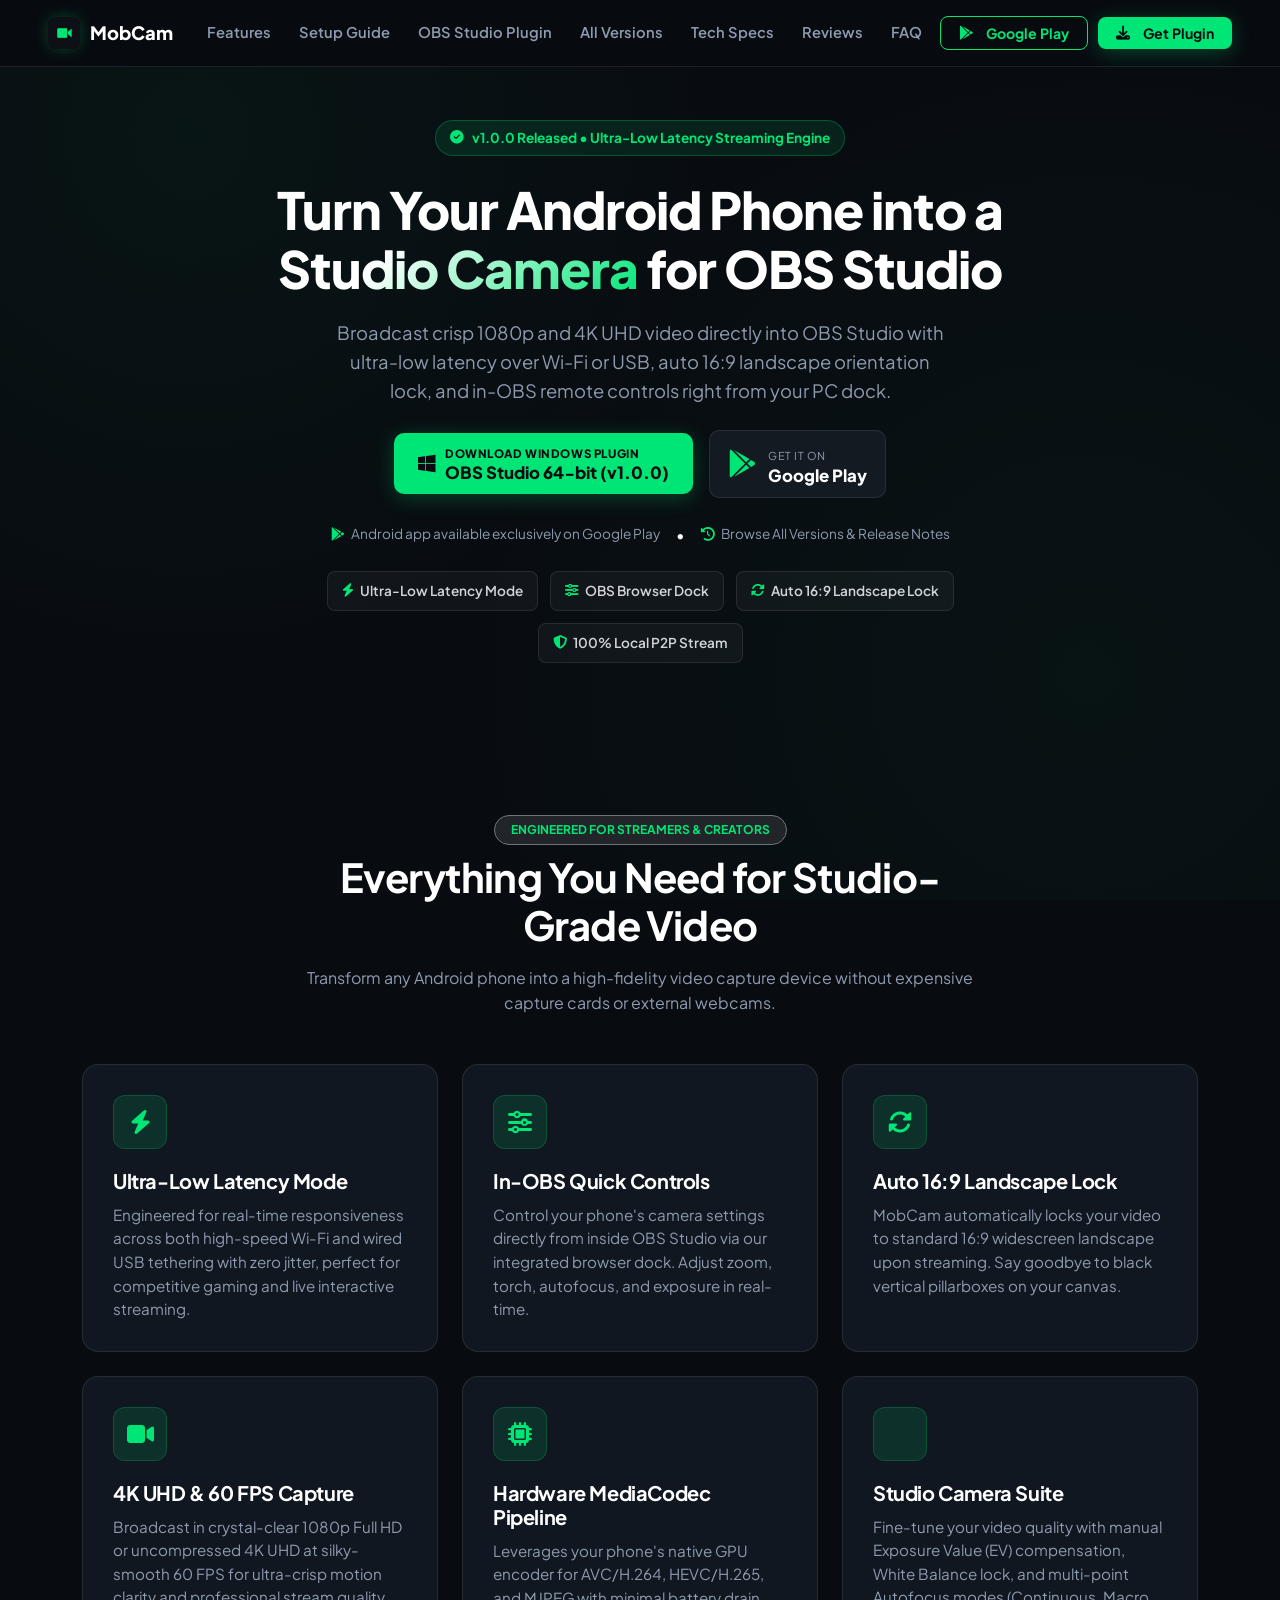
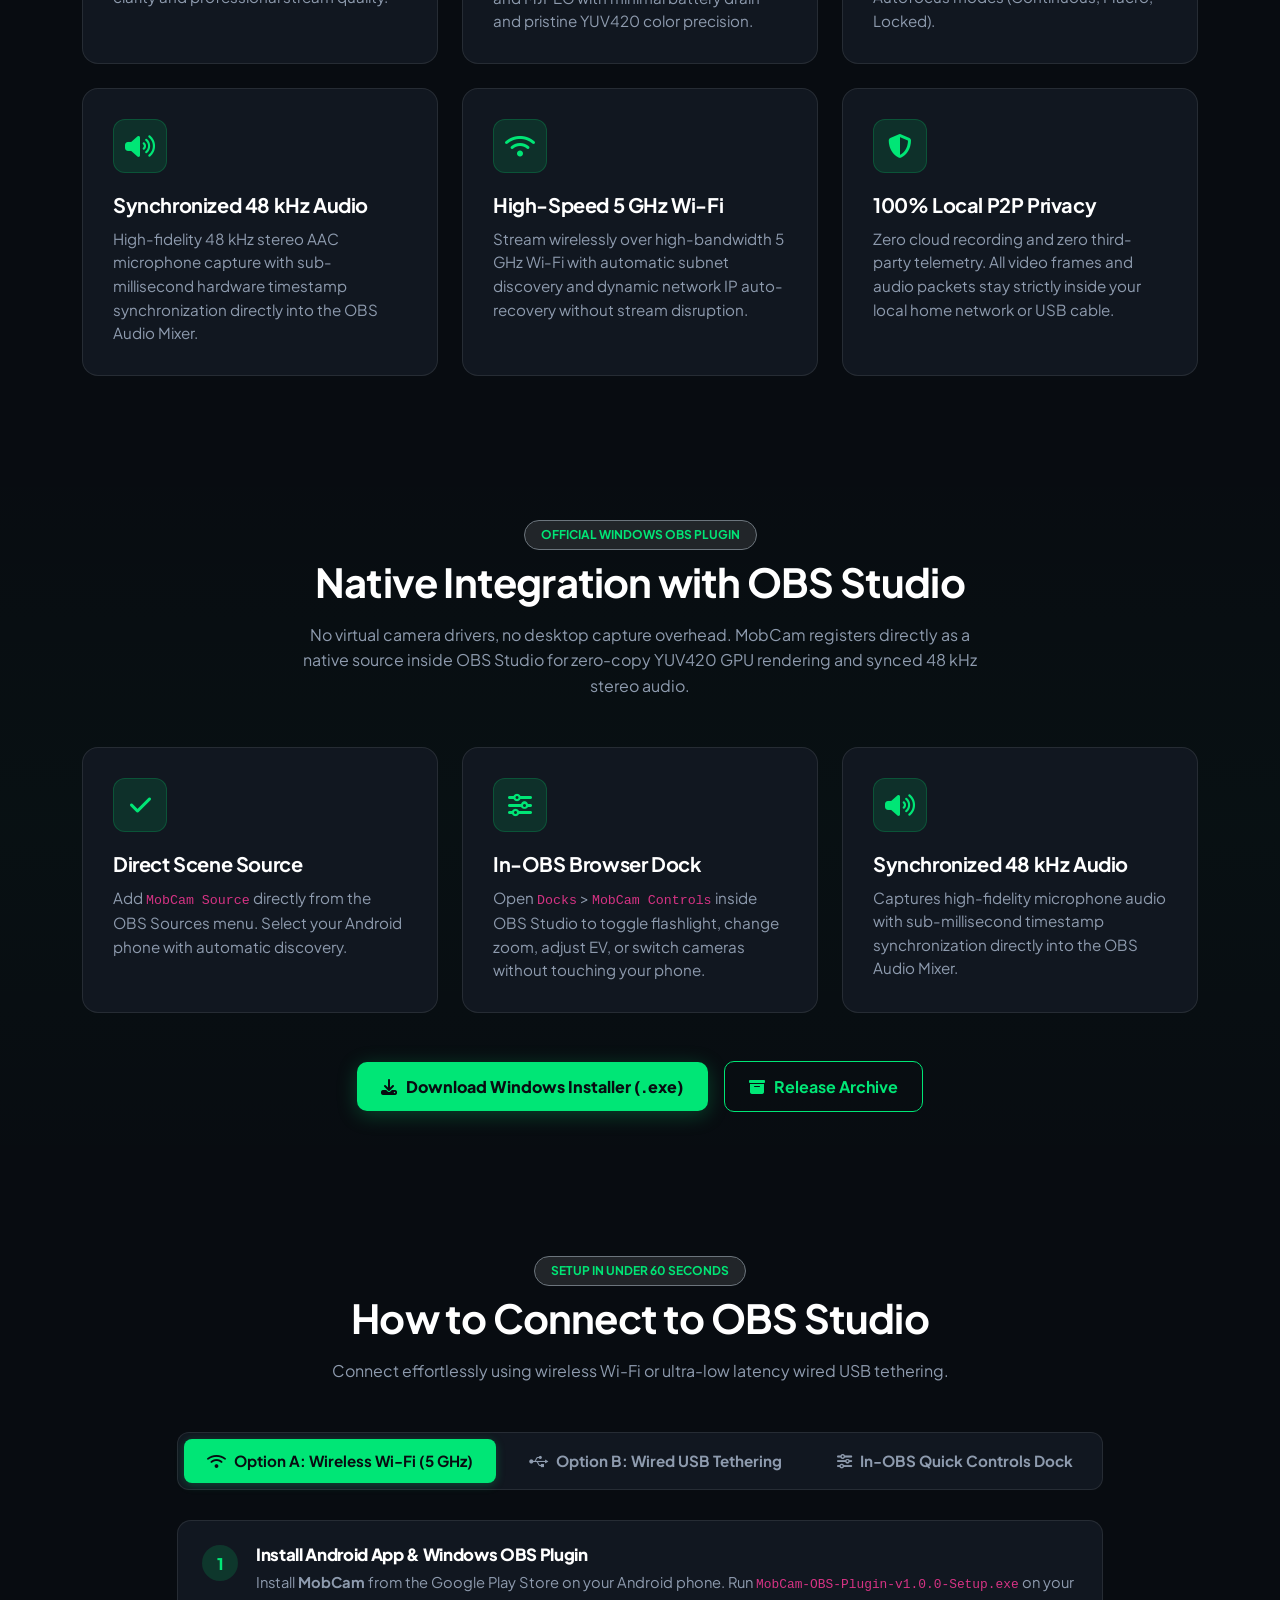
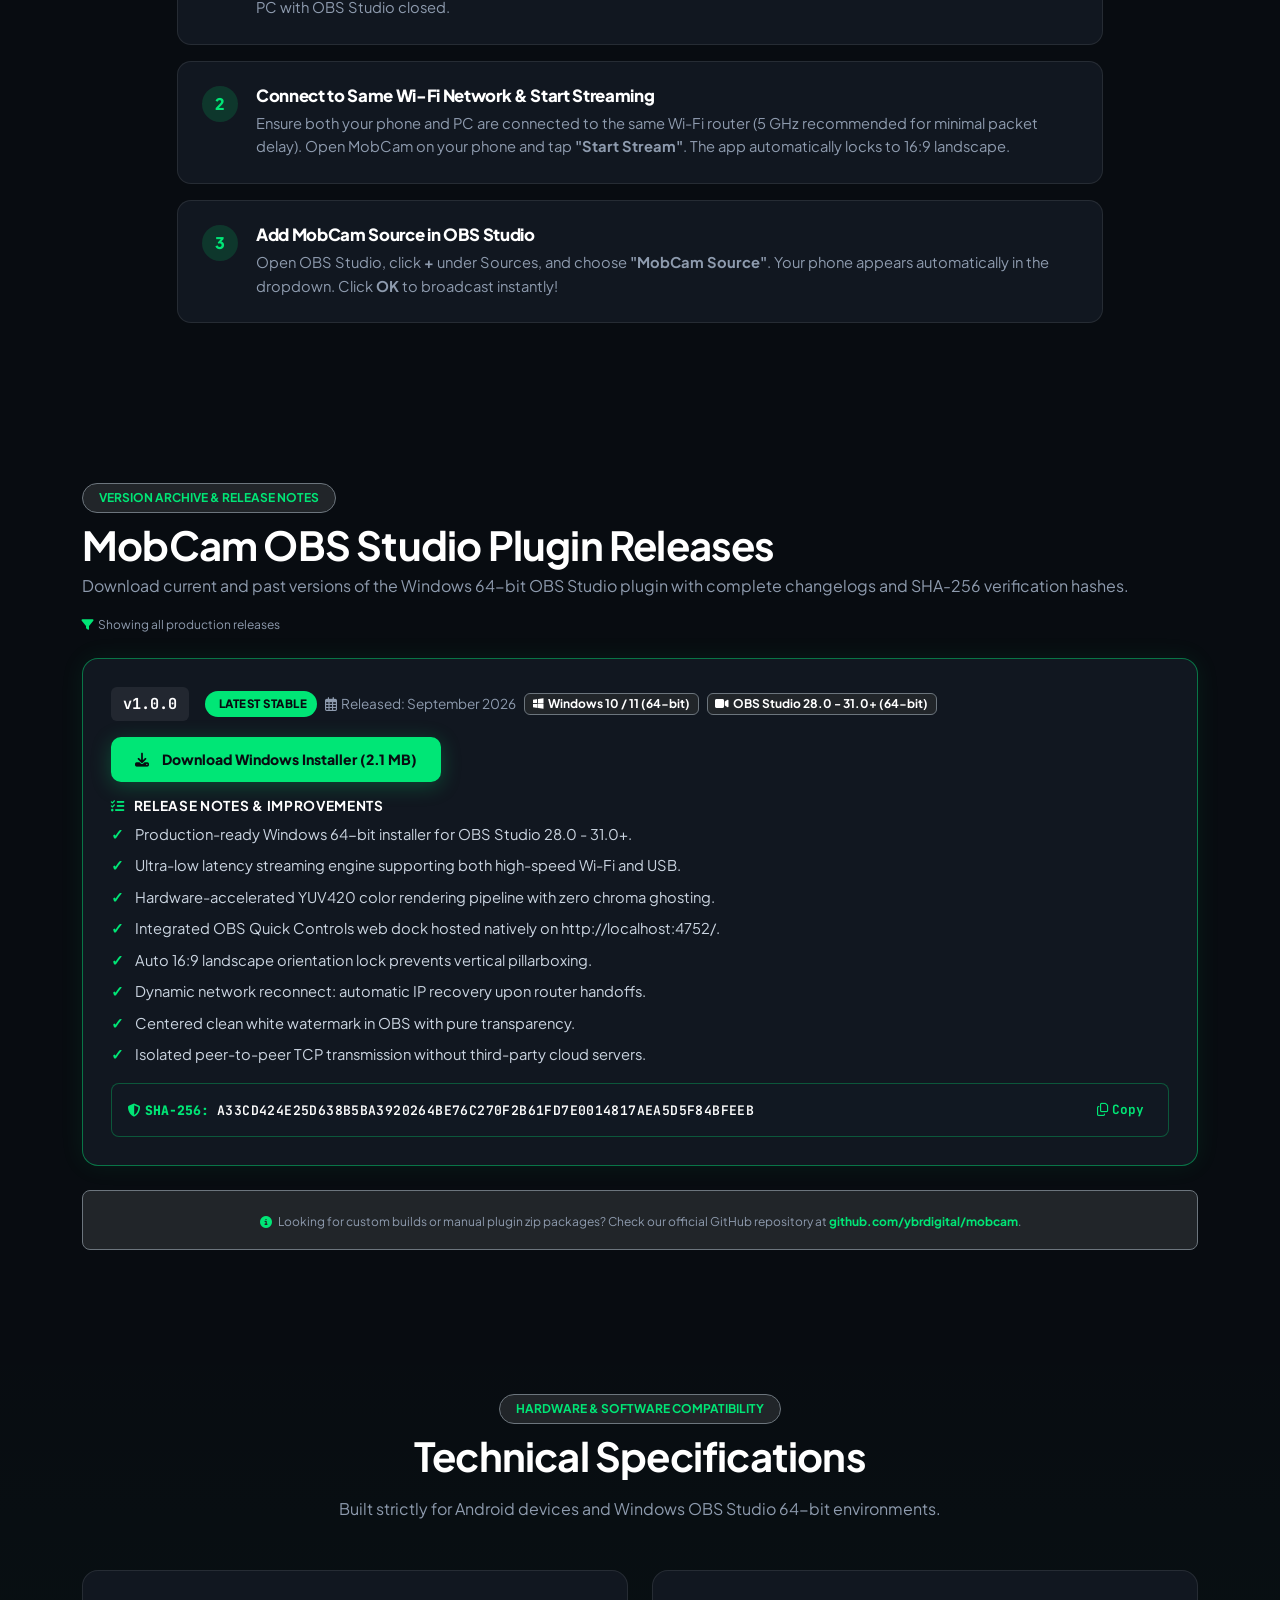
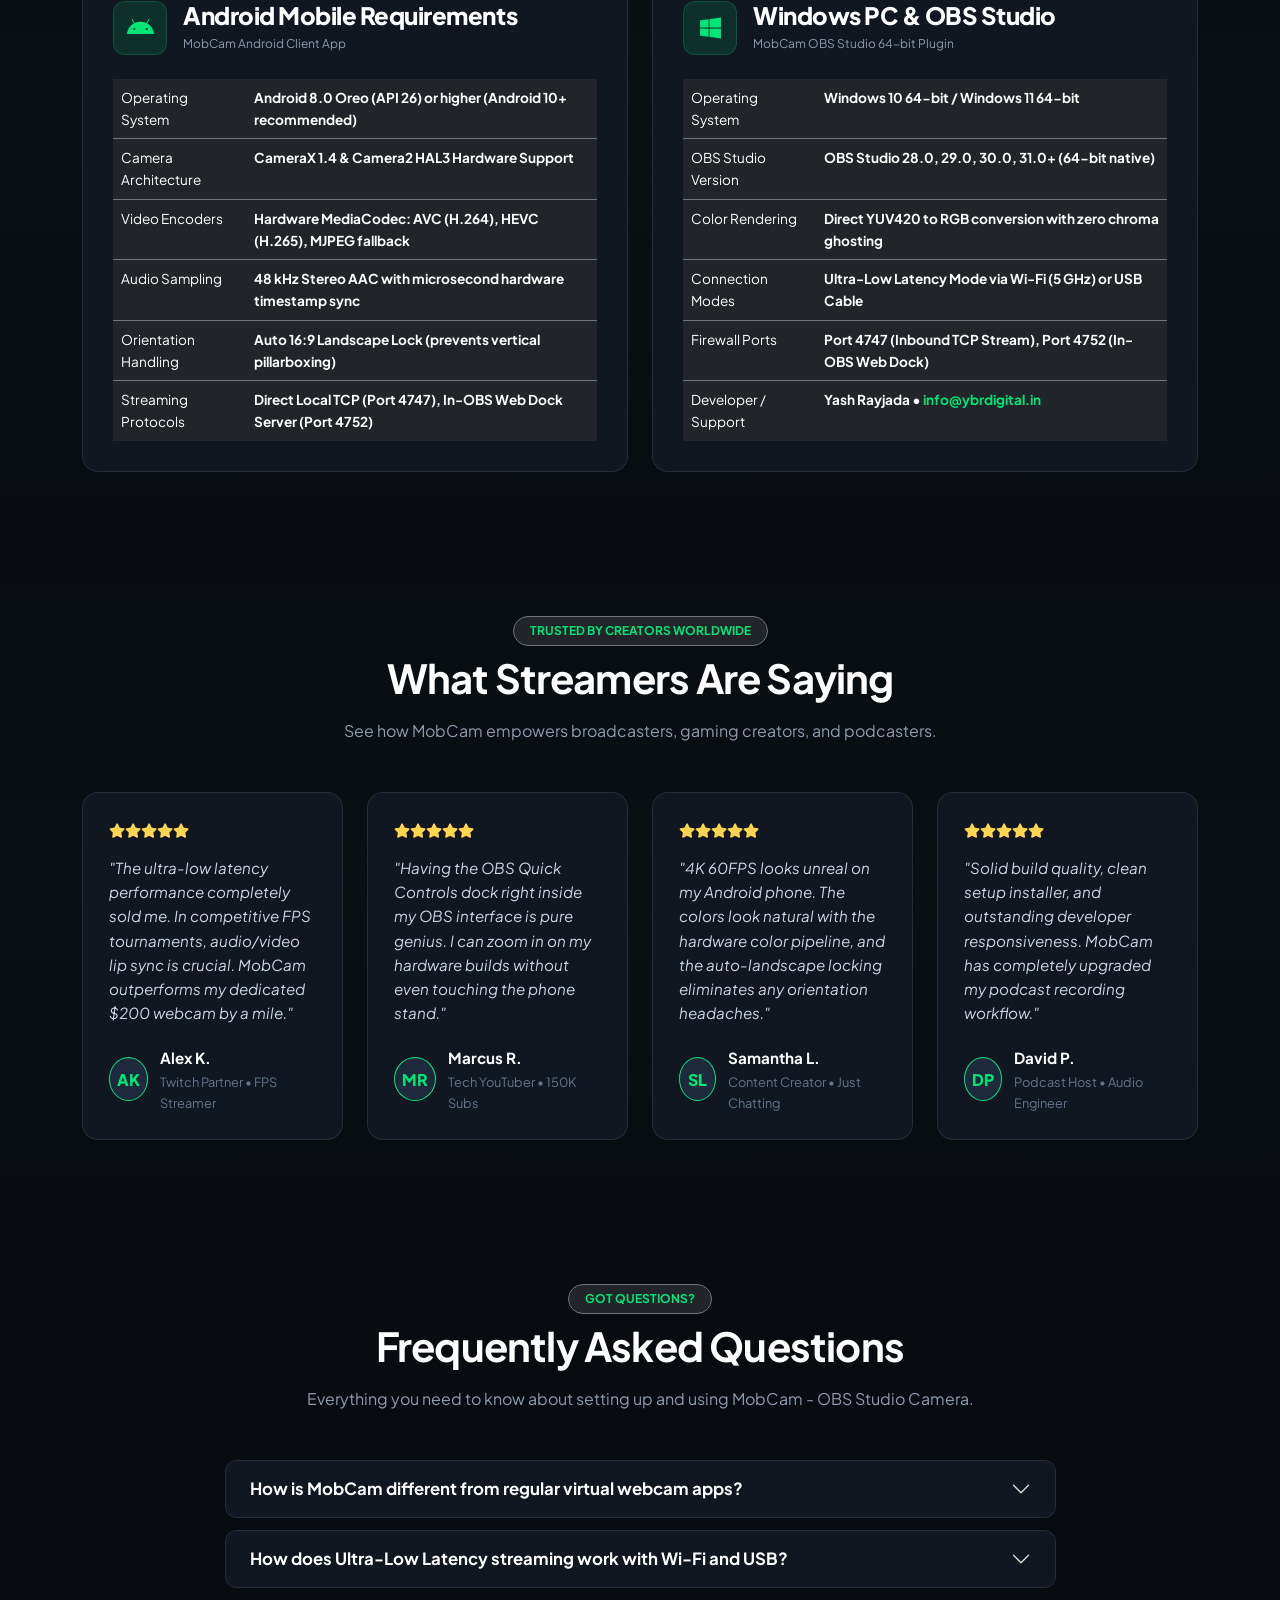
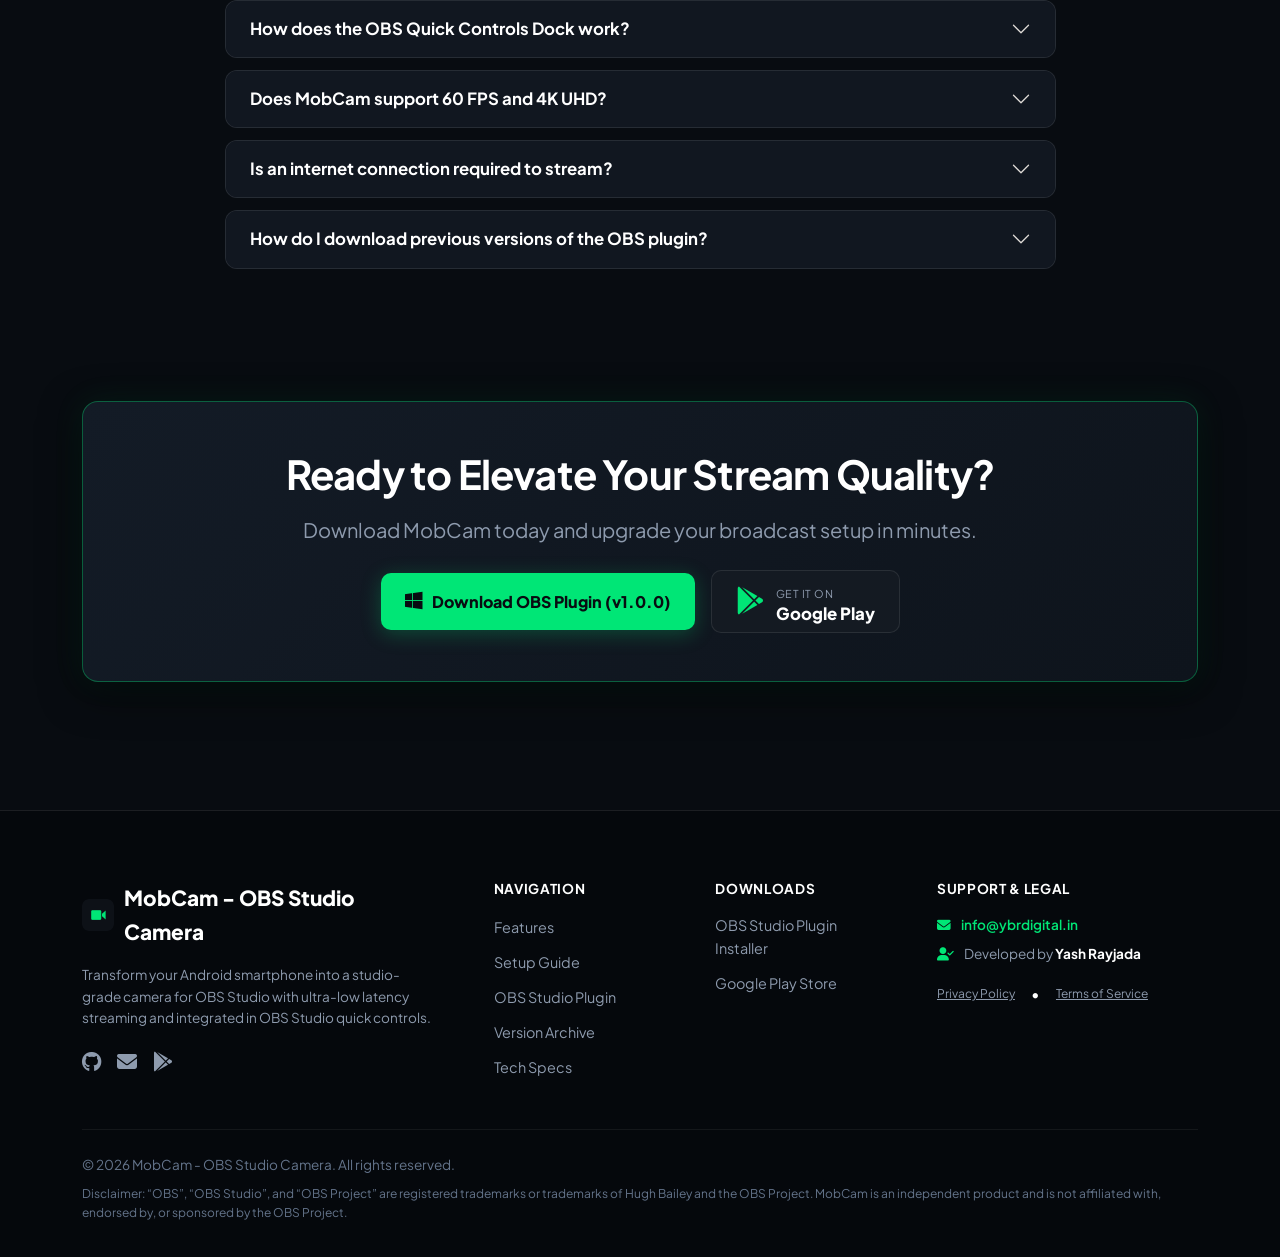
==== index.html @ 169c4b72 "Update footer: refine description, add OBS trademark disclaimer, and update downloads" ====
<!DOCTYPE html>
<html lang="en">
<head>
  <meta charset="UTF-8">
  <meta name="viewport" content="width=device-width, initial-scale=1.0">
  <title>MobCam - OBS Studio Camera | Turn Your Android Phone into a Studio Camera for OBS Studio</title>
  
  <!-- SEO & Social Meta -->
  <meta name="description" content="MobCam - OBS Studio Camera: Broadcast ultra-low latency 4K UHD and 60 FPS video directly from your Android phone into OBS Studio via USB cable or 5GHz Wi-Fi with in-OBS remote controls.">
  <meta name="keywords" content="MobCam, OBS Studio Camera, OBS Studio, Android webcam, DroidCam alternative, 4K camera for OBS, streaming camera, USB tethering camera, OBS plugin">
  <meta name="author" content="Yash Rayjada">
  <meta property="og:title" content="MobCam - OBS Studio Camera | Studio-Grade Android Camera for OBS Studio">
  <meta property="og:description" content="Turn your Android phone into a high-performance 4K 60FPS camera in OBS Studio with ultra-low latency and integrated in-OBS quick controls.">
  <meta property="og:type" content="website">
  <meta property="og:url" content="https://ybrdigital.github.io/mobcam/">
  <meta property="og:image" content="assets/img/logo.png">

  <!-- Favicon -->
  <link rel="icon" type="image/png" href="assets/img/logo.png">

  <!-- Google Fonts: Plus Jakarta Sans & JetBrains Mono -->
  <link rel="preconnect" href="https://fonts.googleapis.com">
  <link rel="preconnect" href="https://fonts.gstatic.com" crossorigin>
  <link href="https://fonts.googleapis.com/css2?family=JetBrains+Mono:wght@400;600;700;800&family=Plus+Jakarta+Sans:wght@400;500;600;700;800;900&display=swap" rel="stylesheet">

  <!-- Bootstrap 5.3.3 CSS -->
  <link href="https://cdn.jsdelivr.net/npm/bootstrap@5.3.3/dist/css/bootstrap.min.css" rel="stylesheet">
  
  <!-- FontAwesome 6 CDN -->
  <link rel="stylesheet" href="https://cdnjs.cloudflare.com/ajax/libs/font-awesome/6.5.1/css/all.min.css">

  <!-- Custom Styles -->
  <link rel="stylesheet" href="css/style.css">
</head>
<body>

  <!-- ====================================================================
       Sticky Navigation Bar
       ==================================================================== -->
  <nav class="navbar navbar-expand-lg navbar-custom fixed-top" id="mainNav">
    <div class="container-fluid px-lg-4 px-xl-5">
      <a class="navbar-brand" href="#home">
        <img src="assets/img/logo.png" alt="MobCam Logo" width="32" height="32">
        <span>MobCam</span>
      </a>
      <button class="navbar-toggler text-white border-0 shadow-none" type="button" data-bs-toggle="collapse" data-bs-target="#navMenu" aria-controls="navMenu" aria-expanded="false" aria-label="Toggle navigation">
        <i class="fas fa-bars fs-4 text-green"></i>
      </button>

      <div class="collapse navbar-collapse" id="navMenu">
        <ul class="navbar-nav mx-auto mb-2 mb-lg-0">
          <li class="nav-item"><a class="nav-link" href="#features">Features</a></li>
          <li class="nav-item"><a class="nav-link" href="#how-it-works">Setup Guide</a></li>
          <li class="nav-item"><a class="nav-link" href="#plugin">OBS Studio Plugin</a></li>
          <li class="nav-item"><a class="nav-link" href="#releases">All Versions</a></li>
          <li class="nav-item"><a class="nav-link" href="#specs">Tech Specs</a></li>
          <li class="nav-item"><a class="nav-link" href="#reviews">Reviews</a></li>
          <li class="nav-item"><a class="nav-link" href="#faq">FAQ</a></li>
        </ul>

        <div class="navbar-actions">
          <a href="https://play.google.com/store/apps/details?id=com.ybrdigital.mobcam" target="_blank" rel="noopener noreferrer" class="btn btn-outline-green btn-nav">
            <i class="fab fa-google-play me-1"></i> Google Play
          </a>
          <a href="#plugin" class="btn btn-primary-green btn-nav smooth-scroll">
            <i class="fas fa-download me-1"></i> Get Plugin
          </a>
        </div>
      </div>
    </div>
  </nav>

  <!-- ====================================================================
       Hero Section
       ==================================================================== -->
  <section class="hero-section" id="home">
    <div class="container">
      <div class="row justify-content-center text-center">
        <div class="col-lg-10 col-xl-9">
          <div class="hero-pill">
            <i class="fas fa-circle-check text-green"></i>
            <span>v1.0.0 Released &bull; Ultra-Low Latency Streaming Engine</span>
          </div>

          <h1 class="hero-title max-w-850 mx-auto">
            Turn Your Android Phone into a <span class="text-gradient">Studio Camera</span> for OBS Studio
          </h1>

          <p class="hero-desc mx-auto mb-4">
            Broadcast crisp 1080p and 4K UHD video directly into OBS Studio with ultra-low latency over Wi-Fi or USB, auto 16:9 landscape orientation lock, and in-OBS remote controls right from your PC dock.
          </p>

          <div class="d-flex flex-wrap justify-content-center align-items-center gap-3 mb-4">
            <!-- Windows Plugin Setup -->
            <a href="assets/downloads/v1.0.0/MobCam-OBS-Plugin-v1.0.0-Setup.exe" class="btn-primary-green download-btn" download data-version="1.0.0">
              <i class="fab fa-windows fs-5"></i>
              <div class="text-start">
                <span class="d-block text-uppercase" style="font-size: 0.72rem; letter-spacing: 0.05em; font-weight: 800;">Download Windows Plugin</span>
                <span class="d-block" style="font-size: 1.05rem; font-weight: 900; line-height: 1.1;">OBS Studio 64-bit (v1.0.0)</span>
              </div>
            </a>

            <!-- Google Play Store Button -->
            <a href="https://play.google.com/store/apps/details?id=com.ybrdigital.mobcam" target="_blank" rel="noopener noreferrer" class="btn-playstore">
              <i class="fab fa-google-play fs-3 text-green"></i>
              <div class="text-start">
                <span class="store-sub">GET IT ON</span>
                <span class="store-title d-block">Google Play</span>
              </div>
            </a>
          </div>

          <div class="d-flex flex-wrap justify-content-center align-items-center gap-3 mb-4">
            <span class="text-muted-custom fs-sm">
              <i class="fab fa-google-play text-green me-1"></i> Android app available exclusively on Google Play
            </span>
            <span class="text-dim">•</span>
            <a href="#releases" class="text-muted-custom fs-sm text-decoration-none hover-green smooth-scroll">
              <i class="fas fa-history text-green me-1"></i> Browse All Versions &amp; Release Notes
            </a>
          </div>

          <!-- Feature Badges Row -->
          <div class="hero-badges-row justify-content-center">
            <div class="hero-badge-item">
              <i class="fas fa-bolt text-green"></i> Ultra-Low Latency Mode
            </div>
            <div class="hero-badge-item">
              <i class="fas fa-sliders text-green"></i> OBS Browser Dock
            </div>
            <div class="hero-badge-item">
              <i class="fas fa-rotate text-green"></i> Auto 16:9 Landscape Lock
            </div>
            <div class="hero-badge-item">
              <i class="fas fa-shield-halved text-green"></i> 100% Local P2P Stream
            </div>
          </div>
        </div>
      </div>
    </div>
  </section>

  <!-- ====================================================================
       Key Features Grid
       ==================================================================== -->
  <section class="py-5" id="features">
    <div class="container py-4">
      <div class="text-center max-w-700 mx-auto mb-5">
        <span class="badge bg-dark border border-secondary text-green px-3 py-2 rounded-pill fs-xs text-uppercase fw-bold mb-2">
          Engineered for Streamers &amp; Creators
        </span>
        <h2 class="h1 fw-bold text-white mb-3">Everything You Need for Studio-Grade Video</h2>
        <p class="text-muted-custom">
          Transform any Android phone into a high-fidelity video capture device without expensive capture cards or external webcams.
        </p>
      </div>

      <div class="row g-4">
        <!-- Feature 1 -->
        <div class="col-md-6 col-lg-4">
          <div class="feature-card">
            <div class="feature-icon-box">
              <i class="fas fa-bolt"></i>
            </div>
            <h4 class="feature-title">Ultra-Low Latency Mode</h4>
            <p class="feature-desc">
              Engineered for real-time responsiveness across both high-speed Wi-Fi and wired USB tethering with zero jitter, perfect for competitive gaming and live interactive streaming.
            </p>
          </div>
        </div>

        <!-- Feature 2 -->
        <div class="col-md-6 col-lg-4">
          <div class="feature-card">
            <div class="feature-icon-box">
              <i class="fas fa-sliders"></i>
            </div>
            <h4 class="feature-title">In-OBS Quick Controls</h4>
            <p class="feature-desc">
              Control your phone's camera settings directly from inside OBS Studio via our integrated browser dock. Adjust zoom, torch, autofocus, and exposure in real-time.
            </p>
          </div>
        </div>

        <!-- Feature 3 -->
        <div class="col-md-6 col-lg-4">
          <div class="feature-card">
            <div class="feature-icon-box">
              <i class="fas fa-rotate"></i>
            </div>
            <h4 class="feature-title">Auto 16:9 Landscape Lock</h4>
            <p class="feature-desc">
              MobCam automatically locks your video to standard 16:9 widescreen landscape upon streaming. Say goodbye to black vertical pillarboxes on your canvas.
            </p>
          </div>
        </div>

        <!-- Feature 4 -->
        <div class="col-md-6 col-lg-4">
          <div class="feature-card">
            <div class="feature-icon-box">
              <i class="fas fa-video"></i>
            </div>
            <h4 class="feature-title">4K UHD &amp; 60 FPS Capture</h4>
            <p class="feature-desc">
              Broadcast in crystal-clear 1080p Full HD or uncompressed 4K UHD at silky-smooth 60 FPS for ultra-crisp motion clarity and professional stream quality.
            </p>
          </div>
        </div>

        <!-- Feature 5 -->
        <div class="col-md-6 col-lg-4">
          <div class="feature-card">
            <div class="feature-icon-box">
              <i class="fas fa-microchip"></i>
            </div>
            <h4 class="feature-title">Hardware MediaCodec Pipeline</h4>
            <p class="feature-desc">
              Leverages your phone's native GPU encoder for AVC/H.264, HEVC/H.265, and MJPEG with minimal battery drain and pristine YUV420 color precision.
            </p>
          </div>
        </div>

        <!-- Feature 6 -->
        <div class="col-md-6 col-lg-4">
          <div class="feature-card">
            <div class="feature-icon-box">
              <i class="fas fa-sliders-simple"></i>
            </div>
            <h4 class="feature-title">Studio Camera Suite</h4>
            <p class="feature-desc">
              Fine-tune your video quality with manual Exposure Value (EV) compensation, White Balance lock, and multi-point Autofocus modes (Continuous, Macro, Locked).
            </p>
          </div>
        </div>

        <!-- Feature 7 -->
        <div class="col-md-6 col-lg-4">
          <div class="feature-card">
            <div class="feature-icon-box">
              <i class="fas fa-volume-high"></i>
            </div>
            <h4 class="feature-title">Synchronized 48 kHz Audio</h4>
            <p class="feature-desc">
              High-fidelity 48 kHz stereo AAC microphone capture with sub-millisecond hardware timestamp synchronization directly into the OBS Audio Mixer.
            </p>
          </div>
        </div>

        <!-- Feature 8 -->
        <div class="col-md-6 col-lg-4">
          <div class="feature-card">
            <div class="feature-icon-box">
              <i class="fas fa-wifi"></i>
            </div>
            <h4 class="feature-title">High-Speed 5 GHz Wi-Fi</h4>
            <p class="feature-desc">
              Stream wirelessly over high-bandwidth 5 GHz Wi-Fi with automatic subnet discovery and dynamic network IP auto-recovery without stream disruption.
            </p>
          </div>
        </div>

        <!-- Feature 9 -->
        <div class="col-md-6 col-lg-4">
          <div class="feature-card">
            <div class="feature-icon-box">
              <i class="fas fa-shield-halved"></i>
            </div>
            <h4 class="feature-title">100% Local P2P Privacy</h4>
            <p class="feature-desc">
              Zero cloud recording and zero third-party telemetry. All video frames and audio packets stay strictly inside your local home network or USB cable.
            </p>
          </div>
        </div>
      </div>
    </div>
  </section>

  <!-- ====================================================================
       OBS Plugin Highlights
       ==================================================================== -->
  <section class="py-5" id="plugin" style="background: linear-gradient(180deg, transparent 0%, rgba(0, 230, 118, 0.02) 50%, transparent 100%);">
    <div class="container py-4">
      <div class="text-center max-w-700 mx-auto mb-5">
        <span class="badge bg-dark border border-secondary text-green px-3 py-2 rounded-pill fs-xs text-uppercase fw-bold mb-2">
          Official Windows OBS Plugin
        </span>
        <h2 class="h1 fw-bold text-white mb-3">Native Integration with OBS Studio</h2>
        <p class="text-muted-custom">
          No virtual camera drivers, no desktop capture overhead. MobCam registers directly as a native source inside OBS Studio for zero-copy YUV420 GPU rendering and synced 48 kHz stereo audio.
        </p>
      </div>

      <div class="row g-4 justify-content-center mb-5">
        <div class="col-md-6 col-lg-4">
          <div class="feature-card">
            <div class="feature-icon-box">
              <i class="fas fa-check"></i>
            </div>
            <h4 class="feature-title">Direct Scene Source</h4>
            <p class="feature-desc">
              Add <code>MobCam Source</code> directly from the OBS Sources menu. Select your Android phone with automatic discovery.
            </p>
          </div>
        </div>

        <div class="col-md-6 col-lg-4">
          <div class="feature-card">
            <div class="feature-icon-box">
              <i class="fas fa-sliders"></i>
            </div>
            <h4 class="feature-title">In-OBS Browser Dock</h4>
            <p class="feature-desc">
              Open <code>Docks</code> &gt; <code>MobCam Controls</code> inside OBS Studio to toggle flashlight, change zoom, adjust EV, or switch cameras without touching your phone.
            </p>
          </div>
        </div>

        <div class="col-md-6 col-lg-4">
          <div class="feature-card">
            <div class="feature-icon-box">
              <i class="fas fa-volume-high"></i>
            </div>
            <h4 class="feature-title">Synchronized 48 kHz Audio</h4>
            <p class="feature-desc">
              Captures high-fidelity microphone audio with sub-millisecond timestamp synchronization directly into the OBS Audio Mixer.
            </p>
          </div>
        </div>
      </div>

      <div class="d-flex flex-wrap justify-content-center align-items-center gap-3">
        <a href="assets/downloads/v1.0.0/MobCam-OBS-Plugin-v1.0.0-Setup.exe" class="btn-primary-green download-btn" download data-version="1.0.0">
          <i class="fas fa-download"></i> Download Windows Installer (.exe)
        </a>
        <a href="#releases" class="btn-outline-green smooth-scroll">
          <i class="fas fa-archive"></i> Release Archive
        </a>
      </div>
    </div>
  </section>

  <!-- ====================================================================
       Step-by-Step Connection Guide (Interactive Tabs)
       ==================================================================== -->
  <section class="py-5" id="how-it-works">
    <div class="container py-4">
      <div class="text-center max-w-700 mx-auto mb-5">
        <span class="badge bg-dark border border-secondary text-green px-3 py-2 rounded-pill fs-xs text-uppercase fw-bold mb-2">
          Setup in Under 60 Seconds
        </span>
        <h2 class="h1 fw-bold text-white mb-3">How to Connect to OBS Studio</h2>
        <p class="text-muted-custom">
          Connect effortlessly using wireless Wi-Fi or ultra-low latency wired USB tethering.
        </p>
      </div>

      <div class="row justify-content-center">
        <div class="col-lg-10">
          <ul class="nav setup-nav-pills" id="setupTabs" role="tablist">
            <li class="nav-item flex-fill" role="presentation">
              <button class="nav-link active w-100" id="wifi-tab" data-bs-toggle="pill" data-bs-target="#wifi-pane" type="button" role="tab" aria-selected="true">
                <i class="fas fa-wifi me-2"></i>Option A: Wireless Wi-Fi (5 GHz)
              </button>
            </li>
            <li class="nav-item flex-fill" role="presentation">
              <button class="nav-link w-100" id="usb-tab" data-bs-toggle="pill" data-bs-target="#usb-pane" type="button" role="tab" aria-selected="false">
                <i class="fab fa-usb me-2"></i>Option B: Wired USB Tethering
              </button>
            </li>
            <li class="nav-item flex-fill" role="presentation">
              <button class="nav-link w-100" id="dock-tab" data-bs-toggle="pill" data-bs-target="#dock-pane" type="button" role="tab" aria-selected="false">
                <i class="fas fa-sliders me-2"></i>In-OBS Quick Controls Dock
              </button>
            </li>
          </ul>

          <div class="tab-content" id="setupTabsContent">
            <!-- Tab 1: Wi-Fi -->
            <div class="tab-pane fade show active" id="wifi-pane" role="tabpanel" aria-labelledby="wifi-tab">
              <div class="setup-step-box">
                <div class="step-num">1</div>
                <div class="step-content">
                  <h5>Install Android App &amp; Windows OBS Plugin</h5>
                  <p>Install <strong>MobCam</strong> from the Google Play Store on your Android phone. Run <code>MobCam-OBS-Plugin-v1.0.0-Setup.exe</code> on your PC with OBS Studio closed.</p>
                </div>
              </div>
              <div class="setup-step-box">
                <div class="step-num">2</div>
                <div class="step-content">
                  <h5>Connect to Same Wi-Fi Network &amp; Start Streaming</h5>
                  <p>Ensure both your phone and PC are connected to the same Wi-Fi router (5 GHz recommended for minimal packet delay). Open MobCam on your phone and tap <strong>"Start Stream"</strong>. The app automatically locks to 16:9 landscape.</p>
                </div>
              </div>
              <div class="setup-step-box">
                <div class="step-num">3</div>
                <div class="step-content">
                  <h5>Add MobCam Source in OBS Studio</h5>
                  <p>Open OBS Studio, click <strong>+</strong> under Sources, and choose <strong>"MobCam Source"</strong>. Your phone appears automatically in the dropdown. Click <strong>OK</strong> to broadcast instantly!</p>
                </div>
              </div>
            </div>

            <!-- Tab 2: USB Cable -->
            <div class="tab-pane fade" id="usb-pane" role="tabpanel" aria-labelledby="usb-tab">
              <div class="setup-step-box">
                <div class="step-num">1</div>
                <div class="step-content">
                  <h5>Connect Phone to PC via USB Cable</h5>
                  <p>Use a reliable USB 2.0 / USB 3.0 Type-C sync cable. Connect your Android phone directly to a high-speed USB port on your PC or streaming rig.</p>
                </div>
              </div>
              <div class="setup-step-box">
                <div class="step-num">2</div>
                <div class="step-content">
                  <h5>Enable "USB Tethering" in Android Settings</h5>
                  <p>Open Android <strong>Settings &gt; Network &amp; Internet &gt; Hotspot &amp; Tethering</strong>, and toggle <strong>"USB Tethering"</strong> ON. MobCam automatically detects the wired link.</p>
                </div>
              </div>
              <div class="setup-step-box">
                <div class="step-num">3</div>
                <div class="step-content">
                  <h5>Experience Ultra-Low Latency Studio Feed</h5>
                  <p>Launch OBS Studio and add the <strong>MobCam Source</strong>. Enjoy zero latency, immunity to Wi-Fi drops, and continuous phone battery charging while you stream.</p>
                </div>
              </div>
            </div>

            <!-- Tab 3: OBS Dock -->
            <div class="tab-pane fade" id="dock-pane" role="tabpanel" aria-labelledby="dock-tab">
              <div class="setup-step-box">
                <div class="step-num">1</div>
                <div class="step-content">
                  <h5>Open the In-OBS Browser Dock</h5>
                  <p>In OBS Studio, navigate to the top menu: <strong>Docks &gt; MobCam Controls</strong>. The dock will dock seamlessly next to your Audio Mixer or Scenes palette.</p>
                </div>
              </div>
              <div class="setup-step-box">
                <div class="step-num">2</div>
                <div class="step-content">
                  <h5>Or Access via Local Web Browser</h5>
                  <p>You can also open <code>http://localhost:4752/</code> in any browser (Chrome, Edge, Firefox) on your streaming PC or a secondary monitor or Stream Deck browser widget.</p>
                </div>
              </div>
              <div class="setup-step-box">
                <div class="step-num">3</div>
                <div class="step-content">
                  <h5>Take Total Control During Live Streams</h5>
                  <p>Toggle your flashlight torch, click zoom buttons (1.0x, 1.5x, 2.0x), adjust exposure, or lock autofocus without touching your phone or causing camera shake.</p>
                </div>
              </div>
            </div>
          </div>
        </div>
      </div>
    </div>
  </section>

  <!-- ====================================================================
       Multi-Version OBS Plugin Release Archive & Changelog
       ==================================================================== -->
  <section class="py-5" id="releases">
    <div class="container py-4">
      <div class="d-flex flex-wrap align-items-end justify-content-between mb-4 gap-3">
        <div>
          <span class="badge bg-dark border border-secondary text-green px-3 py-2 rounded-pill fs-xs text-uppercase fw-bold mb-2">
            Version Archive &amp; Release Notes
          </span>
          <h2 class="h1 fw-bold text-white mb-1">MobCam OBS Studio Plugin Releases</h2>
          <p class="text-muted-custom mb-0">
            Download current and past versions of the Windows 64-bit OBS Studio plugin with complete changelogs and SHA-256 verification hashes.
          </p>
        </div>

        <div class="d-flex align-items-center gap-2">
          <span class="text-muted-custom fs-xs"><i class="fas fa-filter text-green me-1"></i>Showing all production releases</span>
        </div>
      </div>

      <!-- Dynamic Releases List Container (populated by main.js) -->
      <div id="releasesArchiveList">
        <!-- Rendered dynamically via js/main.js -->
      </div>

      <div class="p-3 rounded-3 bg-dark border border-secondary text-center mt-4">
        <span class="text-muted-custom fs-xs">
          <i class="fas fa-info-circle text-green me-1"></i>
          Looking for custom builds or manual plugin zip packages? Check our official GitHub repository at 
          <a href="https://github.com/ybrdigital/mobcam" target="_blank" rel="noopener noreferrer" class="text-green fw-bold text-decoration-none">github.com/ybrdigital/mobcam</a>.
        </span>
      </div>
    </div>
  </section>

  <!-- ====================================================================
       Technical Specifications & System Requirements
       ==================================================================== -->
  <section class="py-5" id="specs" style="background: linear-gradient(180deg, transparent 0%, rgba(0, 230, 118, 0.02) 50%, transparent 100%);">
    <div class="container py-4">
      <div class="text-center max-w-700 mx-auto mb-5">
        <span class="badge bg-dark border border-secondary text-green px-3 py-2 rounded-pill fs-xs text-uppercase fw-bold mb-2">
          Hardware &amp; Software Compatibility
        </span>
        <h2 class="h1 fw-bold text-white mb-3">Technical Specifications</h2>
        <p class="text-muted-custom">
          Built strictly for Android devices and Windows OBS Studio 64-bit environments.
        </p>
      </div>

      <div class="row g-4">
        <!-- Mobile Specs -->
        <div class="col-lg-6">
          <div class="feature-card">
            <div class="d-flex align-items-center gap-3 mb-4">
              <div class="feature-icon-box mb-0">
                <i class="fab fa-android"></i>
              </div>
              <div>
                <h4 class="text-white mb-0">Android Mobile Requirements</h4>
                <span class="text-muted-custom fs-xs">MobCam Android Client App</span>
              </div>
            </div>

            <table class="table table-dark table-borderless fs-sm mb-0">
              <tbody>
                <tr class="border-bottom border-secondary">
                  <td class="text-muted-custom py-2">Operating System</td>
                  <td class="text-white fw-bold py-2">Android 8.0 Oreo (API 26) or higher (Android 10+ recommended)</td>
                </tr>
                <tr class="border-bottom border-secondary">
                  <td class="text-muted-custom py-2">Camera Architecture</td>
                  <td class="text-white fw-bold py-2">CameraX 1.4 &amp; Camera2 HAL3 Hardware Support</td>
                </tr>
                <tr class="border-bottom border-secondary">
                  <td class="text-muted-custom py-2">Video Encoders</td>
                  <td class="text-white fw-bold py-2">Hardware MediaCodec: AVC (H.264), HEVC (H.265), MJPEG fallback</td>
                </tr>
                <tr class="border-bottom border-secondary">
                  <td class="text-muted-custom py-2">Audio Sampling</td>
                  <td class="text-white fw-bold py-2">48 kHz Stereo AAC with microsecond hardware timestamp sync</td>
                </tr>
                <tr class="border-bottom border-secondary">
                  <td class="text-muted-custom py-2">Orientation Handling</td>
                  <td class="text-white fw-bold py-2">Auto 16:9 Landscape Lock (prevents vertical pillarboxing)</td>
                </tr>
                <tr>
                  <td class="text-muted-custom py-2">Streaming Protocols</td>
                  <td class="text-white fw-bold py-2">Direct Local TCP (Port 4747), In-OBS Web Dock Server (Port 4752)</td>
                </tr>
              </tbody>
            </table>
          </div>
        </div>

        <!-- PC / OBS Specs -->
        <div class="col-lg-6">
          <div class="feature-card">
            <div class="d-flex align-items-center gap-3 mb-4">
              <div class="feature-icon-box mb-0">
                <i class="fab fa-windows"></i>
              </div>
              <div>
                <h4 class="text-white mb-0">Windows PC &amp; OBS Studio</h4>
                <span class="text-muted-custom fs-xs">MobCam OBS Studio 64-bit Plugin</span>
              </div>
            </div>

            <table class="table table-dark table-borderless fs-sm mb-0">
              <tbody>
                <tr class="border-bottom border-secondary">
                  <td class="text-muted-custom py-2">Operating System</td>
                  <td class="text-white fw-bold py-2">Windows 10 64-bit / Windows 11 64-bit</td>
                </tr>
                <tr class="border-bottom border-secondary">
                  <td class="text-muted-custom py-2">OBS Studio Version</td>
                  <td class="text-white fw-bold py-2">OBS Studio 28.0, 29.0, 30.0, 31.0+ (64-bit native)</td>
                </tr>
                <tr class="border-bottom border-secondary">
                  <td class="text-muted-custom py-2">Color Rendering</td>
                  <td class="text-white fw-bold py-2">Direct YUV420 to RGB conversion with zero chroma ghosting</td>
                </tr>
                <tr class="border-bottom border-secondary">
                  <td class="text-muted-custom py-2">Connection Modes</td>
                  <td class="text-white fw-bold py-2">Ultra-Low Latency Mode via Wi-Fi (5 GHz) or USB Cable</td>
                </tr>
                <tr class="border-bottom border-secondary">
                  <td class="text-muted-custom py-2">Firewall Ports</td>
                  <td class="text-white fw-bold py-2">Port 4747 (Inbound TCP Stream), Port 4752 (In-OBS Web Dock)</td>
                </tr>
                <tr>
                  <td class="text-muted-custom py-2">Developer / Support</td>
                  <td class="text-white fw-bold py-2">Yash Rayjada &bull; <a href="mailto:info@ybrdigital.in" class="text-green text-decoration-none">info@ybrdigital.in</a></td>
                </tr>
              </tbody>
            </table>
          </div>
        </div>
      </div>
    </div>
  </section>


  <!-- ====================================================================
       Community Reviews & Creator Testimonials
       ==================================================================== -->
  <section class="py-5" id="reviews" style="background: linear-gradient(180deg, transparent 0%, rgba(0, 230, 118, 0.02) 50%, transparent 100%);">
    <div class="container py-4">
      <div class="text-center max-w-700 mx-auto mb-5">
        <span class="badge bg-dark border border-secondary text-green px-3 py-2 rounded-pill fs-xs text-uppercase fw-bold mb-2">
          Trusted by Creators Worldwide
        </span>
        <h2 class="h1 fw-bold text-white mb-3">What Streamers Are Saying</h2>
        <p class="text-muted-custom">
          See how MobCam empowers broadcasters, gaming creators, and podcasters.
        </p>
      </div>

      <div class="row g-4">
        <!-- Review 1 -->
        <div class="col-md-6 col-lg-3">
          <div class="review-card">
            <div>
              <div class="review-stars">
                <i class="fas fa-star"></i><i class="fas fa-star"></i><i class="fas fa-star"></i><i class="fas fa-star"></i><i class="fas fa-star"></i>
              </div>
              <p class="review-text">
                "The ultra-low latency performance completely sold me. In competitive FPS tournaments, audio/video lip sync is crucial. MobCam outperforms my dedicated $200 webcam by a mile."
              </p>
            </div>
            <div class="review-author">
              <div class="author-avatar">AK</div>
              <div>
                <div class="author-name">Alex K.</div>
                <div class="author-role">Twitch Partner &bull; FPS Streamer</div>
              </div>
            </div>
          </div>
        </div>

        <!-- Review 2 -->
        <div class="col-md-6 col-lg-3">
          <div class="review-card">
            <div>
              <div class="review-stars">
                <i class="fas fa-star"></i><i class="fas fa-star"></i><i class="fas fa-star"></i><i class="fas fa-star"></i><i class="fas fa-star"></i>
              </div>
              <p class="review-text">
                "Having the OBS Quick Controls dock right inside my OBS interface is pure genius. I can zoom in on my hardware builds without even touching the phone stand."
              </p>
            </div>
            <div class="review-author">
              <div class="author-avatar">MR</div>
              <div>
                <div class="author-name">Marcus R.</div>
                <div class="author-role">Tech YouTuber &bull; 150K Subs</div>
              </div>
            </div>
          </div>
        </div>

        <!-- Review 3 -->
        <div class="col-md-6 col-lg-3">
          <div class="review-card">
            <div>
              <div class="review-stars">
                <i class="fas fa-star"></i><i class="fas fa-star"></i><i class="fas fa-star"></i><i class="fas fa-star"></i><i class="fas fa-star"></i>
              </div>
              <p class="review-text">
                "4K 60FPS looks unreal on my Android phone. The colors look natural with the hardware color pipeline, and the auto-landscape locking eliminates any orientation headaches."
              </p>
            </div>
            <div class="review-author">
              <div class="author-avatar">SL</div>
              <div>
                <div class="author-name">Samantha L.</div>
                <div class="author-role">Content Creator &bull; Just Chatting</div>
              </div>
            </div>
          </div>
        </div>

        <!-- Review 4 -->
        <div class="col-md-6 col-lg-3">
          <div class="review-card">
            <div>
              <div class="review-stars">
                <i class="fas fa-star"></i><i class="fas fa-star"></i><i class="fas fa-star"></i><i class="fas fa-star"></i><i class="fas fa-star"></i>
              </div>
              <p class="review-text">
                "Solid build quality, clean setup installer, and outstanding developer responsiveness. MobCam has completely upgraded my podcast recording workflow."
              </p>
            </div>
            <div class="review-author">
              <div class="author-avatar">DP</div>
              <div>
                <div class="author-name">David P.</div>
                <div class="author-role">Podcast Host &bull; Audio Engineer</div>
              </div>
            </div>
          </div>
        </div>
      </div>
    </div>
  </section>

  <!-- ====================================================================
       Frequently Asked Questions (FAQ) Accordion
       ==================================================================== -->
  <section class="py-5" id="faq">
    <div class="container py-4">
      <div class="text-center max-w-700 mx-auto mb-5">
        <span class="badge bg-dark border border-secondary text-green px-3 py-2 rounded-pill fs-xs text-uppercase fw-bold mb-2">
          Got Questions?
        </span>
        <h2 class="h1 fw-bold text-white mb-3">Frequently Asked Questions</h2>
        <p class="text-muted-custom">
          Everything you need to know about setting up and using MobCam - OBS Studio Camera.
        </p>
      </div>

      <div class="row justify-content-center">
        <div class="col-lg-9">
          <div class="accordion accordion-custom" id="faqAccordion">
            <!-- Question 1 -->
            <div class="accordion-item">
              <h2 class="accordion-header" id="headingOne">
                <button class="accordion-button collapsed" type="button" data-bs-toggle="collapse" data-bs-target="#faqOne" aria-expanded="false" aria-controls="faqOne">
                  How is MobCam different from regular virtual webcam apps?
                </button>
              </h2>
              <div id="faqOne" class="accordion-collapse collapse" aria-labelledby="headingOne" data-bs-parent="#faqAccordion">
                <div class="accordion-body">
                  Unlike traditional tools that emulate a virtual web camera driver, MobCam provides a <strong>direct OBS Studio source plugin</strong>. This eliminates double-encoding and virtual driver latency, providing direct GPU-accelerated YUV420 color rendering and native in-OBS remote controls via our browser dock.
                </div>
              </div>
            </div>

            <!-- Question 2 -->
            <div class="accordion-item">
              <h2 class="accordion-header" id="headingTwo">
                <button class="accordion-button collapsed" type="button" data-bs-toggle="collapse" data-bs-target="#faqTwo" aria-expanded="false" aria-controls="faqTwo">
                  How does Ultra-Low Latency streaming work with Wi-Fi and USB?
                </button>
              </h2>
              <div id="faqTwo" class="accordion-collapse collapse" aria-labelledby="headingTwo" data-bs-parent="#faqAccordion">
                <div class="accordion-body">
                  MobCam is built from the ground up with a custom real-time streaming engine. Ultra-Low Latency Mode is active across both <strong>5 GHz Wi-Fi</strong> and <strong>wired USB tethering</strong>. For the absolute cleanest wired connection and simultaneous phone charging, plug in via USB tethering; for wire-free convenience, connect over high-speed Wi-Fi with instant lip-sync.
                </div>
              </div>
            </div>

            <!-- Question 3 -->
            <div class="accordion-item">
              <h2 class="accordion-header" id="headingThree">
                <button class="accordion-button collapsed" type="button" data-bs-toggle="collapse" data-bs-target="#faqThree" aria-expanded="false" aria-controls="faqThree">
                  How does the OBS Quick Controls Dock work?
                </button>
              </h2>
              <div id="faqThree" class="accordion-collapse collapse" aria-labelledby="headingThree" data-bs-parent="#faqAccordion">
                <div class="accordion-body">
                  When you install the plugin, a local control server runs on your PC at <code>http://localhost:4752/</code>. In OBS Studio, open <strong>Docks &gt; MobCam Controls</strong>. You can remotely toggle the phone flashlight/torch, switch zoom magnification (1.0x, 1.5x, 2.0x), set autofocus modes, and adjust exposure without touching the phone stand during live broadcasts.
                </div>
              </div>
            </div>

            <!-- Question 4 -->
            <div class="accordion-item">
              <h2 class="accordion-header" id="headingFour">
                <button class="accordion-button collapsed" type="button" data-bs-toggle="collapse" data-bs-target="#faqFour" aria-expanded="false" aria-controls="faqFour">
                  Does MobCam support 60 FPS and 4K UHD?
                </button>
              </h2>
              <div id="faqFour" class="accordion-collapse collapse" aria-labelledby="headingFour" data-bs-parent="#faqAccordion">
                <div class="accordion-body">
                  Yes! MobCam supports resolutions from standard 720p and 1080p Full HD up to <strong>4K UHD (2160p)</strong>, along with ultra-smooth <strong>60 FPS</strong> streaming when supported by your phone camera hardware.
                </div>
              </div>
            </div>

            <!-- Question 5 -->
            <div class="accordion-item">
              <h2 class="accordion-header" id="headingFive">
                <button class="accordion-button collapsed" type="button" data-bs-toggle="collapse" data-bs-target="#faqFive" aria-expanded="false" aria-controls="faqFive">
                  Is an internet connection required to stream?
                </button>
              </h2>
              <div id="faqFive" class="accordion-collapse collapse" aria-labelledby="headingFive" data-bs-parent="#faqAccordion">
                <div class="accordion-body">
                  No. MobCam streams directly peer-to-peer over your local Wi-Fi router or USB tethered cable. None of your video or audio frames are ever sent over external cloud servers or public internet routes.
                </div>
              </div>
            </div>

            <!-- Question 6 -->
            <div class="accordion-item">
              <h2 class="accordion-header" id="headingSix">
                <button class="accordion-button collapsed" type="button" data-bs-toggle="collapse" data-bs-target="#faqSix" aria-expanded="false" aria-controls="faqSix">
                  How do I download previous versions of the OBS plugin?
                </button>
              </h2>
              <div id="faqSix" class="accordion-collapse collapse" aria-labelledby="headingSix" data-bs-parent="#faqAccordion">
                <div class="accordion-body">
                  Navigate to the <a href="#releases" class="text-green text-decoration-none smooth-scroll">All Versions &amp; Release Notes</a> section on this page. All past releases are permanently archived with installer links, manual checksums, and changelogs.
                </div>
              </div>
            </div>
          </div>
        </div>
      </div>
    </div>
  </section>

  <!-- ====================================================================
       Call-to-Action Banner
       ==================================================================== -->
  <section class="py-5">
    <div class="container">
      <div class="p-5 rounded-4 text-center position-relative overflow-hidden" style="background: linear-gradient(135deg, #131B26 0%, #0E141C 100%); border: 1.5px solid rgba(0, 230, 118, 0.35); box-shadow: 0 10px 40px rgba(0, 0, 0, 0.6), 0 0 30px rgba(0, 230, 118, 0.1);">
        <h2 class="display-6 fw-bold text-white mb-3">Ready to Elevate Your Stream Quality?</h2>
        <p class="text-muted-custom fs-5 max-w-700 mx-auto mb-4">
          Download MobCam today and upgrade your broadcast setup in minutes.
        </p>

        <div class="d-flex flex-wrap justify-content-center align-items-center gap-3">
          <a href="assets/downloads/v1.0.0/MobCam-OBS-Plugin-v1.0.0-Setup.exe" class="btn-primary-green download-btn px-4 py-3" download data-version="1.0.0">
            <i class="fab fa-windows fs-5"></i> Download OBS Plugin (v1.0.0)
          </a>
          <a href="https://play.google.com/store/apps/details?id=com.ybrdigital.mobcam" target="_blank" rel="noopener noreferrer" class="btn-playstore px-4 py-2">
            <i class="fab fa-google-play fs-3 text-green"></i>
            <div class="text-start">
              <span class="store-sub">GET IT ON</span>
              <span class="store-title d-block">Google Play</span>
            </div>
          </a>
        </div>
      </div>
    </div>
  </section>

  <!-- ====================================================================
       Footer
       ==================================================================== -->
  <footer class="footer-custom">
    <div class="container">
      <div class="row g-4 justify-content-between">
        <div class="col-lg-4">
          <div class="footer-brand">
            <img src="assets/img/logo.png" alt="MobCam Logo">
            <span>MobCam - OBS Studio Camera</span>
          </div>
          <p class="text-muted-custom fs-sm mb-3">
            Transform your Android smartphone into a studio-grade camera for OBS Studio with ultra-low latency streaming and integrated in OBS Studio quick controls.
          </p>
          <div class="d-flex align-items-center gap-3">
            <a href="https://github.com/ybrdigital/mobcam" target="_blank" rel="noopener noreferrer" class="text-muted-custom hover-green fs-5" title="GitHub Repository">
              <i class="fab fa-github"></i>
            </a>
            <a href="mailto:info@ybrdigital.in" class="text-muted-custom hover-green fs-5" title="Email Support">
              <i class="fas fa-envelope"></i>
            </a>
            <a href="https://play.google.com/store/apps/details?id=com.ybrdigital.mobcam" target="_blank" rel="noopener noreferrer" class="text-muted-custom hover-green fs-5" title="Google Play Store">
              <i class="fab fa-google-play"></i>
            </a>
          </div>
        </div>

        <div class="col-6 col-md-3 col-lg-2">
          <h6 class="text-white fw-bold mb-3 fs-sm text-uppercase tracking-wider">Navigation</h6>
          <ul class="list-unstyled mb-0">
            <li><a href="#features" class="footer-link">Features</a></li>
            <li><a href="#how-it-works" class="footer-link">Setup Guide</a></li>
            <li><a href="#plugin" class="footer-link">OBS Studio Plugin</a></li>
            <li><a href="#releases" class="footer-link">Version Archive</a></li>
            <li><a href="#specs" class="footer-link">Tech Specs</a></li>
          </ul>
        </div>

        <div class="col-6 col-md-3 col-lg-2">
          <h6 class="text-white fw-bold mb-3 fs-sm text-uppercase tracking-wider">Downloads</h6>
          <ul class="list-unstyled mb-0">
            <li><a href="assets/downloads/v1.0.0/MobCam-OBS-Plugin-v1.0.0-Setup.exe" class="footer-link download-btn" download data-version="1.0.0">OBS Studio Plugin Installer</a></li>
            <li><a href="https://play.google.com/store/apps/details?id=com.ybrdigital.mobcam" target="_blank" rel="noopener noreferrer" class="footer-link">Google Play Store</a></li>
          </ul>
        </div>

        <div class="col-md-6 col-lg-3">
          <h6 class="text-white fw-bold mb-3 fs-sm text-uppercase tracking-wider">Support &amp; Legal</h6>
          <ul class="list-unstyled mb-3">
            <li class="mb-2 text-muted-custom fs-sm">
              <i class="fas fa-envelope text-green me-2"></i>
              <a href="mailto:info@ybrdigital.in" class="text-green text-decoration-none fw-semibold">info@ybrdigital.in</a>
            </li>
            <li class="mb-2 text-muted-custom fs-sm">
              <i class="fas fa-user-check text-green me-2"></i>
              <span>Developed by <strong class="text-white">Yash Rayjada</strong></span>
            </li>
          </ul>
          <div class="d-flex align-items-center gap-3">
            <a href="http://ybrdigital.in/mobcam/privacy-policy" target="_blank" rel="noopener noreferrer" class="text-muted-custom fs-xs text-decoration-underline hover-green">Privacy Policy</a>
            <span class="text-dim">&bull;</span>
            <a href="https://ybrdigital.in/mobcam/terms-of-service" target="_blank" rel="noopener noreferrer" class="text-muted-custom fs-xs text-decoration-underline hover-green">Terms of Service</a>
          </div>
        </div>
      </div>

      <div class="footer-bottom">
        <div class="d-flex flex-wrap justify-content-between align-items-center gap-3 mb-2">
          <p class="mb-0">&copy; <span id="currentYear"></span> MobCam - OBS Studio Camera. All rights reserved.</p>
        </div>
        <p class="fs-xs text-dim mb-0">
          Disclaimer: &ldquo;OBS&rdquo;, &ldquo;OBS Studio&rdquo;, and &ldquo;OBS Project&rdquo; are registered trademarks or trademarks of Hugh Bailey and the OBS Project. MobCam is an independent product and is not affiliated with, endorsed by, or sponsored by the OBS Project.
        </p>
      </div>
    </div>
  </footer>


  <!-- ====================================================================
       JavaScript Dependencies (jQuery & Bootstrap 5 Bundle)
       ==================================================================== -->
  <!-- jQuery 3.7.1 CDN -->
  <script src="https://code.jquery.com/jquery-3.7.1.min.js"></script>
  <!-- Bootstrap 5.3.3 JS Bundle -->
  <script src="https://cdn.jsdelivr.net/npm/bootstrap@5.3.3/dist/js/bootstrap.bundle.min.js"></script>
  <!-- Custom Application Script -->
  <script src="js/main.js?v=1.0.1"></script>
</body>
</html>
---- css/style.css ----
/* ===================================================================
   MobCam - OBS Studio Camera | Official Website Stylesheet
   Developed by Yash Rayjada | info@ybrdigital.in
   =================================================================== */

:root {
  --bg-dark: #080C11;
  --bg-card: #111720;
  --bg-card-hover: #17202C;
  --bg-surface: #182230;
  --border-subtle: rgba(255, 255, 255, 0.09);
  --border-active: rgba(0, 230, 118, 0.4);
  --primary-green: #00E676;
  --primary-green-dark: #00C853;
  --primary-green-glow: rgba(0, 230, 118, 0.25);
  --accent-red: #D32F2F;
  --accent-red-glow: rgba(211, 47, 47, 0.35);
  --text-main: #FFFFFF;
  --text-muted: #8E9BAE;
  --text-dim: #64748B;
  --font-main: 'Plus Jakarta Sans', -apple-system, BlinkMacSystemFont, 'Segoe UI', Roboto, sans-serif;
  --font-mono: 'JetBrains Mono', 'Fira Code', monospace;
}

/* Global Reset & Base */
* {
  box-sizing: border-box;
  margin: 0;
  padding: 0;
}

html {
  scroll-behavior: smooth;
}

body {
  font-family: var(--font-main);
  background-color: var(--bg-dark);
  color: var(--text-main);
  line-height: 1.6;
  overflow-x: hidden;
  background-image: 
    radial-gradient(circle at 15% 15%, rgba(0, 230, 118, 0.04) 0%, transparent 40%),
    radial-gradient(circle at 85% 75%, rgba(0, 230, 118, 0.03) 0%, transparent 50%);
  background-attachment: fixed;
}

/* Typography Helpers */
h1, h2, h3, h4, h5, h6 {
  font-weight: 800;
  color: var(--text-main);
  letter-spacing: -0.02em;
}

.text-green {
  color: var(--primary-green) !important;
}

.text-gradient {
  background: linear-gradient(135deg, #FFFFFF 30%, var(--primary-green) 100%);
  -webkit-background-clip: text;
  -webkit-text-fill-color: transparent;
}

.text-muted-custom {
  color: var(--text-muted);
}

/* Navbar */
.navbar-custom {
  background: rgba(8, 12, 17, 0.9);
  backdrop-filter: blur(16px);
  -webkit-backdrop-filter: blur(16px);
  border-bottom: 1px solid var(--border-subtle);
  transition: all 0.3s ease;
  padding: 12px 0;
}

.navbar-brand {
  font-size: 1.15rem;
  font-weight: 800;
  display: flex;
  align-items: center;
  gap: 10px;
  color: var(--text-main) !important;
  text-decoration: none;
  white-space: nowrap !important;
  flex-shrink: 0;
}

.navbar-brand img {
  width: 32px;
  height: 32px;
  border-radius: 8px;
  box-shadow: 0 0 14px var(--primary-green-glow);
}

.navbar-nav {
  display: flex;
  align-items: center;
  gap: 4px;
}

.navbar-nav .nav-link {
  color: var(--text-muted);
  font-weight: 600;
  font-size: 0.92rem;
  padding: 8px 12px !important;
  white-space: nowrap !important;
  transition: color 0.2s ease;
  line-height: 1.2;
}

.navbar-nav .nav-link:hover,
.navbar-nav .nav-link.active {
  color: var(--primary-green);
}

.navbar-actions {
  display: flex;
  align-items: center;
  gap: 10px;
  flex-shrink: 0;
  white-space: nowrap !important;
}

.btn-nav {
  padding: 8px 18px !important;
  font-size: 0.88rem !important;
  font-weight: 700 !important;
  white-space: nowrap !important;
  border-radius: 8px !important;
  line-height: 1.2 !important;
  flex-shrink: 0;
}

/* Custom Buttons */
.btn-primary-green {
  background: var(--primary-green);
  color: #080C11 !important;
  font-weight: 800;
  border: none;
  border-radius: 10px;
  padding: 12px 24px;
  transition: all 0.25s ease;
  display: inline-flex;
  align-items: center;
  justify-content: center;
  gap: 9px;
  box-shadow: 0 4px 20px var(--primary-green-glow);
  text-decoration: none;
}

.btn-primary-green:hover {
  background: #15f78a;
  transform: translateY(-2px);
  box-shadow: 0 6px 26px rgba(0, 230, 118, 0.45);
}

.btn-outline-green {
  background: transparent;
  color: var(--primary-green) !important;
  font-weight: 700;
  border: 1.5px solid var(--primary-green);
  border-radius: 10px;
  padding: 12px 24px;
  transition: all 0.25s ease;
  display: inline-flex;
  align-items: center;
  justify-content: center;
  gap: 9px;
  text-decoration: none;
}

.btn-outline-green:hover {
  background: rgba(0, 230, 118, 0.12);
  color: #FFFFFF !important;
  transform: translateY(-2px);
}

.btn-playstore {
  background: #141A22;
  border: 1px solid var(--border-subtle);
  border-radius: 10px;
  padding: 10px 18px;
  color: #FFFFFF !important;
  display: inline-flex;
  align-items: center;
  gap: 12px;
  text-decoration: none;
  transition: all 0.25s ease;
}

.btn-playstore:hover {
  background: #1B232D;
  border-color: var(--primary-green);
  transform: translateY(-2px);
}

.btn-playstore .store-sub {
  font-size: 0.68rem;
  text-transform: uppercase;
  letter-spacing: 0.05em;
  color: var(--text-muted);
  line-height: 1;
}

.btn-playstore .store-title {
  font-size: 1.05rem;
  font-weight: 800;
  line-height: 1.2;
}

/* Hero Section */
.hero-section {
  padding: 120px 0 80px;
  position: relative;
}

.hero-pill {
  display: inline-flex;
  align-items: center;
  gap: 8px;
  padding: 6px 14px;
  border-radius: 30px;
  background: rgba(0, 230, 118, 0.1);
  border: 1px solid rgba(0, 230, 118, 0.25);
  color: var(--primary-green);
  font-size: 0.85rem;
  font-weight: 700;
  margin-bottom: 24px;
}

.hero-title {
  font-size: 3.2rem;
  line-height: 1.15;
  margin-bottom: 20px;
}

.hero-desc {
  font-size: 1.15rem;
  color: var(--text-muted);
  max-width: 620px;
  margin-bottom: 32px;
}

.hero-badges-row {
  display: flex;
  flex-wrap: wrap;
  gap: 12px;
  margin-top: 24px;
}

.hero-badge-item {
  background: rgba(255, 255, 255, 0.04);
  border: 1px solid var(--border-subtle);
  border-radius: 8px;
  padding: 8px 14px;
  font-size: 0.85rem;
  font-weight: 600;
  color: #D1D5DB;
  display: inline-flex;
  align-items: center;
  gap: 6px;
}

/* Mockup Display Box */
.mockup-container {
  position: relative;
  border-radius: 20px;
  padding: 14px;
  background: linear-gradient(145deg, #182230, #0E141C);
  border: 1px solid rgba(255, 255, 255, 0.12);
  box-shadow: 0 20px 50px rgba(0, 0, 0, 0.6), 0 0 30px rgba(0, 230, 118, 0.12);
}

.mockup-header {
  display: flex;
  align-items: center;
  justify-content: space-between;
  padding-bottom: 12px;
  border-bottom: 1px solid var(--border-subtle);
  margin-bottom: 12px;
  font-size: 0.85rem;
  color: var(--text-muted);
}

.mockup-dots {
  display: flex;
  gap: 6px;
}

.mockup-dot {
  width: 10px;
  height: 10px;
  border-radius: 50%;
}

.mockup-dot.red { background: #FF5F56; }
.mockup-dot.yellow { background: #FFBD2E; }
.mockup-dot.green { background: #27C93F; }

.mockup-screen {
  border-radius: 12px;
  overflow: hidden;
  background: #000;
  position: relative;
}

.stream-overlay-ui {
  position: absolute;
  top: 14px;
  left: 14px;
  display: flex;
  gap: 8px;
}

.stream-pill {
  background: rgba(0, 0, 0, 0.7);
  backdrop-filter: blur(6px);
  padding: 4px 10px;
  border-radius: 20px;
  font-size: 0.78rem;
  font-weight: 700;
  color: #fff;
  border: 1px solid rgba(255, 255, 255, 0.15);
}

.stream-pill.live {
  background: rgba(211, 47, 47, 0.85);
  color: #fff;
}

.dock-preview-pill {
  position: absolute;
  bottom: 14px;
  right: 14px;
  background: rgba(18, 24, 32, 0.9);
  backdrop-filter: blur(10px);
  border: 1px solid var(--border-active);
  border-radius: 10px;
  padding: 8px 14px;
  font-size: 0.8rem;
  font-weight: 700;
  color: var(--primary-green);
  display: flex;
  align-items: center;
  gap: 8px;
}

/* Feature Cards */
.feature-card {
  background: var(--bg-card);
  border: 1px solid var(--border-subtle);
  border-radius: 16px;
  padding: 30px;
  transition: all 0.3s cubic-bezier(0.16, 1, 0.3, 1);
  height: 100%;
  position: relative;
  overflow: hidden;
}

.feature-card::before {
  content: '';
  position: absolute;
  top: 0;
  left: 0;
  right: 0;
  height: 3px;
  background: linear-gradient(90deg, transparent, var(--primary-green), transparent);
  opacity: 0;
  transition: opacity 0.3s ease;
}

.feature-card:hover {
  transform: translateY(-4px);
  background: var(--bg-card-hover);
  border-color: rgba(0, 230, 118, 0.3);
  box-shadow: 0 12px 30px rgba(0, 0, 0, 0.4), 0 0 20px rgba(0, 230, 118, 0.08);
}

.feature-card:hover::before {
  opacity: 1;
}

.feature-icon-box {
  width: 54px;
  height: 54px;
  border-radius: 12px;
  background: rgba(0, 230, 118, 0.12);
  border: 1px solid rgba(0, 230, 118, 0.2);
  display: flex;
  align-items: center;
  justify-content: center;
  color: var(--primary-green);
  font-size: 1.5rem;
  margin-bottom: 20px;
}

.feature-title {
  font-size: 1.25rem;
  font-weight: 700;
  margin-bottom: 10px;
}

.feature-desc {
  font-size: 0.95rem;
  color: var(--text-muted);
  line-height: 1.55;
  margin-bottom: 0;
}

/* Step Guides (Tabs) */
.setup-nav-pills {
  display: flex;
  gap: 10px;
  background: var(--bg-card);
  padding: 6px;
  border-radius: 12px;
  border: 1px solid var(--border-subtle);
  margin-bottom: 30px;
}

.setup-nav-pills .nav-link {
  flex: 1;
  color: var(--text-muted);
  font-weight: 700;
  font-size: 0.95rem;
  border-radius: 8px;
  padding: 10px 18px;
  text-align: center;
  transition: all 0.2s ease;
  border: none;
}

.setup-nav-pills .nav-link.active {
  background: var(--primary-green);
  color: #080C11 !important;
  box-shadow: 0 2px 10px var(--primary-green-glow);
}

.setup-step-box {
  background: var(--bg-card);
  border: 1px solid var(--border-subtle);
  border-radius: 14px;
  padding: 24px;
  display: flex;
  gap: 18px;
  align-items: flex-start;
  margin-bottom: 16px;
}

.step-num {
  width: 36px;
  height: 36px;
  min-width: 36px;
  border-radius: 50%;
  background: rgba(0, 230, 118, 0.15);
  color: var(--primary-green);
  font-weight: 800;
  display: flex;
  align-items: center;
  justify-content: center;
  font-size: 1rem;
}

.step-content h5 {
  font-size: 1.05rem;
  margin-bottom: 6px;
}

.step-content p {
  color: var(--text-muted);
  font-size: 0.92rem;
  margin-bottom: 0;
}

/* Releases Archive & Version Catalog */
.release-card {
  background: var(--bg-card);
  border: 1px solid var(--border-subtle);
  border-radius: 16px;
  padding: 28px;
  margin-bottom: 24px;
  position: relative;
}

.release-card.latest {
  border: 1.5px solid rgba(0, 230, 118, 0.45);
  box-shadow: 0 0 25px rgba(0, 230, 118, 0.08);
}

.badge-latest {
  background: var(--primary-green);
  color: #080C11;
  font-weight: 800;
  font-size: 0.72rem;
  padding: 4px 10px;
  border-radius: 20px;
  letter-spacing: 0.04em;
  text-transform: uppercase;
}

.badge-version {
  background: rgba(255, 255, 255, 0.07);
  color: #FFFFFF;
  font-family: var(--font-mono);
  font-weight: 700;
  font-size: 0.95rem;
  padding: 5px 12px;
  border-radius: 6px;
}

.release-notes-list {
  list-style: none;
  padding-left: 0;
  margin-bottom: 20px;
}

.release-notes-list li {
  position: relative;
  padding-left: 24px;
  margin-bottom: 8px;
  color: #CBD5E1;
  font-size: 0.92rem;
}

.release-notes-list li::before {
  content: '✓';
  position: absolute;
  left: 0;
  color: var(--primary-green);
  font-weight: 900;
}

.checksum-box {
  background: #111822;
  border: 1px solid rgba(0, 230, 118, 0.3);
  border-radius: 8px;
  padding: 12px 16px;
  font-family: var(--font-mono);
  font-size: 0.85rem;
  color: #FFFFFF;
  display: flex;
  align-items: center;
  justify-content: space-between;
  gap: 12px;
  word-break: break-all;
  margin-top: 14px;
}

.checksum-box code {
  color: #FFFFFF !important;
  background: transparent !important;
  font-family: var(--font-mono) !important;
  font-size: 0.82rem !important;
  font-weight: 600;
  letter-spacing: 0.03em;
}

.checksum-label {
  color: var(--primary-green) !important;
  font-weight: 800;
  font-size: 0.82rem;
  white-space: nowrap;
}

.btn-copy-checksum {
  background: transparent;
  border: none;
  color: var(--primary-green);
  cursor: pointer;
  padding: 4px 8px;
  font-size: 0.8rem;
  font-weight: 700;
  transition: opacity 0.2s ease;
  white-space: nowrap;
}

.btn-copy-checksum:hover {
  opacity: 0.8;
}

/* Pricing Table (Free vs Pro) */
.pricing-matrix {
  background: var(--bg-card);
  border: 1px solid var(--border-subtle);
  border-radius: 18px;
  overflow: hidden;
}

.pricing-table {
  width: 100%;
  margin-bottom: 0;
  color: #FFFFFF;
  border-collapse: separate;
  border-spacing: 0;
}

.pricing-table th,
.pricing-table td {
  padding: 18px 24px;
  border-bottom: 1px solid var(--border-subtle);
  vertical-align: middle;
}

.pricing-table th {
  background: #141B24;
  font-weight: 800;
  font-size: 1.05rem;
}

.pricing-table tr:last-child td {
  border-bottom: none;
}

.badge-pro-glow {
  background: linear-gradient(135deg, #00E676, #00B0FF);
  color: #080C11;
  font-weight: 900;
  font-size: 0.75rem;
  padding: 4px 10px;
  border-radius: 20px;
  letter-spacing: 0.04em;
}

/* Blinking Discount Badge */
@keyframes pulseBlink {
  0% { opacity: 1; transform: scale(1); }
  50% { opacity: 0.35; transform: scale(0.98); }
  100% { opacity: 1; transform: scale(1); }
}

.blink-badge {
  animation: pulseBlink 1.4s infinite ease-in-out;
  background: var(--accent-red);
  color: #FFFFFF;
  font-weight: 900;
  font-size: 0.75rem;
  padding: 4px 10px;
  border-radius: 6px;
  letter-spacing: 0.05em;
  display: inline-flex;
  align-items: center;
  gap: 5px;
}

/* Testimonial Cards */
.review-card {
  background: var(--bg-card);
  border: 1px solid var(--border-subtle);
  border-radius: 16px;
  padding: 26px;
  height: 100%;
  display: flex;
  flex-direction: column;
  justify-content: space-between;
}

.review-stars {
  color: #FFD54F;
  margin-bottom: 14px;
  font-size: 0.9rem;
}

.review-text {
  font-size: 0.95rem;
  color: #CBD5E1;
  font-style: italic;
  margin-bottom: 20px;
  line-height: 1.6;
}

.review-author {
  display: flex;
  align-items: center;
  gap: 12px;
}

.author-avatar {
  width: 44px;
  height: 44px;
  border-radius: 50%;
  background: #1E293B;
  display: flex;
  align-items: center;
  justify-content: center;
  font-weight: 800;
  color: var(--primary-green);
  border: 1.5px solid var(--primary-green);
}

.author-name {
  font-weight: 700;
  font-size: 0.95rem;
  margin-bottom: 2px;
}

.author-role {
  font-size: 0.8rem;
  color: var(--text-dim);
}

/* FAQ Accordion */
.accordion-custom .accordion-item {
  background: var(--bg-card);
  border: 1px solid var(--border-subtle);
  border-radius: 12px !important;
  margin-bottom: 12px;
  overflow: hidden;
}

.accordion-custom .accordion-button {
  background: var(--bg-card);
  color: #FFFFFF;
  font-weight: 700;
  font-size: 1.05rem;
  padding: 18px 24px;
  box-shadow: none !important;
}

.accordion-custom .accordion-button:not(.collapsed) {
  color: var(--primary-green);
  background: #141B24;
}

.accordion-custom .accordion-button::after {
  filter: invert(1);
}

.accordion-custom .accordion-body {
  background: var(--bg-card);
  color: var(--text-muted);
  font-size: 0.95rem;
  line-height: 1.65;
  padding: 20px 24px;
  border-top: 1px solid var(--border-subtle);
}

/* Modal Dark Customization */
.modal-content-custom {
  background: var(--bg-card);
  border: 1px solid var(--border-subtle);
  border-radius: 18px;
  color: #FFFFFF;
}

.modal-header-custom {
  border-bottom: 1px solid var(--border-subtle);
  padding: 20px 24px;
}

.modal-body-custom {
  padding: 24px;
  color: var(--text-muted);
  max-height: 70vh;
  overflow-y: auto;
  line-height: 1.7;
}

.modal-footer-custom {
  border-top: 1px solid var(--border-subtle);
  padding: 16px 24px;
}

/* Footer */
.footer-custom {
  background: #05080C;
  border-top: 1px solid var(--border-subtle);
  padding: 70px 0 35px;
  margin-top: 80px;
}

.footer-brand {
  display: flex;
  align-items: center;
  gap: 10px;
  font-size: 1.3rem;
  font-weight: 800;
  color: #FFFFFF;
  margin-bottom: 16px;
}

.footer-brand img {
  width: 32px;
  height: 32px;
  border-radius: 6px;
}

.footer-link {
  color: var(--text-muted);
  text-decoration: none;
  font-size: 0.9rem;
  display: inline-block;
  margin-bottom: 10px;
  transition: color 0.2s ease;
}

.footer-link:hover {
  color: var(--primary-green);
}

.footer-bottom {
  border-top: 1px solid rgba(255, 255, 255, 0.06);
  padding-top: 24px;
  margin-top: 40px;
  font-size: 0.85rem;
  color: var(--text-dim);
}

/* Responsive tweaks */
@media (max-width: 991px) {
  .hero-title {
    font-size: 2.4rem;
  }
  .hero-section {
    padding: 100px 0 50px;
  }
}

@media (max-width: 576px) {
  .hero-title {
    font-size: 2rem;
  }
  .setup-nav-pills {
    flex-direction: column;
  }
}

/* Scrolled Navbar */
.navbar-custom.scrolled {
  background: rgba(8, 12, 17, 0.96) !important;
  box-shadow: 0 4px 20px rgba(0, 0, 0, 0.5);
  border-bottom-color: rgba(0, 230, 118, 0.2);
}

/* Changelog Tags */
.change-tag {
  display: inline-block;
  font-family: var(--font-mono);
  font-size: 0.68rem;
  font-weight: 800;
  padding: 2px 7px;
  border-radius: 4px;
  margin-right: 8px;
  letter-spacing: 0.04em;
  vertical-align: middle;
}

.badge-feat {
  background: rgba(0, 230, 118, 0.15);
  color: #00E676;
  border: 1px solid rgba(0, 230, 118, 0.35);
}

.badge-fix {
  background: rgba(56, 189, 248, 0.15);
  color: #38BDF8;
  border: 1px solid rgba(56, 189, 248, 0.35);
}

.badge-opt {
  background: rgba(234, 179, 8, 0.15);
  color: #FACC15;
  border: 1px solid rgba(234, 179, 8, 0.35);
}

.badge-sec {
  background: rgba(168, 85, 247, 0.15);
  color: #C084FC;
  border: 1px solid rgba(168, 85, 247, 0.35);
}

/* Utility Font Sizes */
.fs-xs {
  font-size: 0.75rem !important;
}

.fs-sm {
  font-size: 0.85rem !important;
}

.tracking-wider {
  letter-spacing: 0.05em;
}

/* Download Feedback Toast */
.download-toast {
  position: fixed;
  bottom: 24px;
  right: 24px;
  background: #111822;
  border: 1.5px solid var(--primary-green);
  border-radius: 14px;
  padding: 16px 20px;
  z-index: 9999;
  max-width: 420px;
  display: none;
  box-shadow: 0 10px 30px rgba(0, 0, 0, 0.8), 0 0 20px rgba(0, 230, 118, 0.2);
}

.download-toast p {
  color: #ffffff !important;
}

.hover-green {
  transition: color 0.2s ease;
}

.hover-green:hover {
  color: var(--primary-green) !important;
}

.max-w-700 {
  max-width: 700px;
}

.max-w-850 {
  max-width: 850px;
}
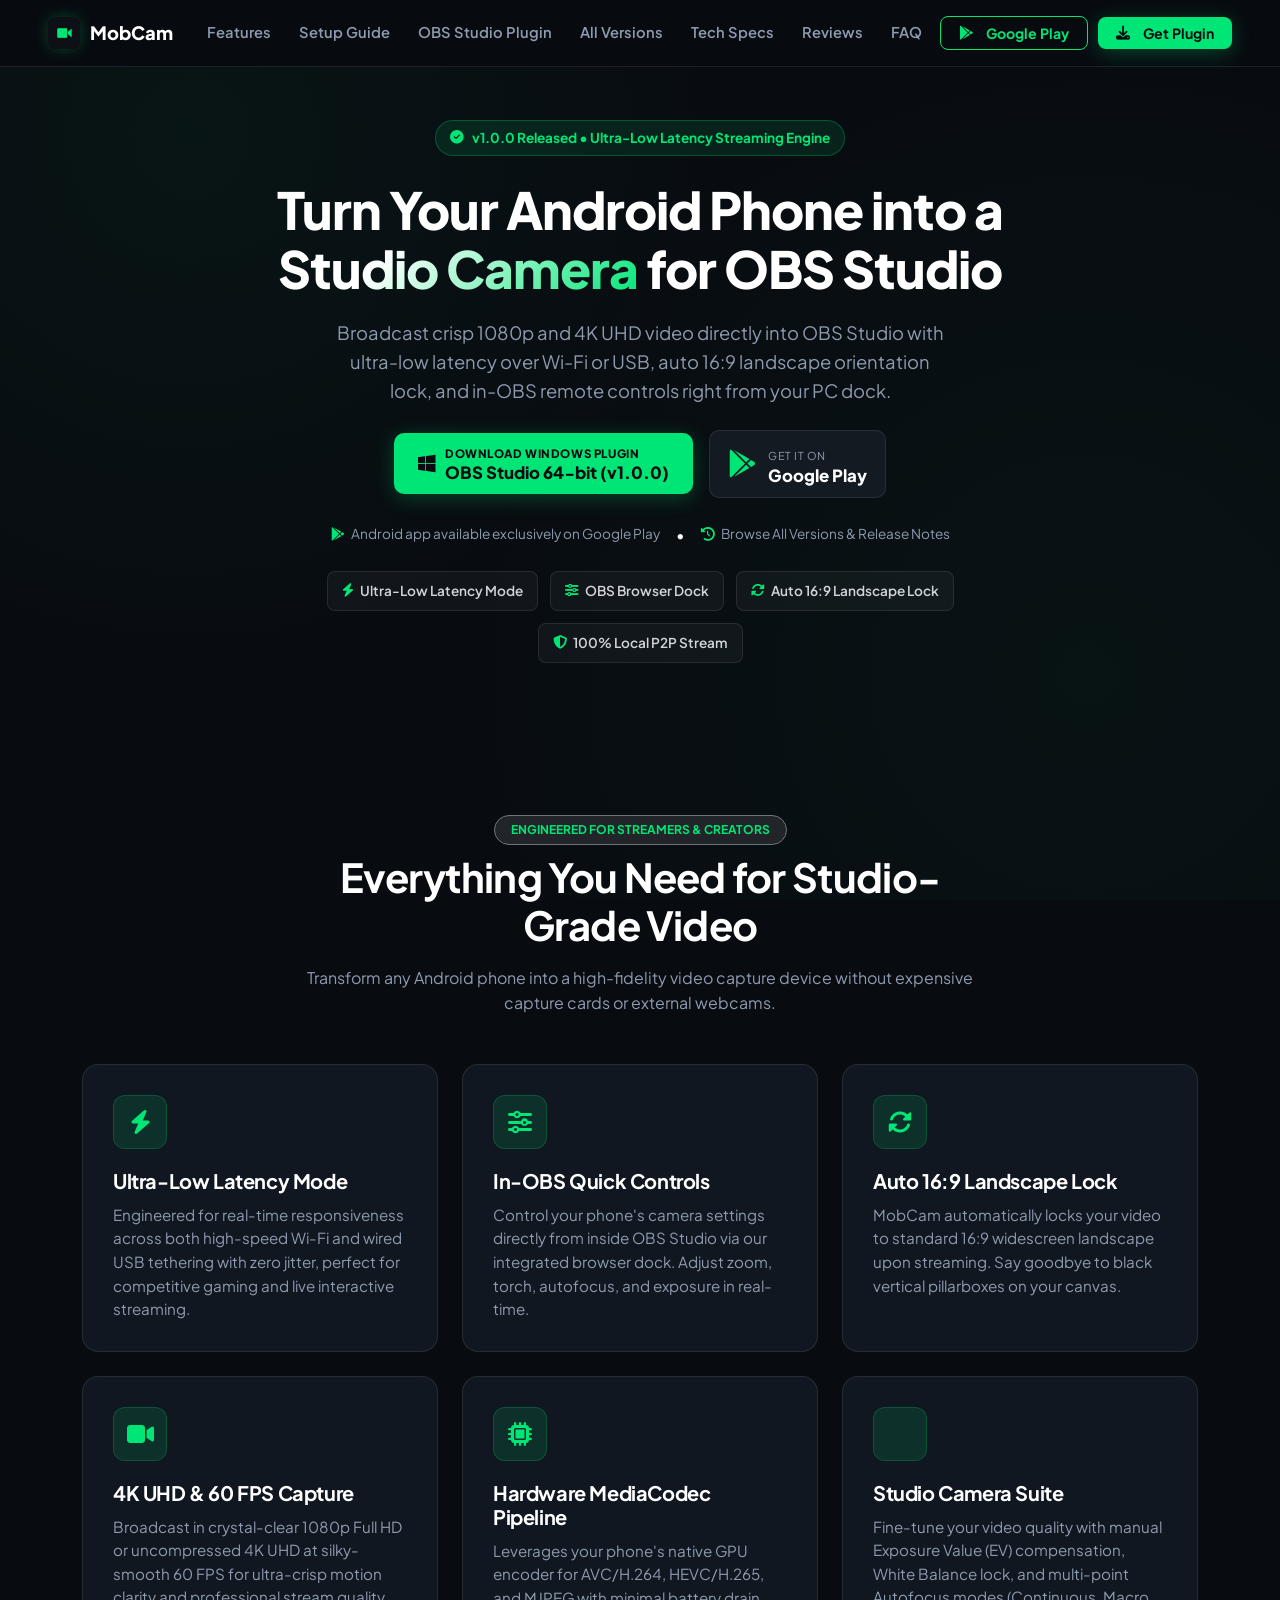
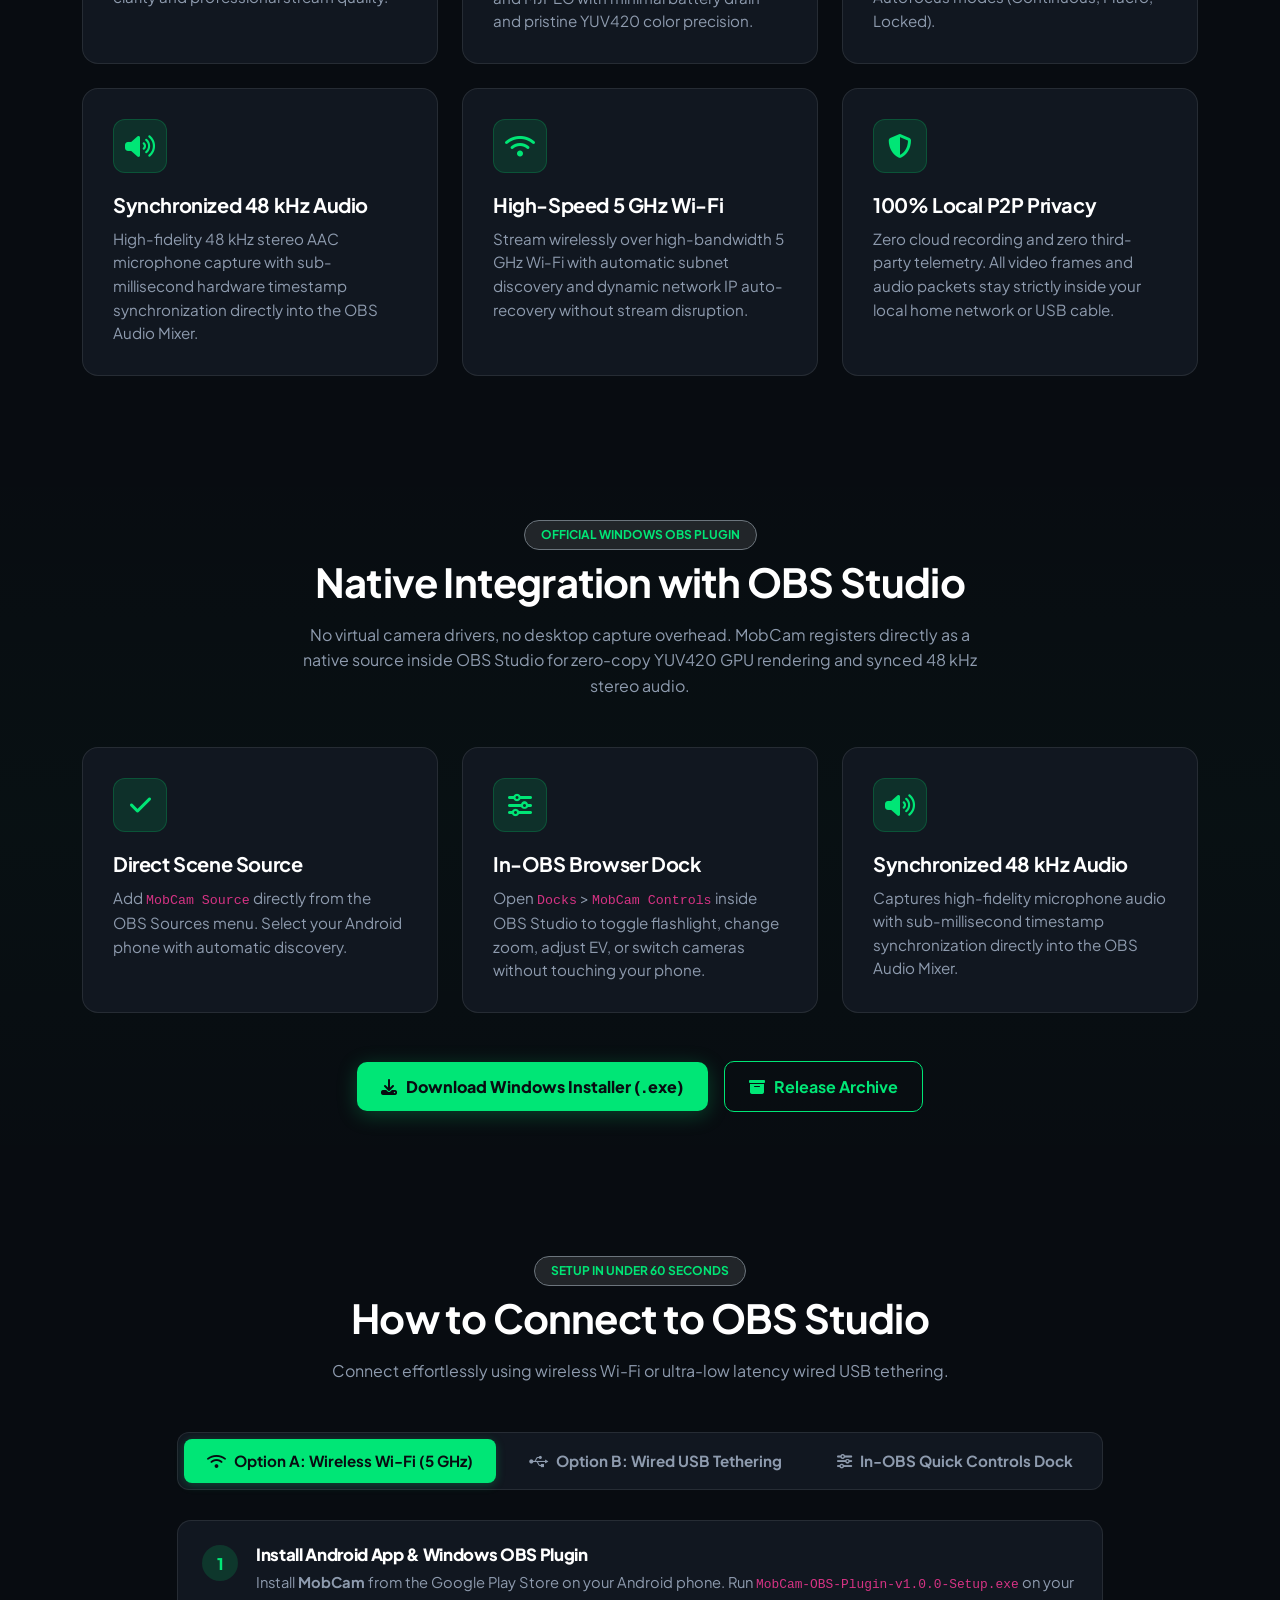
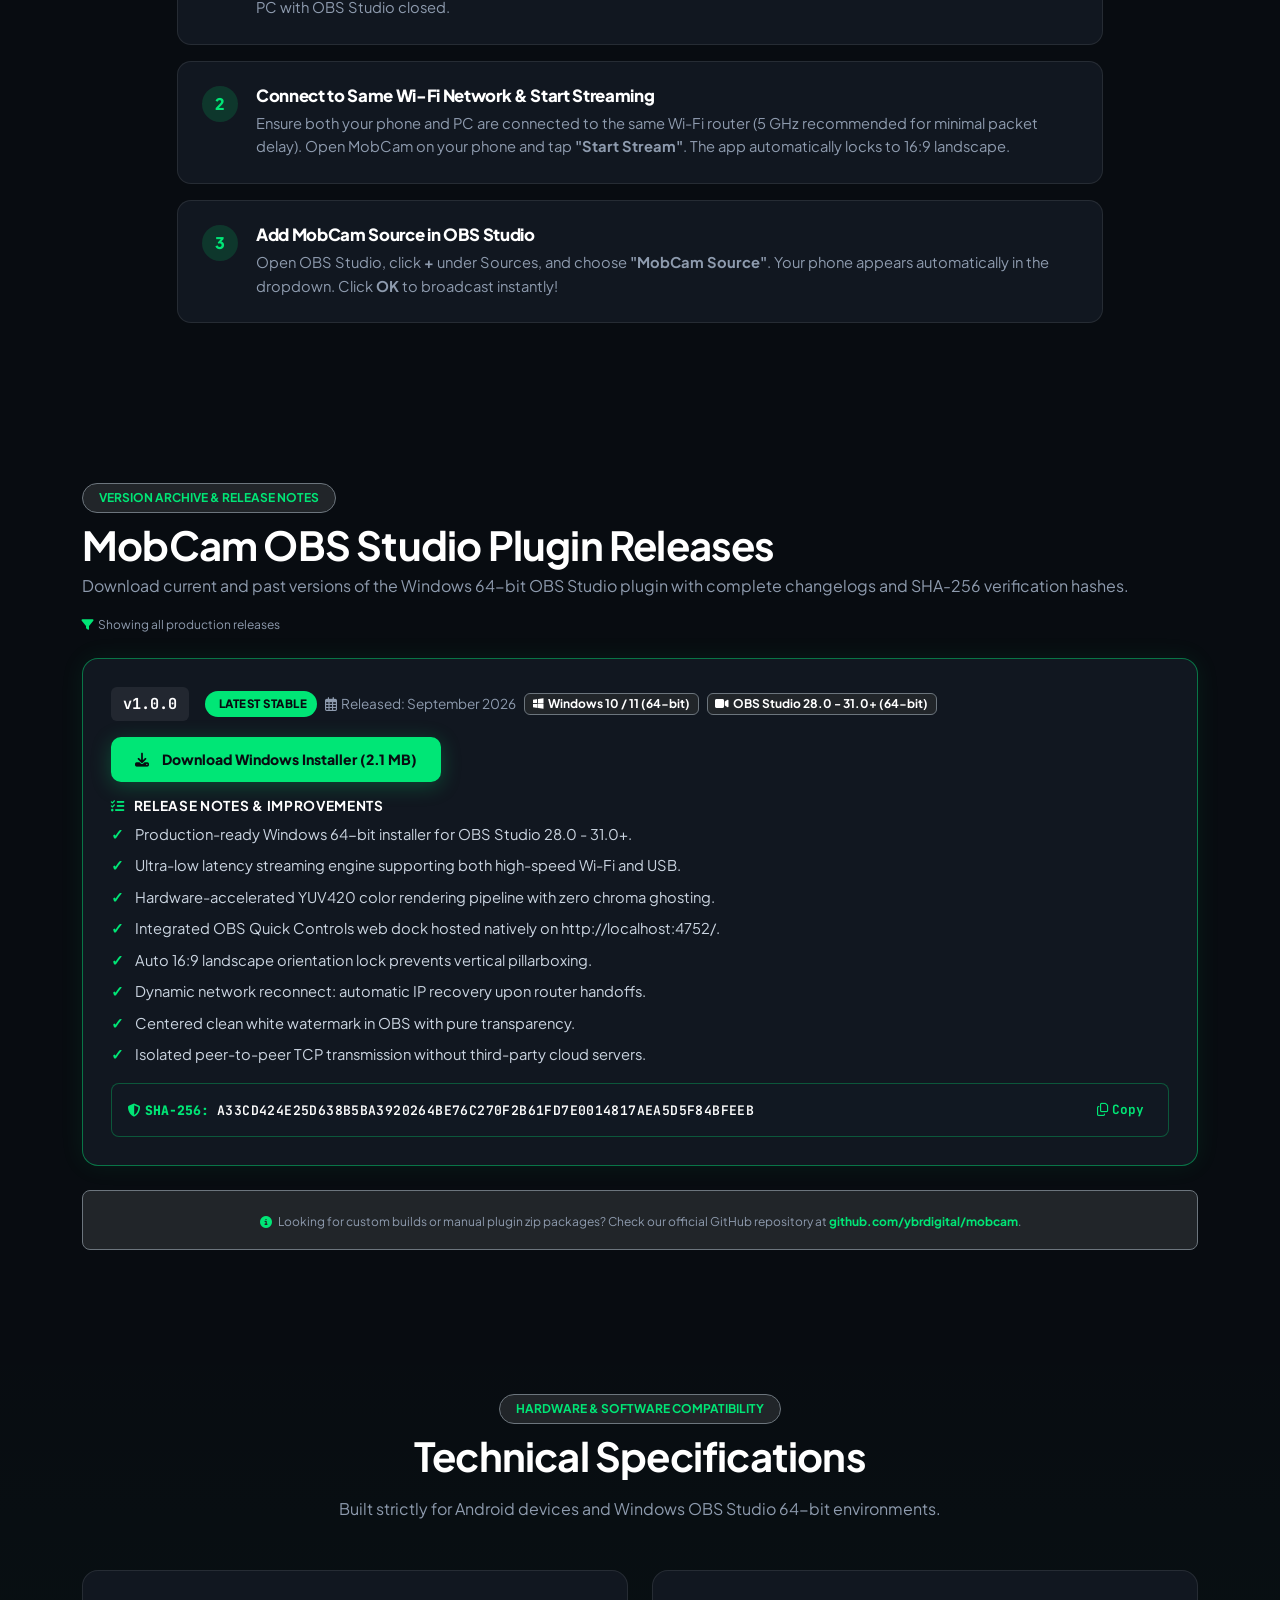
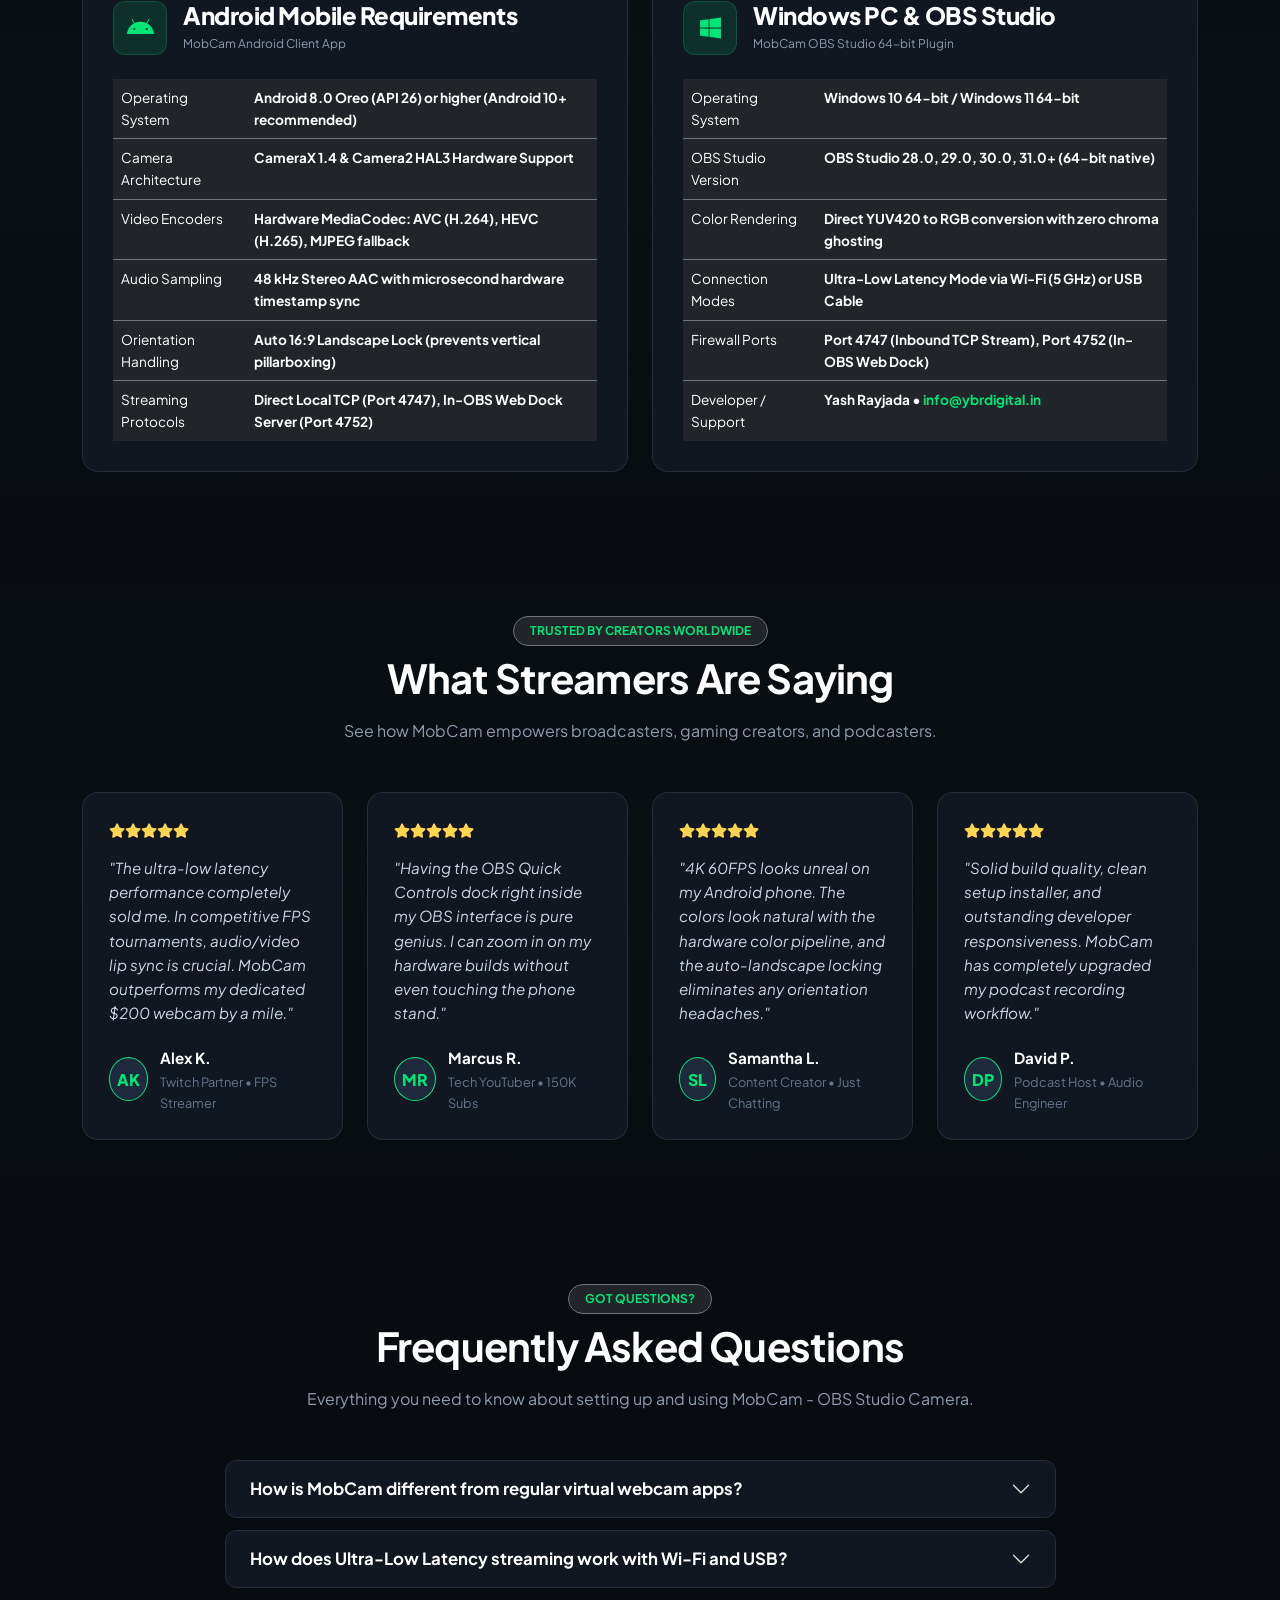
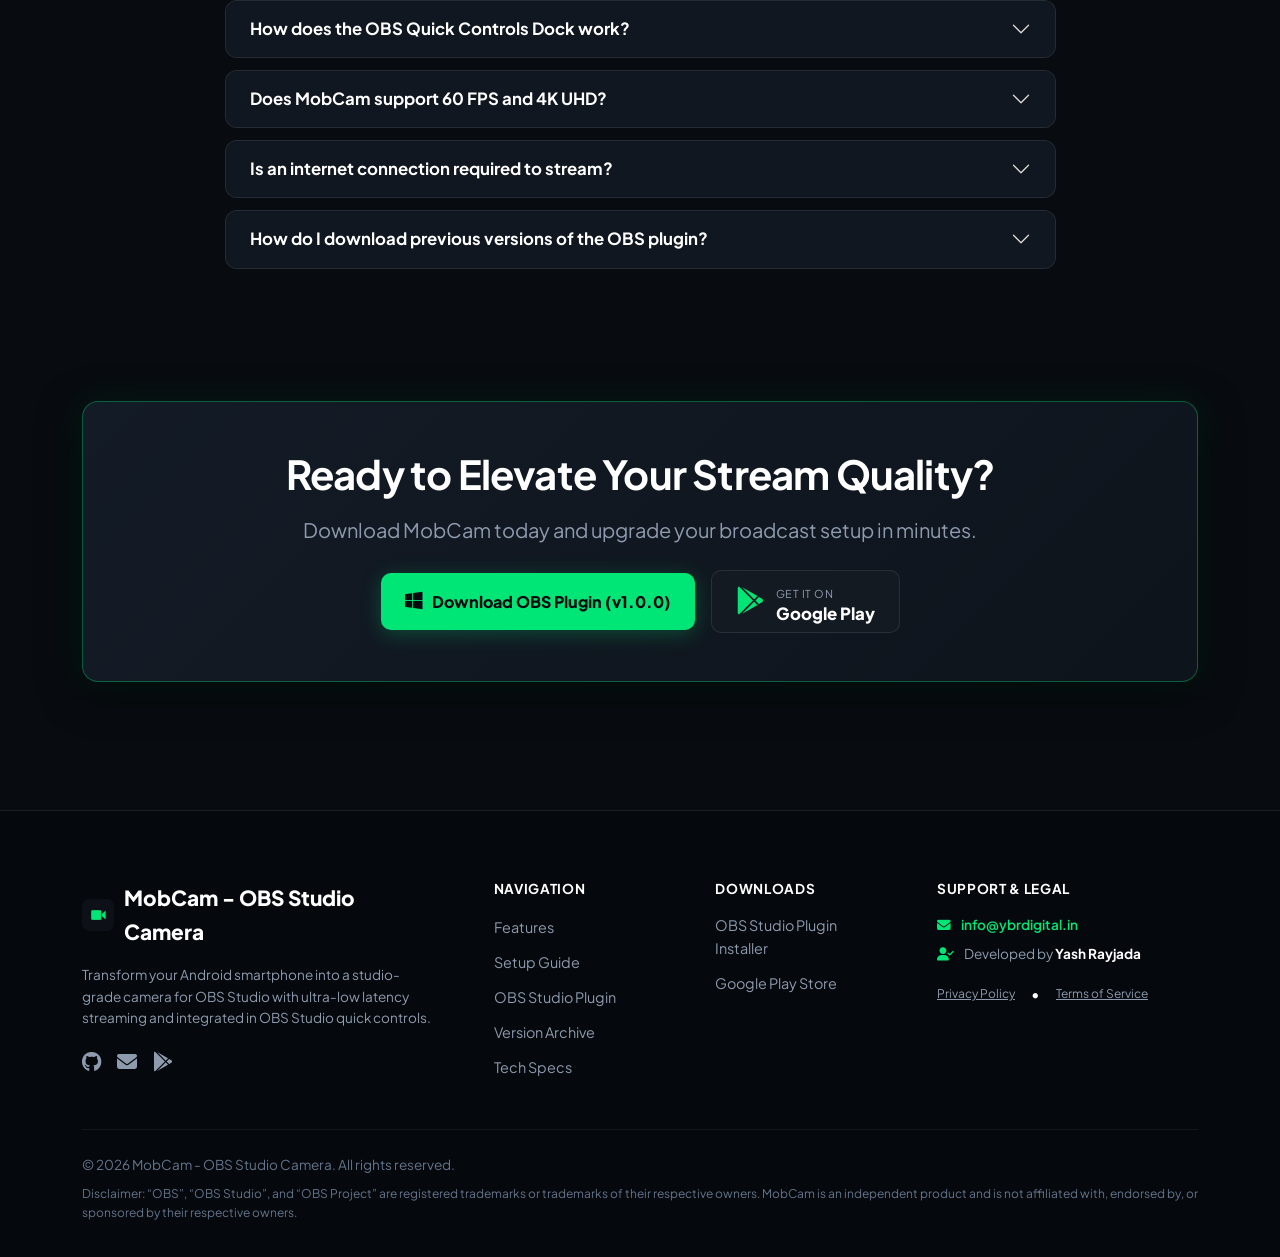
==== commit 668aafd9: "Update footer trademark disclaimer to reference respective owners" ====
--- a/index.html
+++ b/index.html
@@ -908,7 +908,7 @@
           <p class="mb-0">&copy; <span id="currentYear"></span> MobCam - OBS Studio Camera. All rights reserved.</p>
         </div>
         <p class="fs-xs text-dim mb-0">
-          Disclaimer: &ldquo;OBS&rdquo;, &ldquo;OBS Studio&rdquo;, and &ldquo;OBS Project&rdquo; are registered trademarks or trademarks of Hugh Bailey and the OBS Project. MobCam is an independent product and is not affiliated with, endorsed by, or sponsored by the OBS Project.
+          Disclaimer: &ldquo;OBS&rdquo;, &ldquo;OBS Studio&rdquo;, and &ldquo;OBS Project&rdquo; are registered trademarks or trademarks of their respective owners. MobCam is an independent product and is not affiliated with, endorsed by, or sponsored by their respective owners.
         </p>
       </div>
     </div>
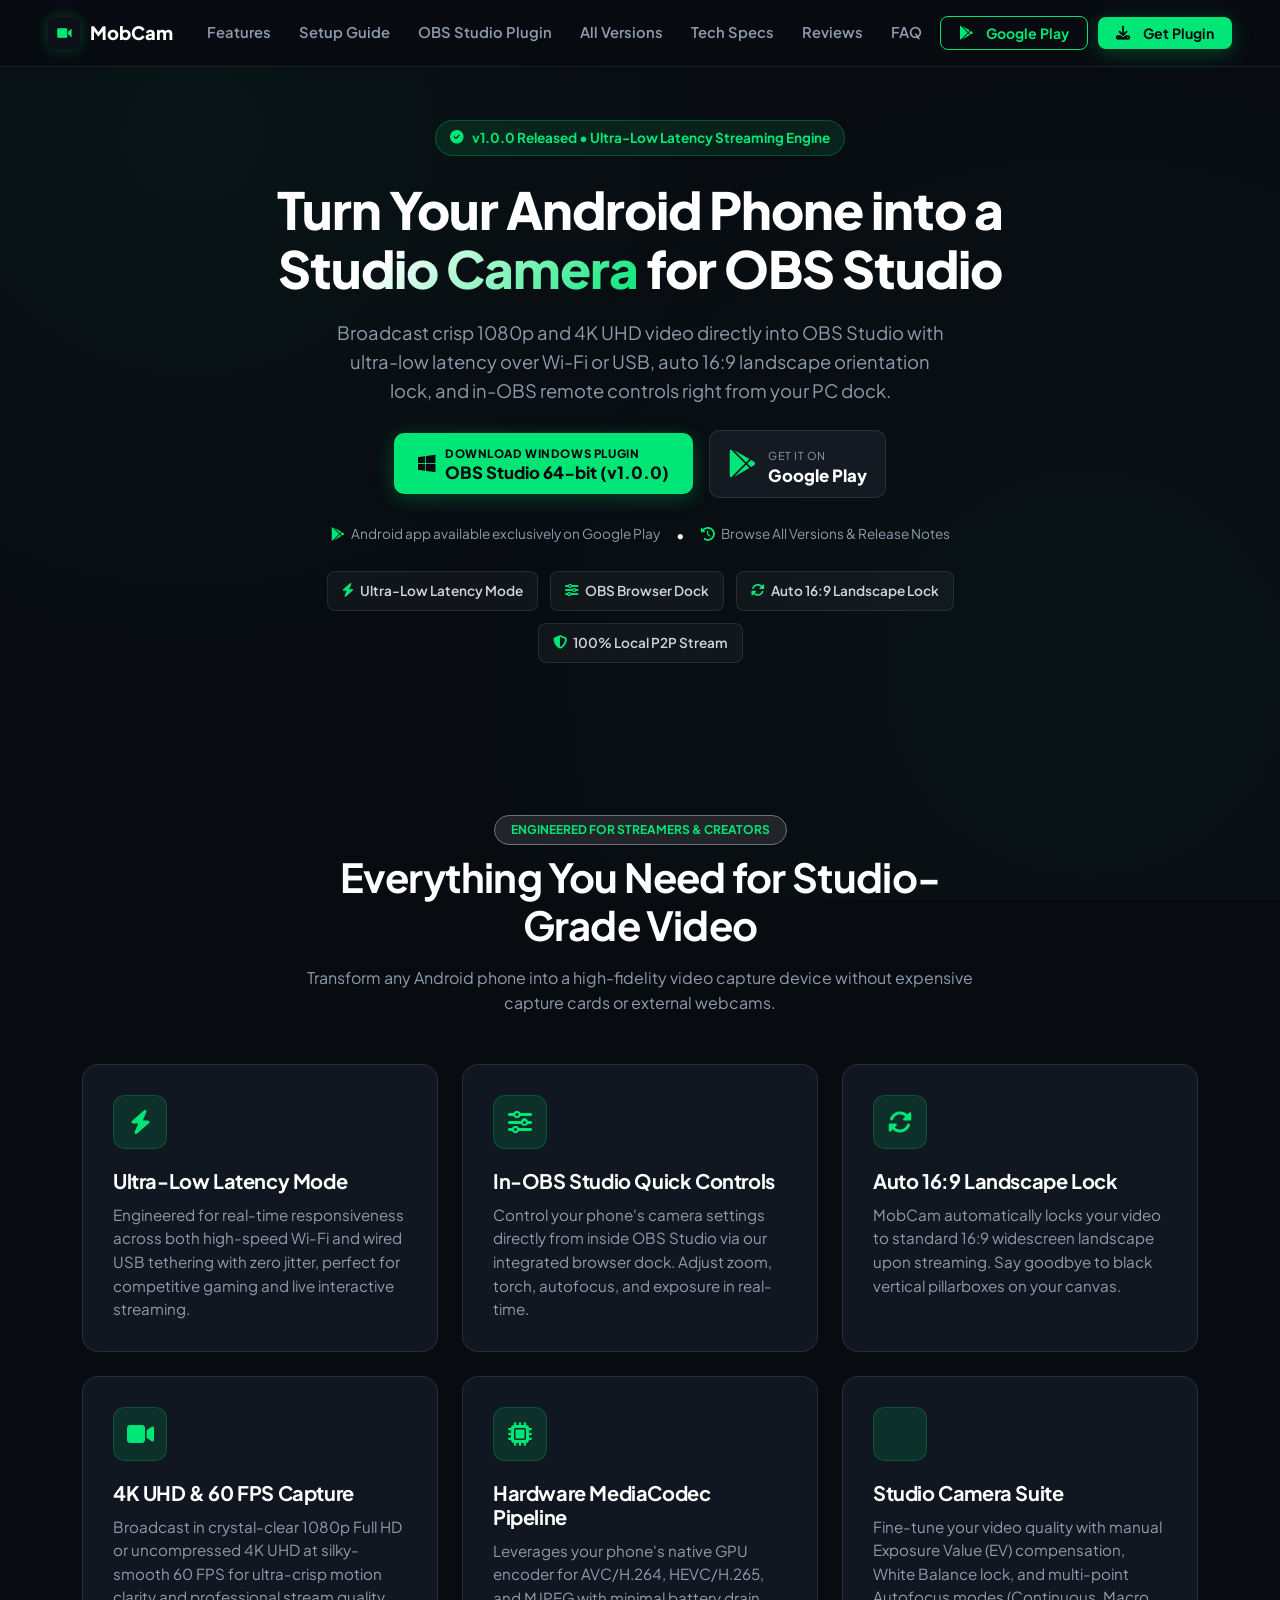
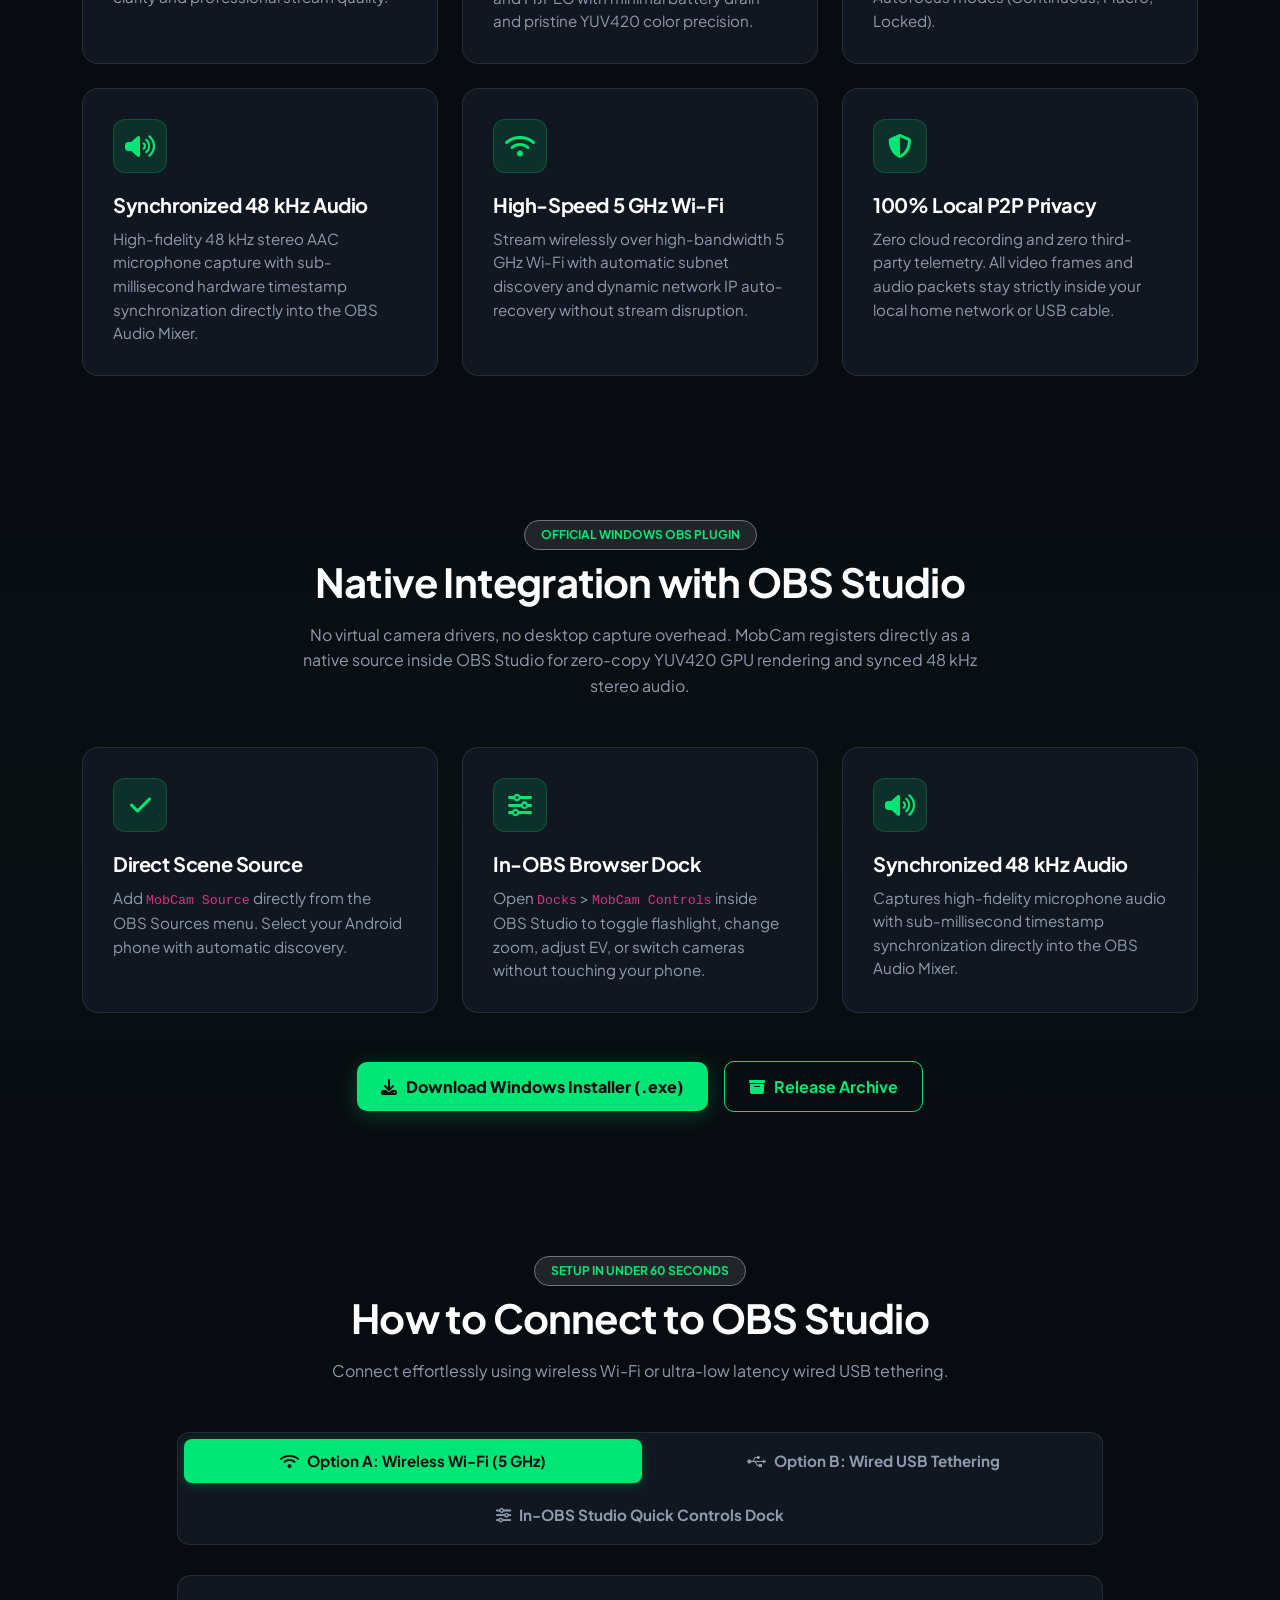
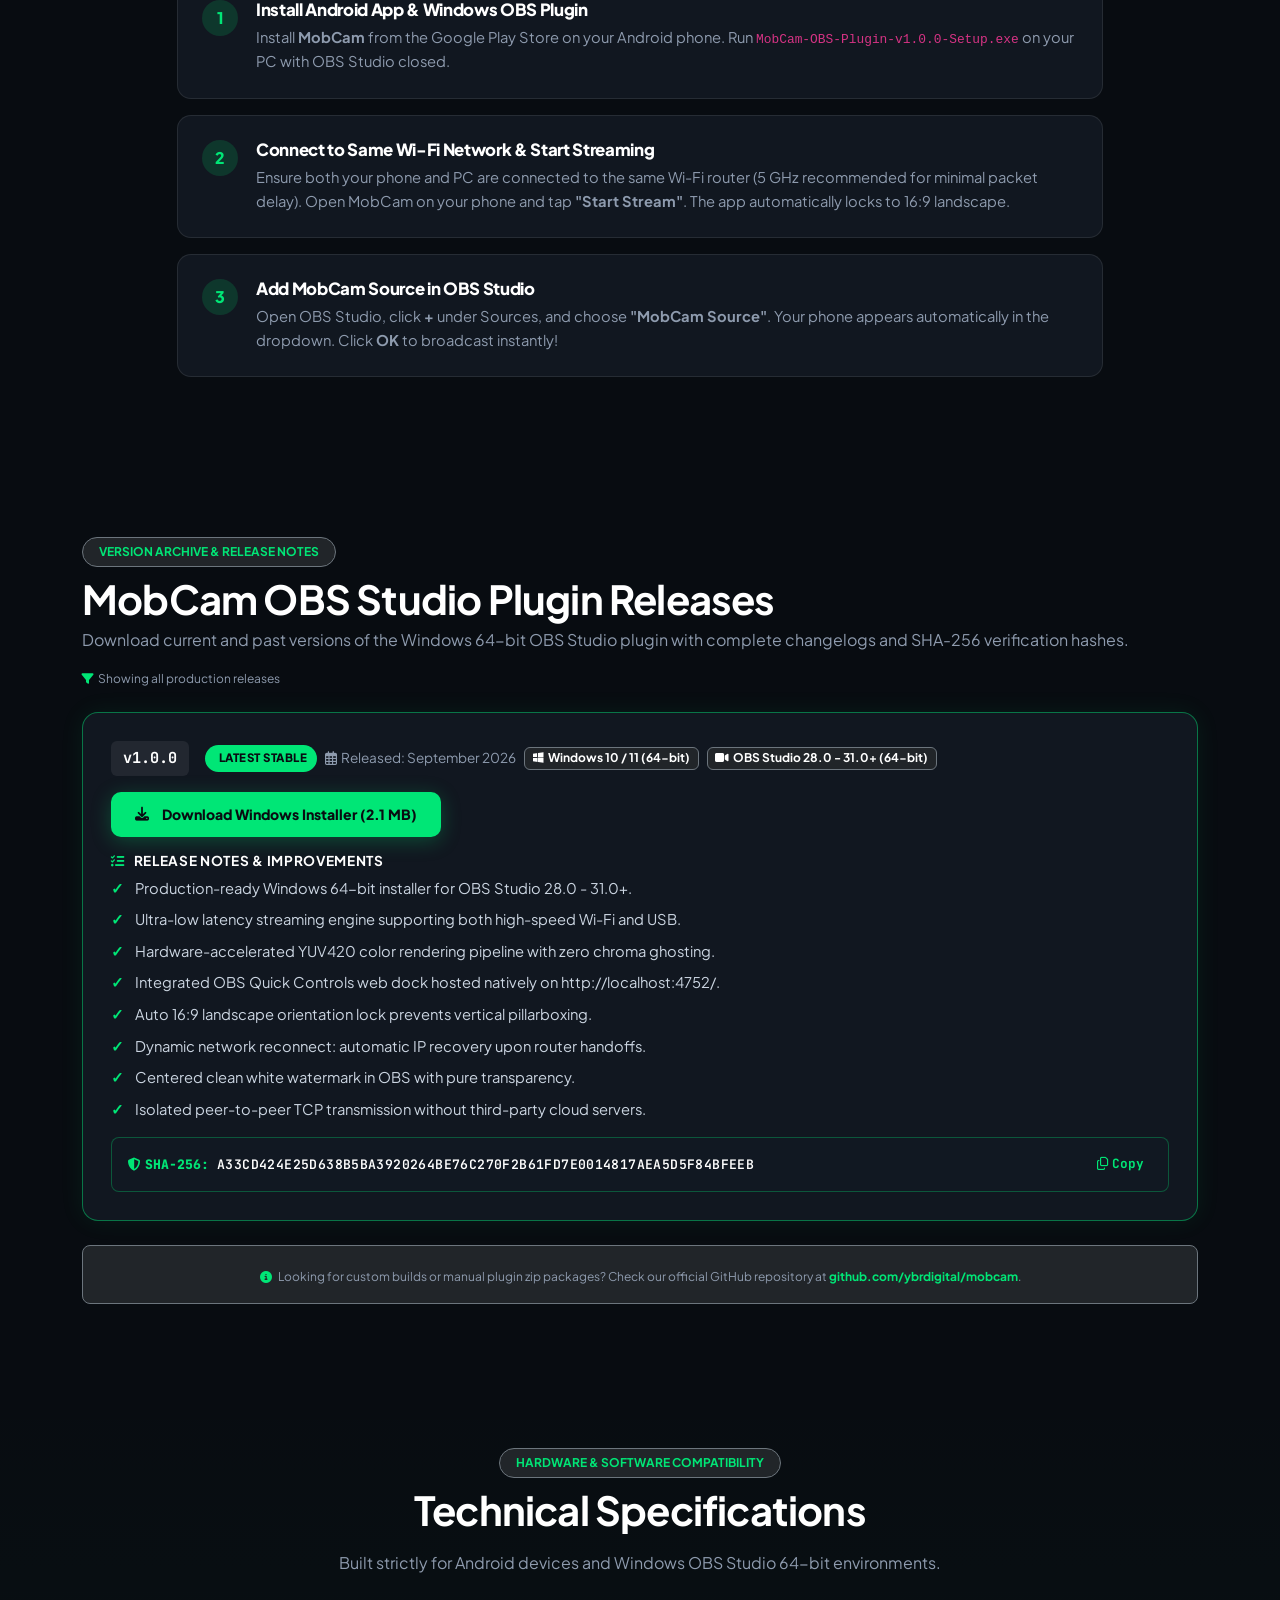
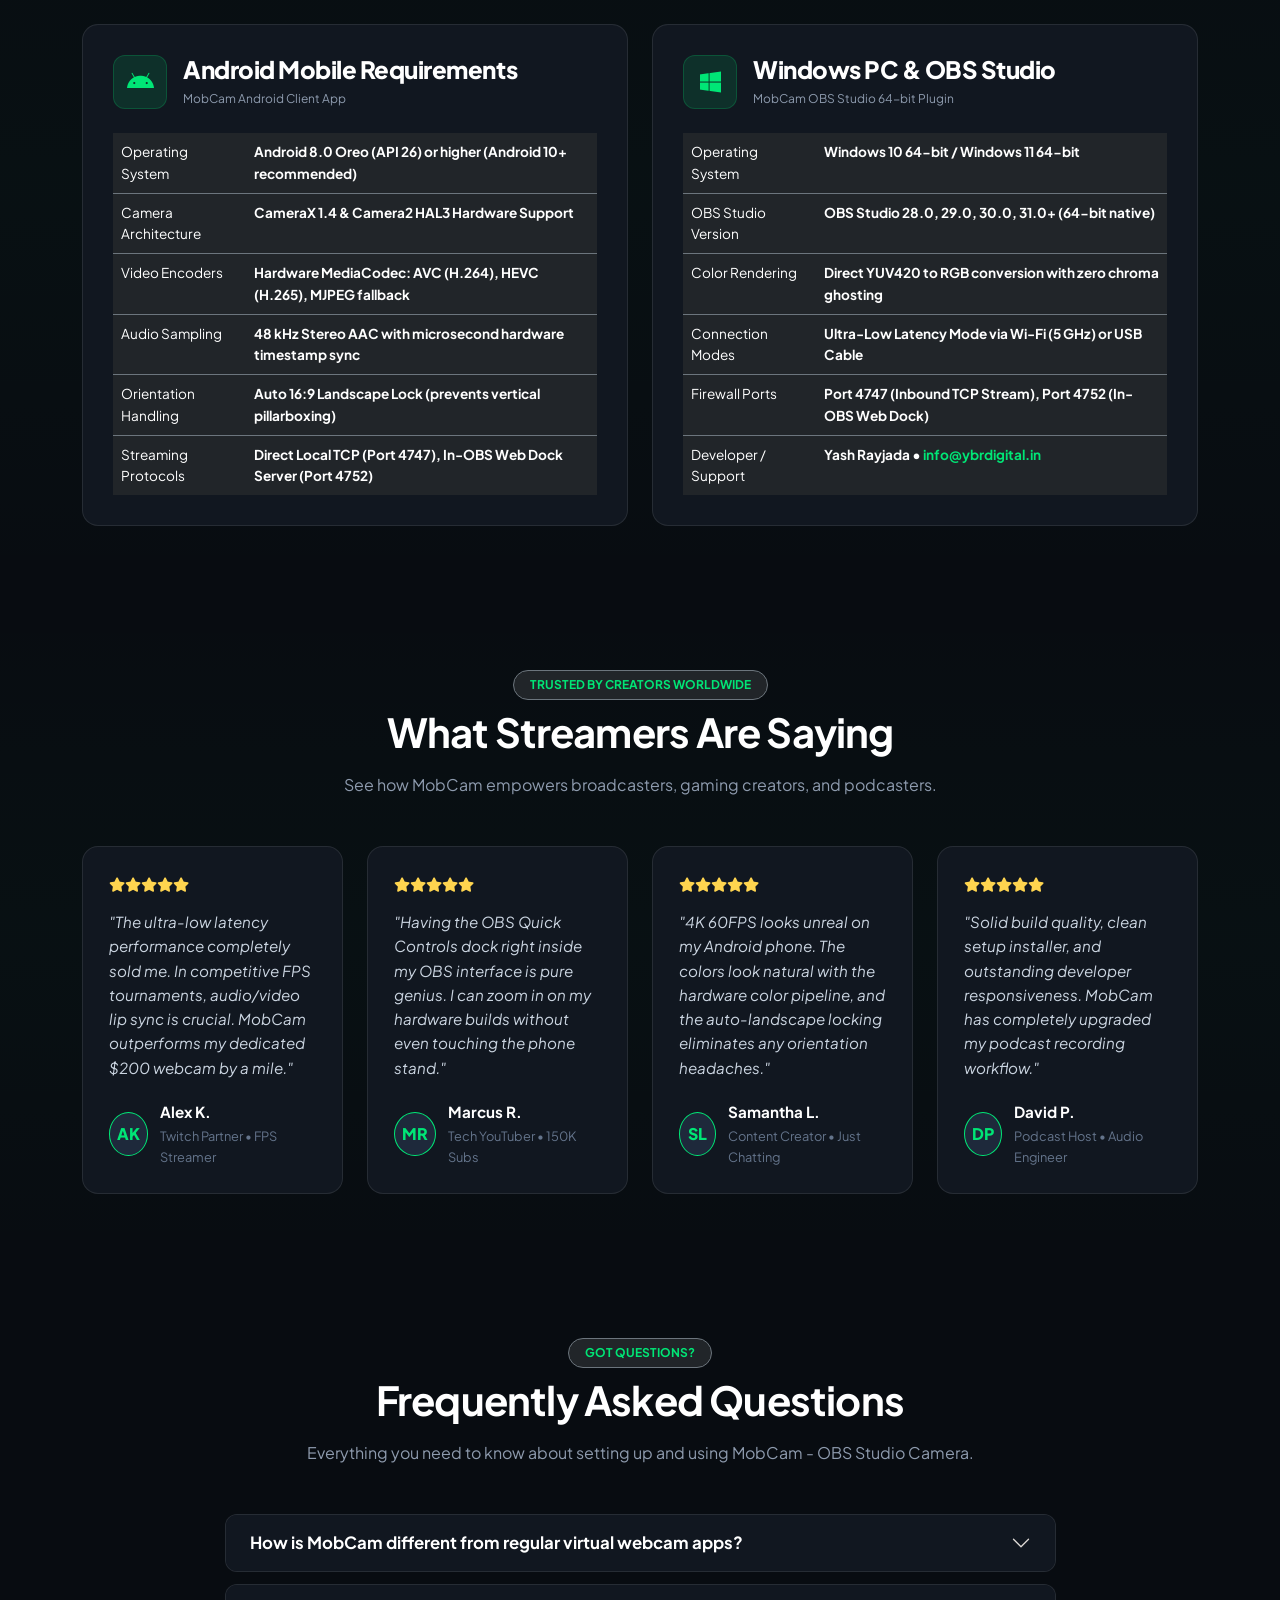
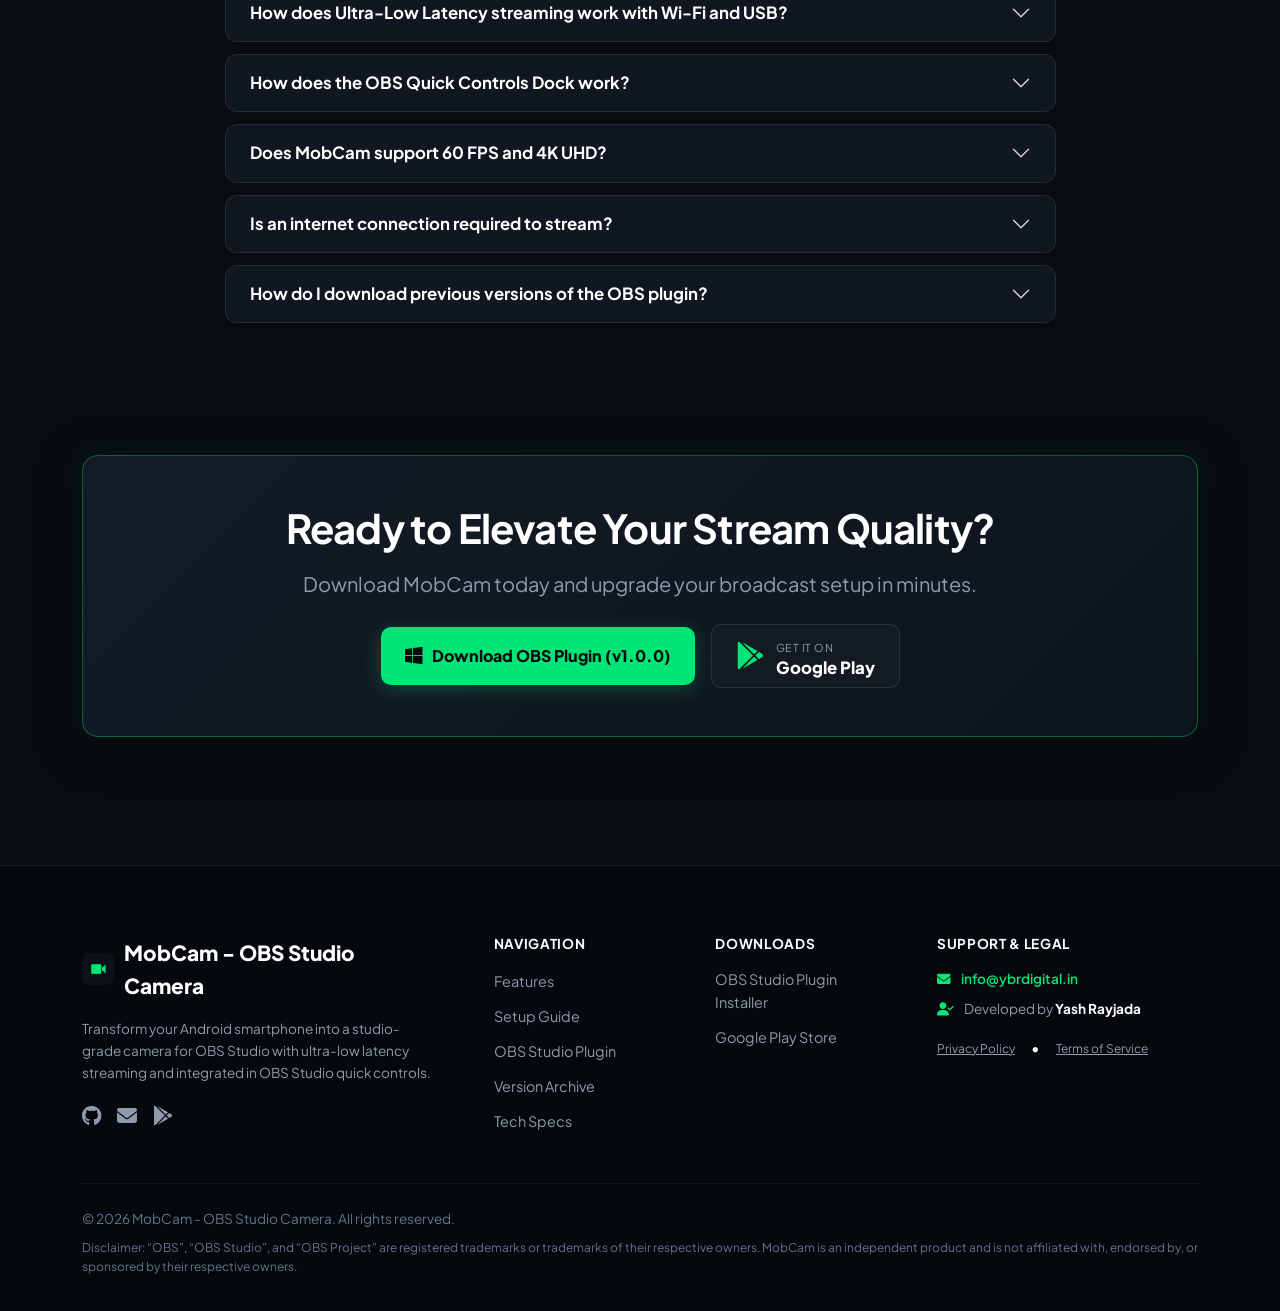
==== commit a41c64b3: "Rename In-OBS Quick Controls to In-OBS Studio Quick Controls" ====
--- a/index.html
+++ b/index.html
@@ -10,7 +10,7 @@
   <meta name="keywords" content="MobCam, OBS Studio Camera, OBS Studio, Android webcam, DroidCam alternative, 4K camera for OBS, streaming camera, USB tethering camera, OBS plugin">
   <meta name="author" content="Yash Rayjada">
   <meta property="og:title" content="MobCam - OBS Studio Camera | Studio-Grade Android Camera for OBS Studio">
-  <meta property="og:description" content="Turn your Android phone into a high-performance 4K 60FPS camera in OBS Studio with ultra-low latency and integrated in-OBS quick controls.">
+  <meta property="og:description" content="Turn your Android phone into a high-performance 4K 60FPS camera in OBS Studio with ultra-low latency and integrated in-OBS Studio quick controls.">
   <meta property="og:type" content="website">
   <meta property="og:url" content="https://ybrdigital.github.io/mobcam/">
   <meta property="og:image" content="assets/img/logo.png">
@@ -175,7 +175,7 @@
             <div class="feature-icon-box">
               <i class="fas fa-sliders"></i>
             </div>
-            <h4 class="feature-title">In-OBS Quick Controls</h4>
+            <h4 class="feature-title">In-OBS Studio Quick Controls</h4>
             <p class="feature-desc">
               Control your phone's camera settings directly from inside OBS Studio via our integrated browser dock. Adjust zoom, torch, autofocus, and exposure in real-time.
             </p>
@@ -370,7 +370,7 @@
             </li>
             <li class="nav-item flex-fill" role="presentation">
               <button class="nav-link w-100" id="dock-tab" data-bs-toggle="pill" data-bs-target="#dock-pane" type="button" role="tab" aria-selected="false">
-                <i class="fas fa-sliders me-2"></i>In-OBS Quick Controls Dock
+                <i class="fas fa-sliders me-2"></i>In-OBS Studio Quick Controls Dock
               </button>
             </li>
           </ul>
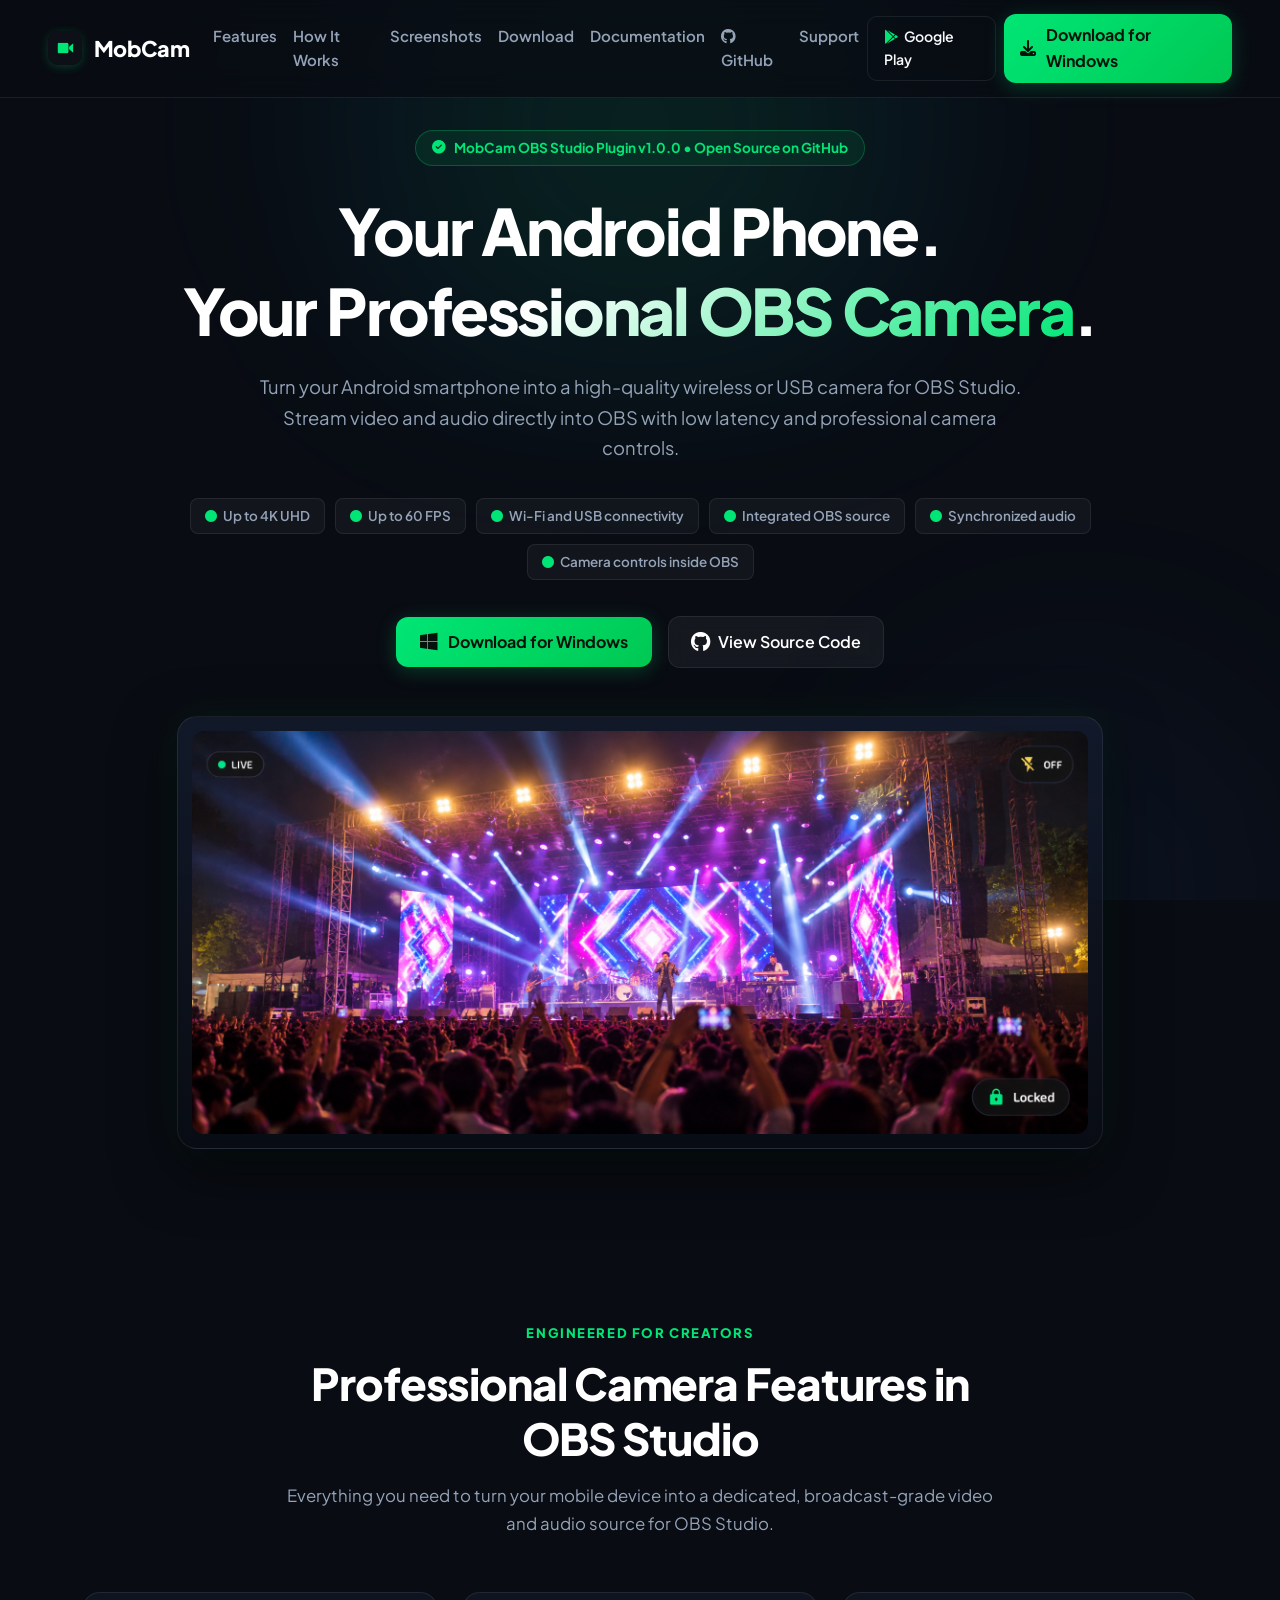
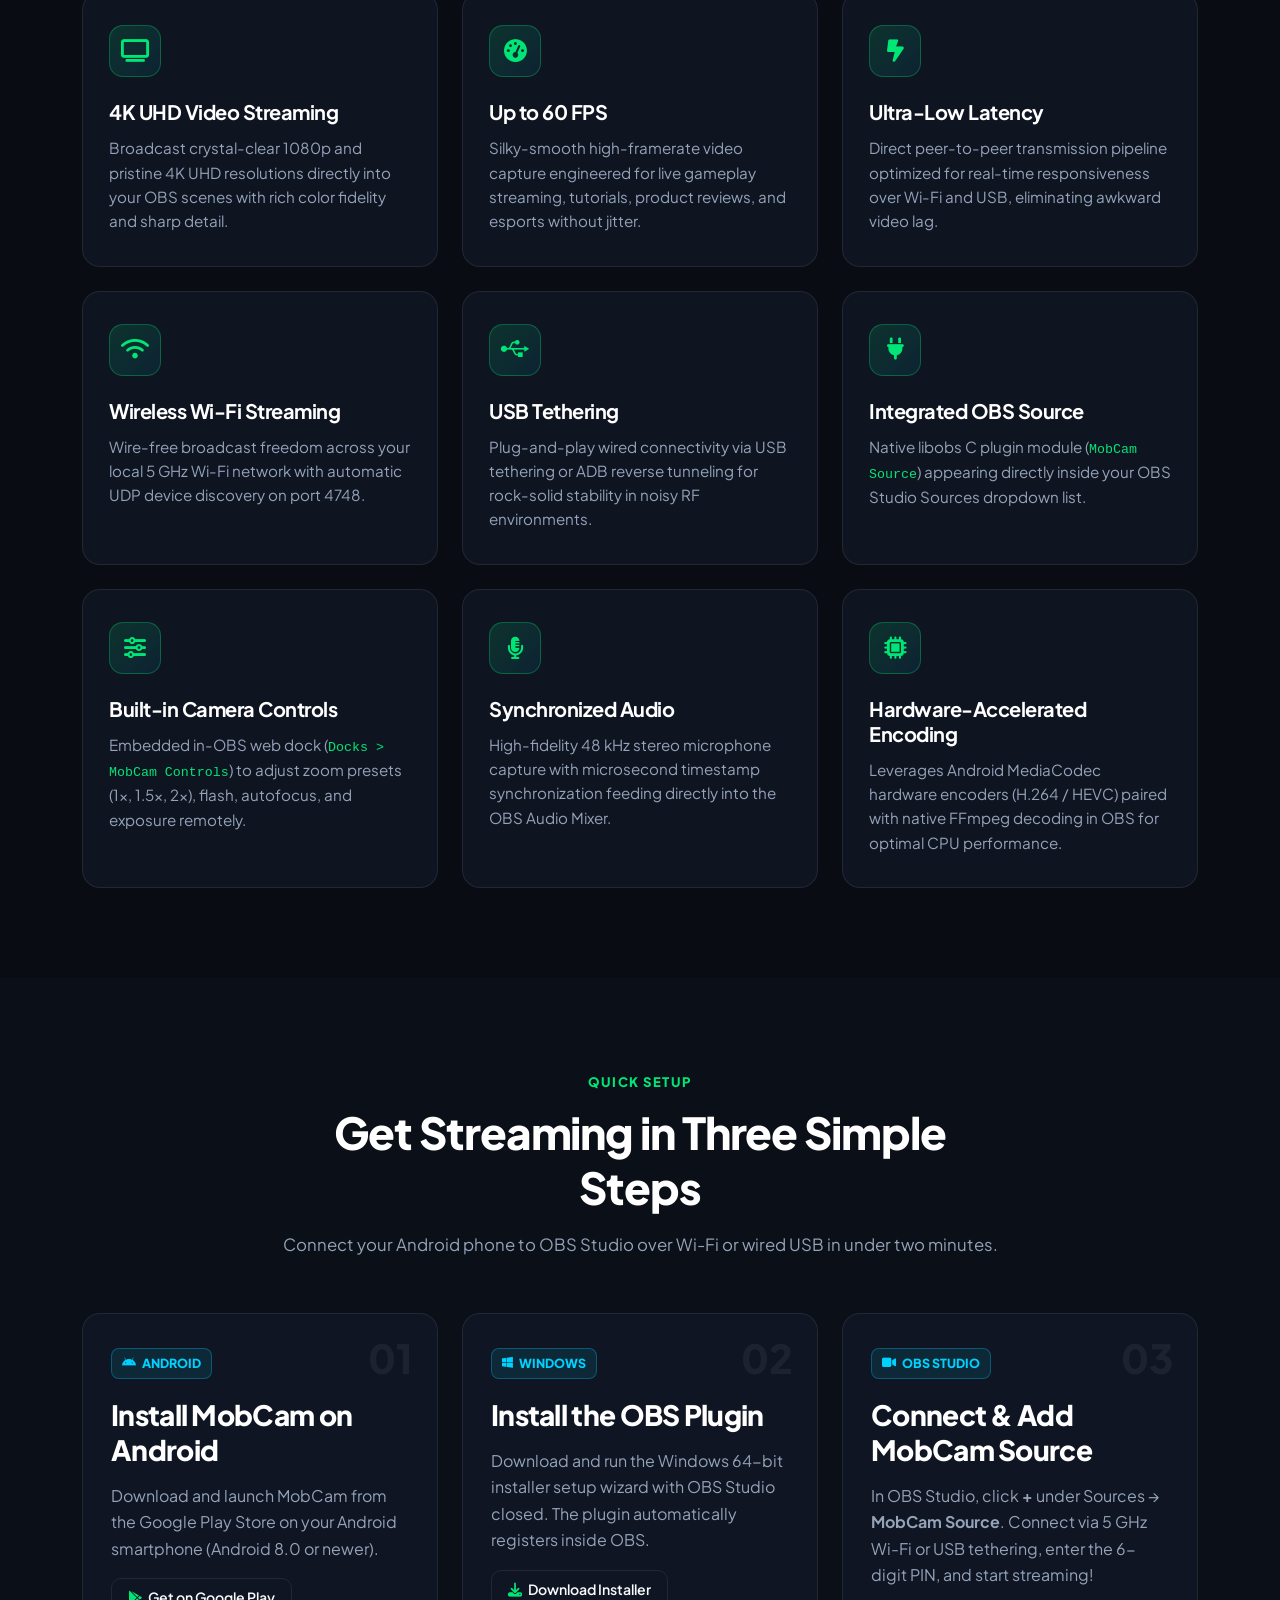
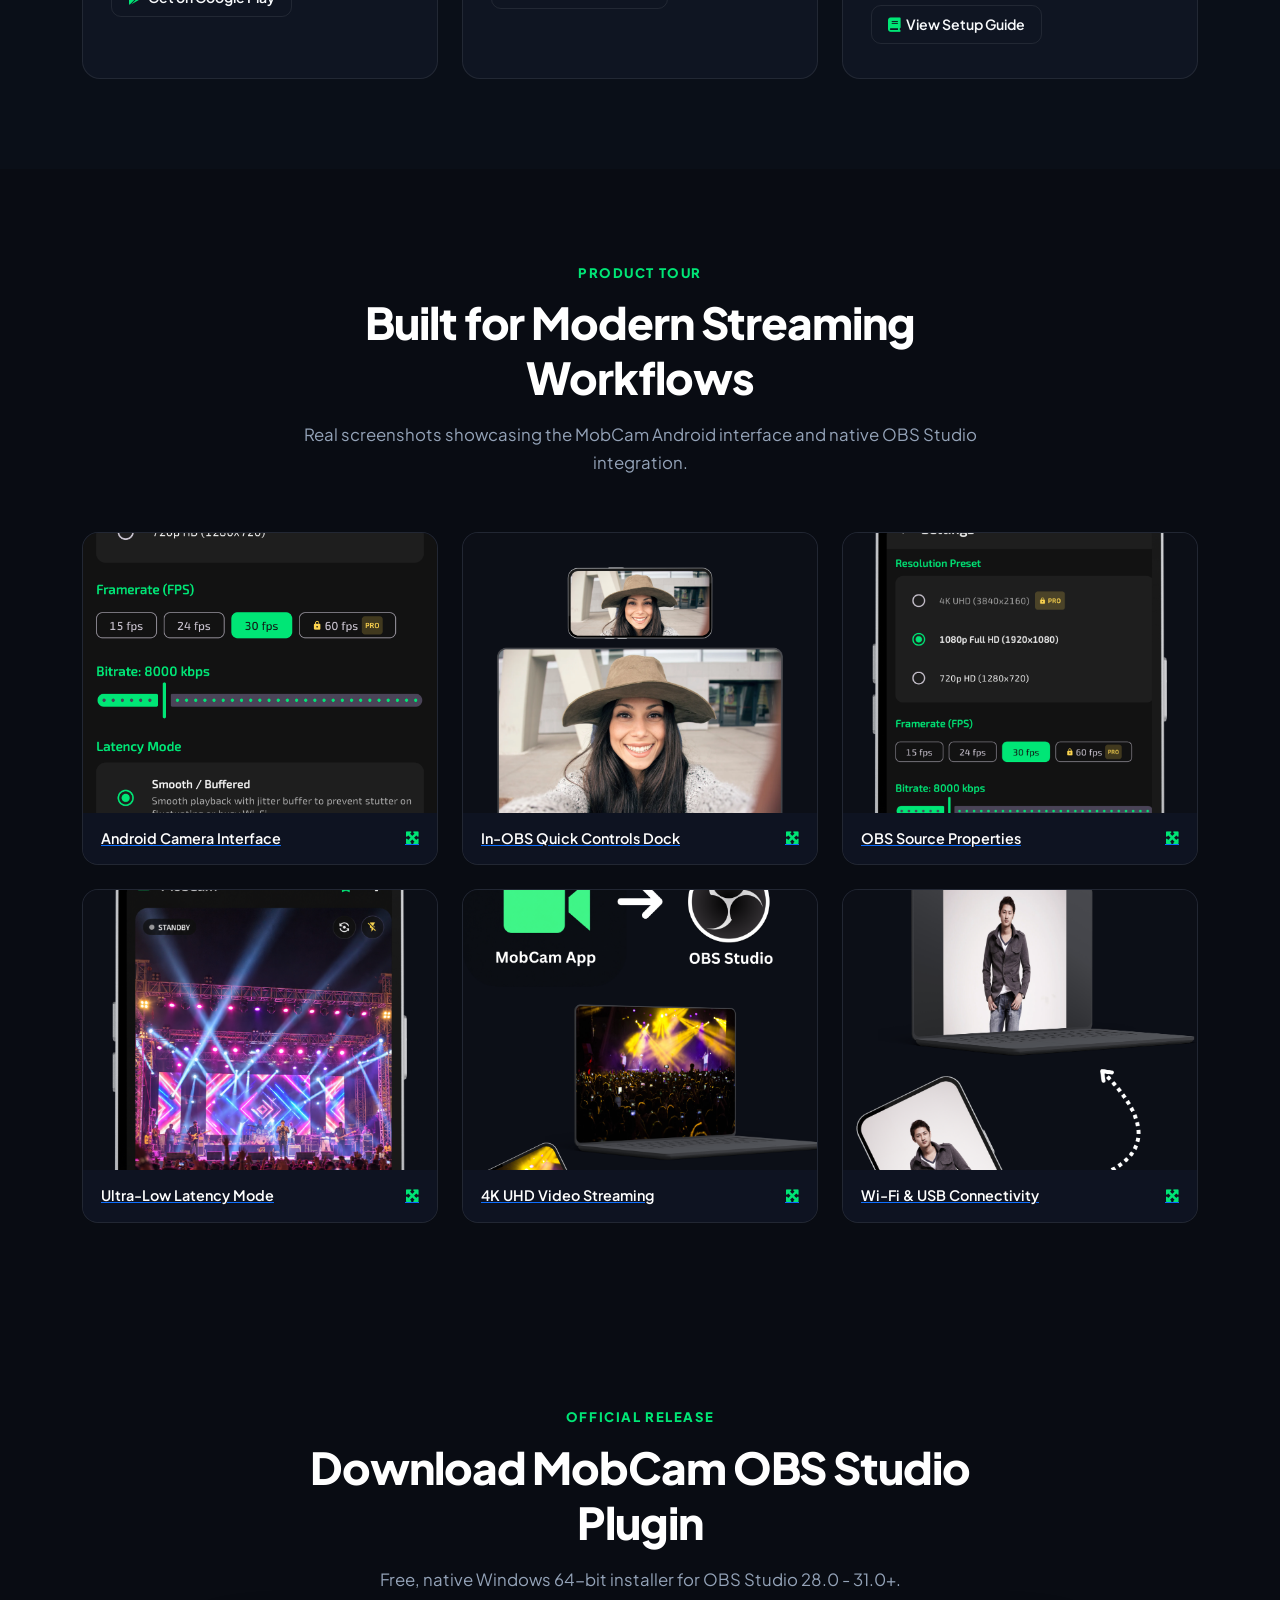
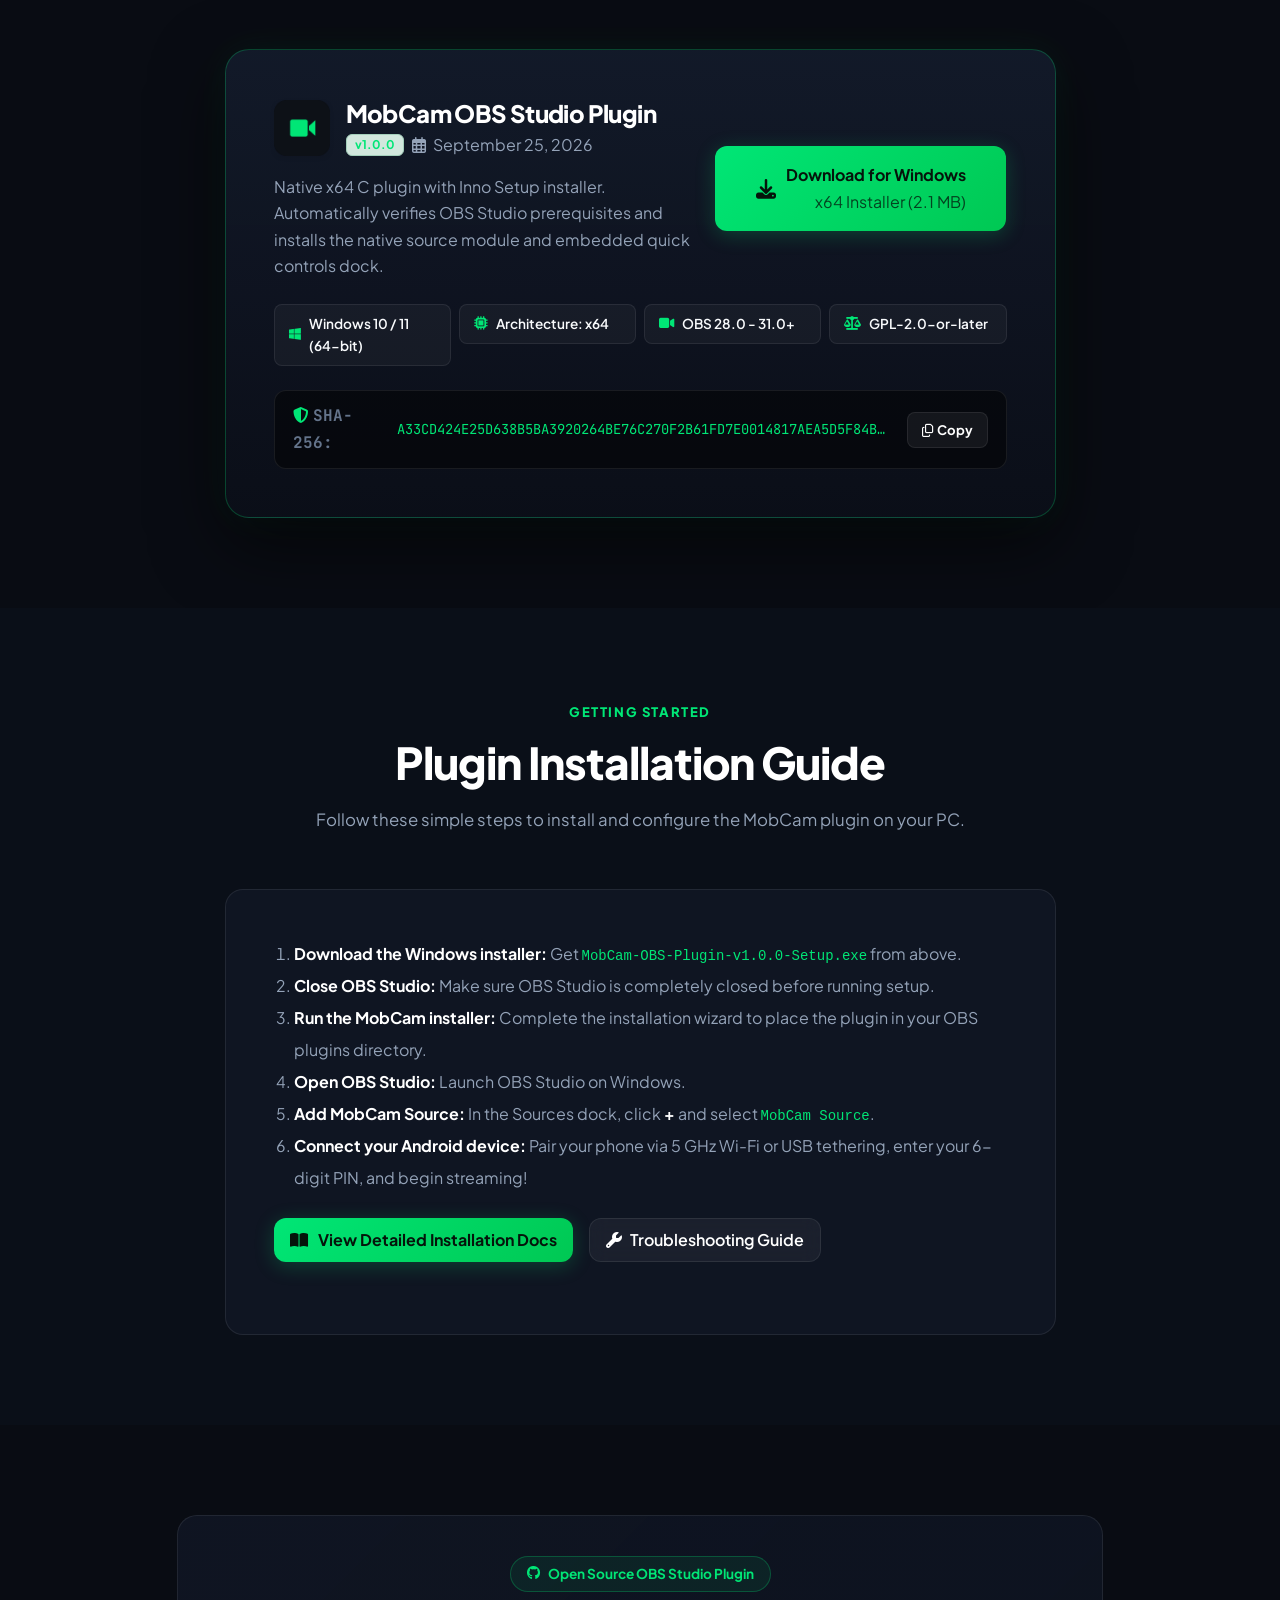
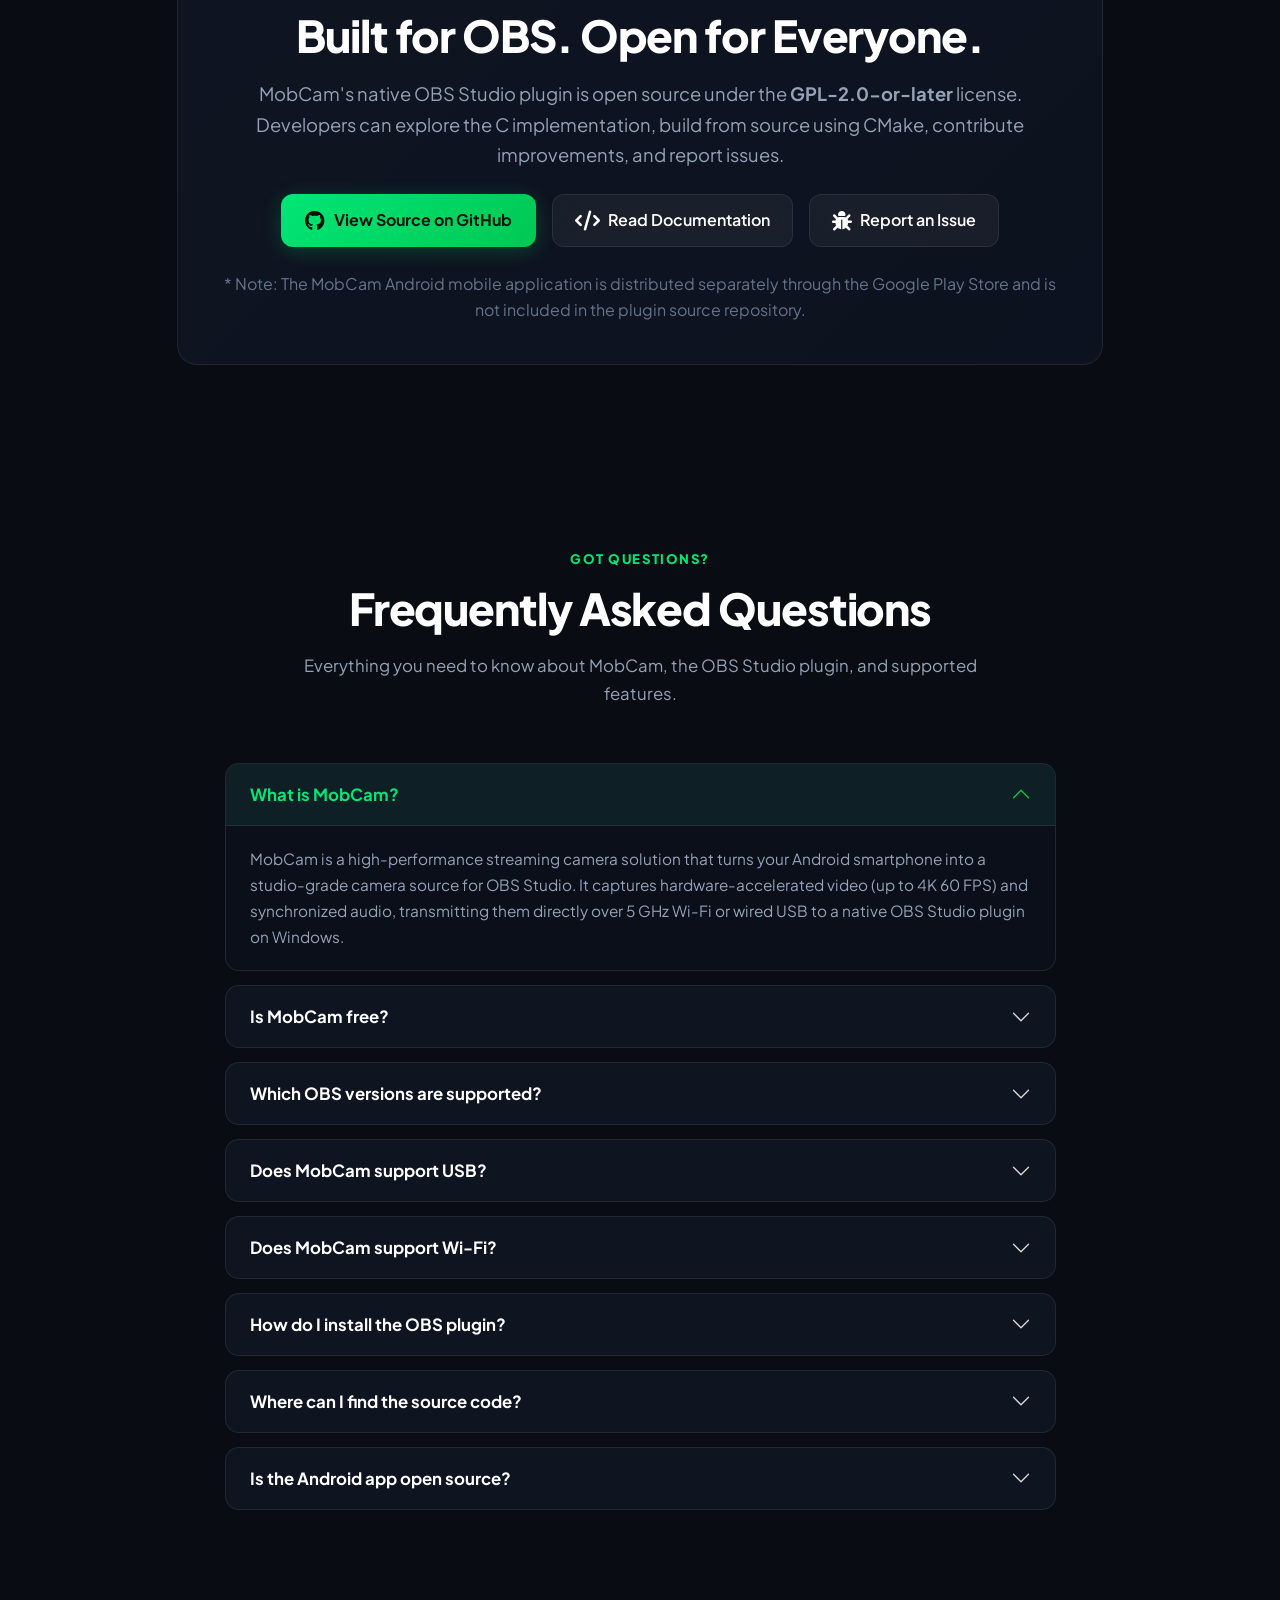
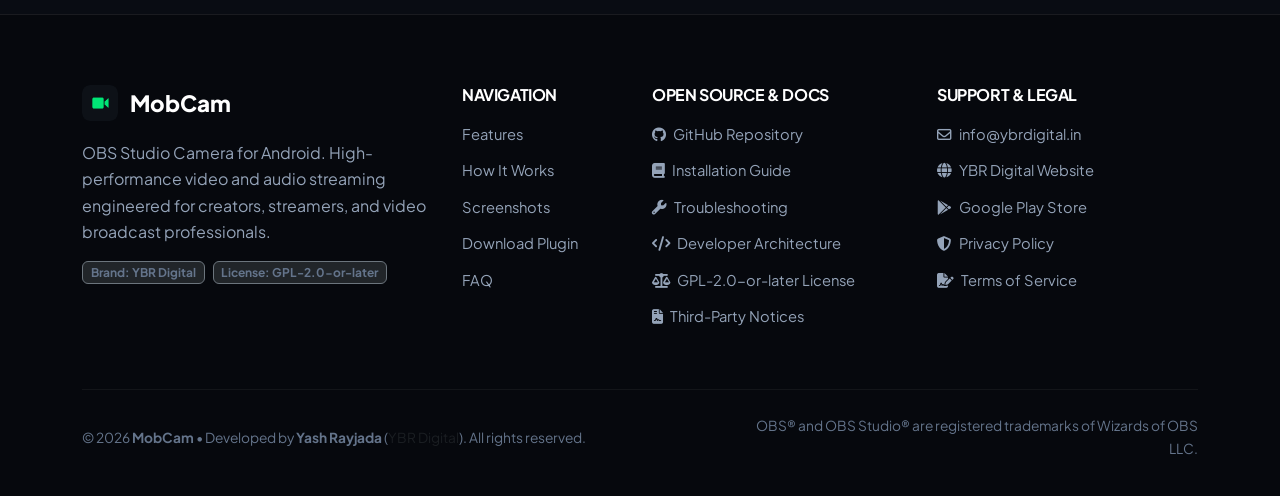
==== commit e04e09bc: "feat: upgrade repository with open-source OBS plugin and professional landing page - Add complete na" ====
--- a/index.html
+++ b/index.html
@@ -3,36 +3,78 @@
 <head>
   <meta charset="UTF-8">
   <meta name="viewport" content="width=device-width, initial-scale=1.0">
-  <title>MobCam - OBS Studio Camera | Turn Your Android Phone into a Studio Camera for OBS Studio</title>
-  
+  <title>MobCam - Android Camera for OBS Studio | YBR Digital</title>
+
   <!-- SEO & Social Meta -->
-  <meta name="description" content="MobCam - OBS Studio Camera: Broadcast ultra-low latency 4K UHD and 60 FPS video directly from your Android phone into OBS Studio via USB cable or 5GHz Wi-Fi with in-OBS remote controls.">
-  <meta name="keywords" content="MobCam, OBS Studio Camera, OBS Studio, Android webcam, DroidCam alternative, 4K camera for OBS, streaming camera, USB tethering camera, OBS plugin">
-  <meta name="author" content="Yash Rayjada">
-  <meta property="og:title" content="MobCam - OBS Studio Camera | Studio-Grade Android Camera for OBS Studio">
-  <meta property="og:description" content="Turn your Android phone into a high-performance 4K 60FPS camera in OBS Studio with ultra-low latency and integrated in-OBS Studio quick controls.">
+  <meta name="description" content="Turn your Android phone into a professional OBS Studio camera. Stream high-quality video and audio over Wi-Fi or USB with the MobCam OBS Plugin.">
+  <meta name="keywords" content="MobCam, OBS Studio, Android Camera, OBS Plugin, webcam, live streaming, 4K streaming, low latency, USB camera, wireless camera, YBR Digital">
+  <meta name="author" content="YBR Digital">
+  <meta name="robots" content="index, follow">
+  <link rel="canonical" href="https://ybrdigital.github.io/mobcam/">
+
+  <!-- Open Graph / Facebook -->
   <meta property="og:type" content="website">
   <meta property="og:url" content="https://ybrdigital.github.io/mobcam/">
-  <meta property="og:image" content="assets/img/logo.png">
+  <meta property="og:title" content="MobCam - Android Camera for OBS Studio | YBR Digital">
+  <meta property="og:description" content="Turn your Android phone into a professional OBS Studio camera. Stream high-quality video and audio over Wi-Fi or USB with the MobCam OBS Plugin.">
+  <meta property="og:image" content="https://ybrdigital.github.io/mobcam/assets/img/hero-obs-phone-setup.png">
+
+  <!-- Twitter / X -->
+  <meta name="twitter:card" content="summary_large_image">
+  <meta name="twitter:url" content="https://ybrdigital.github.io/mobcam/">
+  <meta name="twitter:title" content="MobCam - Android Camera for OBS Studio | YBR Digital">
+  <meta name="twitter:description" content="Turn your Android phone into a professional OBS Studio camera. Stream high-quality video and audio over Wi-Fi or USB with the MobCam OBS Plugin.">
+  <meta name="twitter:image" content="https://ybrdigital.github.io/mobcam/assets/img/hero-obs-phone-setup.png">
 
   <!-- Favicon -->
   <link rel="icon" type="image/png" href="assets/img/logo.png">
+  <link rel="apple-touch-icon" href="assets/img/icon_512.png">
 
   <!-- Google Fonts: Plus Jakarta Sans & JetBrains Mono -->
   <link rel="preconnect" href="https://fonts.googleapis.com">
   <link rel="preconnect" href="https://fonts.gstatic.com" crossorigin>
-  <link href="https://fonts.googleapis.com/css2?family=JetBrains+Mono:wght@400;600;700;800&family=Plus+Jakarta+Sans:wght@400;500;600;700;800;900&display=swap" rel="stylesheet">
+  <link href="https://fonts.googleapis.com/css2?family=JetBrains+Mono:wght@400;600;700&family=Plus+Jakarta+Sans:wght@400;500;600;700;800;900&display=swap" rel="stylesheet">
 
   <!-- Bootstrap 5.3.3 CSS -->
   <link href="https://cdn.jsdelivr.net/npm/bootstrap@5.3.3/dist/css/bootstrap.min.css" rel="stylesheet">
-  
+
   <!-- FontAwesome 6 CDN -->
   <link rel="stylesheet" href="https://cdnjs.cloudflare.com/ajax/libs/font-awesome/6.5.1/css/all.min.css">
 
-  <!-- Custom Styles -->
+  <!-- Custom Stylesheet -->
   <link rel="stylesheet" href="css/style.css">
+
+  <!-- Structured Data (JSON-LD) -->
+  <script type="application/ld+json">
+  {
+    "@context": "https://schema.org",
+    "@type": "SoftwareApplication",
+    "name": "MobCam OBS Studio Plugin",
+    "operatingSystem": "Windows 10, Windows 11 (64-bit)",
+    "applicationCategory": "MultimediaApplication",
+    "offers": {
+      "@type": "Offer",
+      "price": "0",
+      "priceCurrency": "USD"
+    },
+    "description": "Turn your Android phone into a professional OBS Studio camera. Stream high-quality video and audio over Wi-Fi or USB with the MobCam OBS Plugin.",
+    "softwareVersion": "1.0.0",
+    "author": {
+      "@type": "Organization",
+      "name": "YBR Digital",
+      "url": "https://www.ybrdigital.in"
+    },
+    "downloadUrl": "https://ybrdigital.github.io/mobcam/assets/downloads/v1.0.0/MobCam-OBS-Plugin-v1.0.0-Setup.exe"
+  }
+  </script>
 </head>
 <body>
+
+  <!-- Ambient Glow Effects -->
+  <div class="ambient-glow-wrapper">
+    <div class="ambient-glow-1"></div>
+    <div class="ambient-glow-2"></div>
+  </div>
 
   <!-- ====================================================================
        Sticky Navigation Bar
@@ -40,7 +82,7 @@
   <nav class="navbar navbar-expand-lg navbar-custom fixed-top" id="mainNav">
     <div class="container-fluid px-lg-4 px-xl-5">
       <a class="navbar-brand" href="#home">
-        <img src="assets/img/logo.png" alt="MobCam Logo" width="32" height="32">
+        <img src="assets/img/logo.png" alt="MobCam Logo" width="34" height="34">
         <span>MobCam</span>
       </a>
       <button class="navbar-toggler text-white border-0 shadow-none" type="button" data-bs-toggle="collapse" data-bs-target="#navMenu" aria-controls="navMenu" aria-expanded="false" aria-label="Toggle navigation">
@@ -50,20 +92,20 @@
       <div class="collapse navbar-collapse" id="navMenu">
         <ul class="navbar-nav mx-auto mb-2 mb-lg-0">
           <li class="nav-item"><a class="nav-link" href="#features">Features</a></li>
-          <li class="nav-item"><a class="nav-link" href="#how-it-works">Setup Guide</a></li>
-          <li class="nav-item"><a class="nav-link" href="#plugin">OBS Studio Plugin</a></li>
-          <li class="nav-item"><a class="nav-link" href="#releases">All Versions</a></li>
-          <li class="nav-item"><a class="nav-link" href="#specs">Tech Specs</a></li>
-          <li class="nav-item"><a class="nav-link" href="#reviews">Reviews</a></li>
-          <li class="nav-item"><a class="nav-link" href="#faq">FAQ</a></li>
+          <li class="nav-item"><a class="nav-link" href="#how-it-works">How It Works</a></li>
+          <li class="nav-item"><a class="nav-link" href="#screenshots">Screenshots</a></li>
+          <li class="nav-item"><a class="nav-link" href="#download">Download</a></li>
+          <li class="nav-item"><a class="nav-link" href="#documentation">Documentation</a></li>
+          <li class="nav-item"><a class="nav-link" href="https://github.com/ybrdigital/mobcam" target="_blank" rel="noopener noreferrer"><i class="fab fa-github me-1"></i> GitHub</a></li>
+          <li class="nav-item"><a class="nav-link" href="#support">Support</a></li>
         </ul>
 
-        <div class="navbar-actions">
-          <a href="https://play.google.com/store/apps/details?id=com.ybrdigital.mobcam" target="_blank" rel="noopener noreferrer" class="btn btn-outline-green btn-nav">
-            <i class="fab fa-google-play me-1"></i> Google Play
+        <div class="navbar-actions d-flex align-items-center gap-2">
+          <a href="https://play.google.com/store/apps/details?id=com.ybrdigital.mobcam" target="_blank" rel="noopener noreferrer" class="btn-nav-outline">
+            <i class="fab fa-google-play me-1 text-green"></i> Google Play
           </a>
-          <a href="#plugin" class="btn btn-primary-green btn-nav smooth-scroll">
-            <i class="fas fa-download me-1"></i> Get Plugin
+          <a href="#download" class="btn-primary-green primary-download-btn py-2 px-3 fs-sm">
+            <i class="fas fa-download"></i> Download for Windows
           </a>
         </div>
       </div>
@@ -76,64 +118,46 @@
   <section class="hero-section" id="home">
     <div class="container">
       <div class="row justify-content-center text-center">
-        <div class="col-lg-10 col-xl-9">
+        <div class="col-lg-11 col-xl-10">
           <div class="hero-pill">
-            <i class="fas fa-circle-check text-green"></i>
-            <span>v1.0.0 Released &bull; Ultra-Low Latency Streaming Engine</span>
-          </div>
-
-          <h1 class="hero-title max-w-850 mx-auto">
-            Turn Your Android Phone into a <span class="text-gradient">Studio Camera</span> for OBS Studio
+            <i class="fas fa-check-circle"></i>
+            <span>MobCam OBS Studio Plugin <span class="dynamic-version-tag">v1.0.0</span> &bull; Open Source on GitHub</span>
+          </div>
+
+          <h1 class="hero-title">
+            Your Android Phone. <br class="d-none d-md-block">
+            Your <span class="text-gradient">Professional OBS Camera</span>.
           </h1>
 
-          <p class="hero-desc mx-auto mb-4">
-            Broadcast crisp 1080p and 4K UHD video directly into OBS Studio with ultra-low latency over Wi-Fi or USB, auto 16:9 landscape orientation lock, and in-OBS remote controls right from your PC dock.
+          <p class="hero-desc mx-auto">
+            Turn your Android smartphone into a high-quality wireless or USB camera for OBS Studio. Stream video and audio directly into OBS with low latency and professional camera controls.
           </p>
 
-          <div class="d-flex flex-wrap justify-content-center align-items-center gap-3 mb-4">
-            <!-- Windows Plugin Setup -->
-            <a href="assets/downloads/v1.0.0/MobCam-OBS-Plugin-v1.0.0-Setup.exe" class="btn-primary-green download-btn" download data-version="1.0.0">
+          <!-- Verified Feature Highlights -->
+          <div class="hero-highlights-grid">
+            <span class="hero-badge-tag"><i class="fas fa-circle"></i> Up to 4K UHD</span>
+            <span class="hero-badge-tag"><i class="fas fa-circle"></i> Up to 60 FPS</span>
+            <span class="hero-badge-tag"><i class="fas fa-circle"></i> Wi-Fi and USB connectivity</span>
+            <span class="hero-badge-tag"><i class="fas fa-circle"></i> Integrated OBS source</span>
+            <span class="hero-badge-tag"><i class="fas fa-circle"></i> Synchronized audio</span>
+            <span class="hero-badge-tag"><i class="fas fa-circle"></i> Camera controls inside OBS</span>
+          </div>
+
+          <!-- CTAs -->
+          <div class="d-flex flex-wrap justify-content-center align-items-center gap-3">
+            <a href="assets/downloads/v1.0.0/MobCam-OBS-Plugin-v1.0.0-Setup.exe" class="btn-primary-green primary-download-btn" download>
               <i class="fab fa-windows fs-5"></i>
-              <div class="text-start">
-                <span class="d-block text-uppercase" style="font-size: 0.72rem; letter-spacing: 0.05em; font-weight: 800;">Download Windows Plugin</span>
-                <span class="d-block" style="font-size: 1.05rem; font-weight: 900; line-height: 1.1;">OBS Studio 64-bit (v1.0.0)</span>
-              </div>
+              <span>Download for Windows</span>
             </a>
-
-            <!-- Google Play Store Button -->
-            <a href="https://play.google.com/store/apps/details?id=com.ybrdigital.mobcam" target="_blank" rel="noopener noreferrer" class="btn-playstore">
-              <i class="fab fa-google-play fs-3 text-green"></i>
-              <div class="text-start">
-                <span class="store-sub">GET IT ON</span>
-                <span class="store-title d-block">Google Play</span>
-              </div>
+            <a href="https://github.com/ybrdigital/mobcam" target="_blank" rel="noopener noreferrer" class="btn-secondary-dark">
+              <i class="fab fa-github fs-5"></i>
+              <span>View Source Code</span>
             </a>
           </div>
 
-          <div class="d-flex flex-wrap justify-content-center align-items-center gap-3 mb-4">
-            <span class="text-muted-custom fs-sm">
-              <i class="fab fa-google-play text-green me-1"></i> Android app available exclusively on Google Play
-            </span>
-            <span class="text-dim">•</span>
-            <a href="#releases" class="text-muted-custom fs-sm text-decoration-none hover-green smooth-scroll">
-              <i class="fas fa-history text-green me-1"></i> Browse All Versions &amp; Release Notes
-            </a>
-          </div>
-
-          <!-- Feature Badges Row -->
-          <div class="hero-badges-row justify-content-center">
-            <div class="hero-badge-item">
-              <i class="fas fa-bolt text-green"></i> Ultra-Low Latency Mode
-            </div>
-            <div class="hero-badge-item">
-              <i class="fas fa-sliders text-green"></i> OBS Browser Dock
-            </div>
-            <div class="hero-badge-item">
-              <i class="fas fa-rotate text-green"></i> Auto 16:9 Landscape Lock
-            </div>
-            <div class="hero-badge-item">
-              <i class="fas fa-shield-halved text-green"></i> 100% Local P2P Stream
-            </div>
+          <!-- Hero Visual: Android phone connected to OBS Studio on Windows PC -->
+          <div class="hero-visual-card">
+            <img src="assets/img/hero-obs-phone-setup.png" alt="MobCam Android Phone connected to OBS Studio on Windows PC" width="1870" height="841" loading="eager">
           </div>
         </div>
       </div>
@@ -141,17 +165,15 @@
   </section>
 
   <!-- ====================================================================
-       Key Features Grid
-       ==================================================================== -->
-  <section class="py-5" id="features">
-    <div class="container py-4">
-      <div class="text-center max-w-700 mx-auto mb-5">
-        <span class="badge bg-dark border border-secondary text-green px-3 py-2 rounded-pill fs-xs text-uppercase fw-bold mb-2">
-          Engineered for Streamers &amp; Creators
-        </span>
-        <h2 class="h1 fw-bold text-white mb-3">Everything You Need for Studio-Grade Video</h2>
-        <p class="text-muted-custom">
-          Transform any Android phone into a high-fidelity video capture device without expensive capture cards or external webcams.
+       Features Section (9 Confirmed Feature Cards)
+       ==================================================================== -->
+  <section class="section-py" id="features">
+    <div class="container">
+      <div class="section-header">
+        <span class="section-eyebrow">Engineered for Creators</span>
+        <h2 class="section-title">Professional Camera Features in OBS Studio</h2>
+        <p class="section-subtitle">
+          Everything you need to turn your mobile device into a dedicated, broadcast-grade video and audio source for OBS Studio.
         </p>
       </div>
 
@@ -160,116 +182,160 @@
         <div class="col-md-6 col-lg-4">
           <div class="feature-card">
             <div class="feature-icon-box">
-              <i class="fas fa-bolt"></i>
-            </div>
-            <h4 class="feature-title">Ultra-Low Latency Mode</h4>
-            <p class="feature-desc">
-              Engineered for real-time responsiveness across both high-speed Wi-Fi and wired USB tethering with zero jitter, perfect for competitive gaming and live interactive streaming.
-            </p>
+              <i class="fas fa-tv"></i>
+            </div>
+            <h3>4K UHD Video Streaming</h3>
+            <p>Broadcast crystal-clear 1080p and pristine 4K UHD resolutions directly into your OBS scenes with rich color fidelity and sharp detail.</p>
           </div>
         </div>
 
         <!-- Feature 2 -->
+        <div class="col-md-6 col-lg-4">
+          <div class="feature-card">
+            <div class="feature-icon-box">
+              <i class="fas fa-gauge-high"></i>
+            </div>
+            <h3>Up to 60 FPS</h3>
+            <p>Silky-smooth high-framerate video capture engineered for live gameplay streaming, tutorials, product reviews, and esports without jitter.</p>
+          </div>
+        </div>
+
+        <!-- Feature 3 -->
+        <div class="col-md-6 col-lg-4">
+          <div class="feature-card">
+            <div class="feature-icon-box">
+              <i class="fas fa-bolt-lightning"></i>
+            </div>
+            <h3>Ultra-Low Latency</h3>
+            <p>Direct peer-to-peer transmission pipeline optimized for real-time responsiveness over Wi-Fi and USB, eliminating awkward video lag.</p>
+          </div>
+        </div>
+
+        <!-- Feature 4 -->
+        <div class="col-md-6 col-lg-4">
+          <div class="feature-card">
+            <div class="feature-icon-box">
+              <i class="fas fa-wifi"></i>
+            </div>
+            <h3>Wireless Wi-Fi Streaming</h3>
+            <p>Wire-free broadcast freedom across your local 5 GHz Wi-Fi network with automatic UDP device discovery on port 4748.</p>
+          </div>
+        </div>
+
+        <!-- Feature 5 -->
+        <div class="col-md-6 col-lg-4">
+          <div class="feature-card">
+            <div class="feature-icon-box">
+              <i class="fab fa-usb"></i>
+            </div>
+            <h3>USB Tethering</h3>
+            <p>Plug-and-play wired connectivity via USB tethering or ADB reverse tunneling for rock-solid stability in noisy RF environments.</p>
+          </div>
+        </div>
+
+        <!-- Feature 6 -->
+        <div class="col-md-6 col-lg-4">
+          <div class="feature-card">
+            <div class="feature-icon-box">
+              <i class="fas fa-plug"></i>
+            </div>
+            <h3>Integrated OBS Source</h3>
+            <p>Native libobs C plugin module (<code class="text-green">MobCam Source</code>) appearing directly inside your OBS Studio Sources dropdown list.</p>
+          </div>
+        </div>
+
+        <!-- Feature 7 -->
         <div class="col-md-6 col-lg-4">
           <div class="feature-card">
             <div class="feature-icon-box">
               <i class="fas fa-sliders"></i>
             </div>
-            <h4 class="feature-title">In-OBS Studio Quick Controls</h4>
-            <p class="feature-desc">
-              Control your phone's camera settings directly from inside OBS Studio via our integrated browser dock. Adjust zoom, torch, autofocus, and exposure in real-time.
-            </p>
-          </div>
-        </div>
-
-        <!-- Feature 3 -->
+            <h3>Built-in Camera Controls</h3>
+            <p>Embedded in-OBS web dock (<code class="text-green">Docks &gt; MobCam Controls</code>) to adjust zoom presets (1x, 1.5x, 2x), flash, autofocus, and exposure remotely.</p>
+          </div>
+        </div>
+
+        <!-- Feature 8 -->
         <div class="col-md-6 col-lg-4">
           <div class="feature-card">
             <div class="feature-icon-box">
-              <i class="fas fa-rotate"></i>
-            </div>
-            <h4 class="feature-title">Auto 16:9 Landscape Lock</h4>
-            <p class="feature-desc">
-              MobCam automatically locks your video to standard 16:9 widescreen landscape upon streaming. Say goodbye to black vertical pillarboxes on your canvas.
-            </p>
-          </div>
-        </div>
-
-        <!-- Feature 4 -->
-        <div class="col-md-6 col-lg-4">
-          <div class="feature-card">
-            <div class="feature-icon-box">
-              <i class="fas fa-video"></i>
-            </div>
-            <h4 class="feature-title">4K UHD &amp; 60 FPS Capture</h4>
-            <p class="feature-desc">
-              Broadcast in crystal-clear 1080p Full HD or uncompressed 4K UHD at silky-smooth 60 FPS for ultra-crisp motion clarity and professional stream quality.
-            </p>
-          </div>
-        </div>
-
-        <!-- Feature 5 -->
+              <i class="fas fa-microphone-lines"></i>
+            </div>
+            <h3>Synchronized Audio</h3>
+            <p>High-fidelity 48 kHz stereo microphone capture with microsecond timestamp synchronization feeding directly into the OBS Audio Mixer.</p>
+          </div>
+        </div>
+
+        <!-- Feature 9 -->
         <div class="col-md-6 col-lg-4">
           <div class="feature-card">
             <div class="feature-icon-box">
               <i class="fas fa-microchip"></i>
             </div>
-            <h4 class="feature-title">Hardware MediaCodec Pipeline</h4>
-            <p class="feature-desc">
-              Leverages your phone's native GPU encoder for AVC/H.264, HEVC/H.265, and MJPEG with minimal battery drain and pristine YUV420 color precision.
+            <h3>Hardware-Accelerated Encoding</h3>
+            <p>Leverages Android MediaCodec hardware encoders (H.264 / HEVC) paired with native FFmpeg decoding in OBS for optimal CPU performance.</p>
+          </div>
+        </div>
+      </div>
+    </div>
+  </section>
+
+  <!-- ====================================================================
+       How It Works (Three-Step Process)
+       ==================================================================== -->
+  <section class="section-py" id="how-it-works" style="background: rgba(14, 20, 34, 0.4);">
+    <div class="container">
+      <div class="section-header">
+        <span class="section-eyebrow">Quick Setup</span>
+        <h2 class="section-title">Get Streaming in Three Simple Steps</h2>
+        <p class="section-subtitle">
+          Connect your Android phone to OBS Studio over Wi-Fi or wired USB in under two minutes.
+        </p>
+      </div>
+
+      <div class="row g-4">
+        <!-- Step 1 -->
+        <div class="col-lg-4">
+          <div class="step-card">
+            <span class="step-number">01</span>
+            <div class="step-badge"><i class="fab fa-android"></i> Android</div>
+            <h3 class="mb-3">Install MobCam on Android</h3>
+            <p class="text-muted-custom mb-3">
+              Download and launch MobCam from the Google Play Store on your Android smartphone (Android 8.0 or newer).
             </p>
-          </div>
-        </div>
-
-        <!-- Feature 6 -->
-        <div class="col-md-6 col-lg-4">
-          <div class="feature-card">
-            <div class="feature-icon-box">
-              <i class="fas fa-sliders-simple"></i>
-            </div>
-            <h4 class="feature-title">Studio Camera Suite</h4>
-            <p class="feature-desc">
-              Fine-tune your video quality with manual Exposure Value (EV) compensation, White Balance lock, and multi-point Autofocus modes (Continuous, Macro, Locked).
+            <a href="https://play.google.com/store/apps/details?id=com.ybrdigital.mobcam" target="_blank" rel="noopener noreferrer" class="btn btn-sm btn-nav-outline">
+              <i class="fab fa-google-play me-1 text-green"></i> Get on Google Play
+            </a>
+          </div>
+        </div>
+
+        <!-- Step 2 -->
+        <div class="col-lg-4">
+          <div class="step-card">
+            <span class="step-number">02</span>
+            <div class="step-badge"><i class="fab fa-windows"></i> Windows</div>
+            <h3 class="mb-3">Install the OBS Plugin</h3>
+            <p class="text-muted-custom mb-3">
+              Download and run the Windows 64-bit installer setup wizard with OBS Studio closed. The plugin automatically registers inside OBS.
             </p>
-          </div>
-        </div>
-
-        <!-- Feature 7 -->
-        <div class="col-md-6 col-lg-4">
-          <div class="feature-card">
-            <div class="feature-icon-box">
-              <i class="fas fa-volume-high"></i>
-            </div>
-            <h4 class="feature-title">Synchronized 48 kHz Audio</h4>
-            <p class="feature-desc">
-              High-fidelity 48 kHz stereo AAC microphone capture with sub-millisecond hardware timestamp synchronization directly into the OBS Audio Mixer.
+            <a href="#download" class="btn btn-sm btn-nav-outline">
+              <i class="fas fa-download me-1 text-green"></i> Download Installer
+            </a>
+          </div>
+        </div>
+
+        <!-- Step 3 -->
+        <div class="col-lg-4">
+          <div class="step-card">
+            <span class="step-number">03</span>
+            <div class="step-badge"><i class="fas fa-video"></i> OBS Studio</div>
+            <h3 class="mb-3">Connect &amp; Add MobCam Source</h3>
+            <p class="text-muted-custom mb-3">
+              In OBS Studio, click <strong>+</strong> under Sources &rarr; <strong>MobCam Source</strong>. Connect via 5 GHz Wi-Fi or USB tethering, enter the 6-digit PIN, and start streaming!
             </p>
-          </div>
-        </div>
-
-        <!-- Feature 8 -->
-        <div class="col-md-6 col-lg-4">
-          <div class="feature-card">
-            <div class="feature-icon-box">
-              <i class="fas fa-wifi"></i>
-            </div>
-            <h4 class="feature-title">High-Speed 5 GHz Wi-Fi</h4>
-            <p class="feature-desc">
-              Stream wirelessly over high-bandwidth 5 GHz Wi-Fi with automatic subnet discovery and dynamic network IP auto-recovery without stream disruption.
-            </p>
-          </div>
-        </div>
-
-        <!-- Feature 9 -->
-        <div class="col-md-6 col-lg-4">
-          <div class="feature-card">
-            <div class="feature-icon-box">
-              <i class="fas fa-shield-halved"></i>
-            </div>
-            <h4 class="feature-title">100% Local P2P Privacy</h4>
-            <p class="feature-desc">
-              Zero cloud recording and zero third-party telemetry. All video frames and audio packets stay strictly inside your local home network or USB cable.
-            </p>
+            <a href="https://github.com/ybrdigital/mobcam/blob/main/docs/installation.md" class="btn btn-sm btn-nav-outline" target="_blank" rel="noopener noreferrer">
+              <i class="fas fa-book me-1 text-green"></i> View Setup Guide
+            </a>
           </div>
         </div>
       </div>
@@ -277,179 +343,249 @@
   </section>
 
   <!-- ====================================================================
-       OBS Plugin Highlights
-       ==================================================================== -->
-  <section class="py-5" id="plugin" style="background: linear-gradient(180deg, transparent 0%, rgba(0, 230, 118, 0.02) 50%, transparent 100%);">
-    <div class="container py-4">
-      <div class="text-center max-w-700 mx-auto mb-5">
-        <span class="badge bg-dark border border-secondary text-green px-3 py-2 rounded-pill fs-xs text-uppercase fw-bold mb-2">
-          Official Windows OBS Plugin
-        </span>
-        <h2 class="h1 fw-bold text-white mb-3">Native Integration with OBS Studio</h2>
-        <p class="text-muted-custom">
-          No virtual camera drivers, no desktop capture overhead. MobCam registers directly as a native source inside OBS Studio for zero-copy YUV420 GPU rendering and synced 48 kHz stereo audio.
+       Product Screenshots Gallery
+       ==================================================================== -->
+  <section class="section-py" id="screenshots">
+    <div class="container">
+      <div class="section-header">
+        <span class="section-eyebrow">Product Tour</span>
+        <h2 class="section-title">Built for Modern Streaming Workflows</h2>
+        <p class="section-subtitle">
+          Real screenshots showcasing the MobCam Android interface and native OBS Studio integration.
         </p>
       </div>
 
-      <div class="row g-4 justify-content-center mb-5">
-        <div class="col-md-6 col-lg-4">
-          <div class="feature-card">
-            <div class="feature-icon-box">
-              <i class="fas fa-check"></i>
-            </div>
-            <h4 class="feature-title">Direct Scene Source</h4>
-            <p class="feature-desc">
-              Add <code>MobCam Source</code> directly from the OBS Sources menu. Select your Android phone with automatic discovery.
-            </p>
-          </div>
-        </div>
-
-        <div class="col-md-6 col-lg-4">
-          <div class="feature-card">
-            <div class="feature-icon-box">
-              <i class="fas fa-sliders"></i>
-            </div>
-            <h4 class="feature-title">In-OBS Browser Dock</h4>
-            <p class="feature-desc">
-              Open <code>Docks</code> &gt; <code>MobCam Controls</code> inside OBS Studio to toggle flashlight, change zoom, adjust EV, or switch cameras without touching your phone.
-            </p>
-          </div>
-        </div>
-
-        <div class="col-md-6 col-lg-4">
-          <div class="feature-card">
-            <div class="feature-icon-box">
-              <i class="fas fa-volume-high"></i>
-            </div>
-            <h4 class="feature-title">Synchronized 48 kHz Audio</h4>
-            <p class="feature-desc">
-              Captures high-fidelity microphone audio with sub-millisecond timestamp synchronization directly into the OBS Audio Mixer.
-            </p>
-          </div>
-        </div>
-      </div>
-
-      <div class="d-flex flex-wrap justify-content-center align-items-center gap-3">
-        <a href="assets/downloads/v1.0.0/MobCam-OBS-Plugin-v1.0.0-Setup.exe" class="btn-primary-green download-btn" download data-version="1.0.0">
-          <i class="fas fa-download"></i> Download Windows Installer (.exe)
-        </a>
-        <a href="#releases" class="btn-outline-green smooth-scroll">
-          <i class="fas fa-archive"></i> Release Archive
-        </a>
+      <div class="row g-4">
+        <!-- Screenshot 1 -->
+        <div class="col-md-6 col-lg-4">
+          <a href="assets/screenshots/mobcam-android-app.png" class="screenshot-item" data-bs-toggle="lightbox" data-src="assets/screenshots/mobcam-android-app.png" data-caption="MobCam Android Camera Interface">
+            <img src="assets/screenshots/mobcam-android-app.png" alt="MobCam Android Camera Interface" loading="lazy">
+            <div class="screenshot-caption">
+              <span>Android Camera Interface</span>
+              <i class="fas fa-expand-arrows-alt"></i>
+            </div>
+          </a>
+        </div>
+
+        <!-- Screenshot 2 -->
+        <div class="col-md-6 col-lg-4">
+          <a href="assets/screenshots/app-feature-in-obs-controls.png" class="screenshot-item" data-bs-toggle="lightbox" data-src="assets/screenshots/app-feature-in-obs-controls.png" data-caption="OBS MobCam Controls Dock">
+            <img src="assets/screenshots/app-feature-in-obs-controls.png" alt="OBS MobCam Controls Dock" loading="lazy">
+            <div class="screenshot-caption">
+              <span>In-OBS Quick Controls Dock</span>
+              <i class="fas fa-expand-arrows-alt"></i>
+            </div>
+          </a>
+        </div>
+
+        <!-- Screenshot 3 -->
+        <div class="col-md-6 col-lg-4">
+          <a href="assets/screenshots/app-feature-direct-source.png" class="screenshot-item" data-bs-toggle="lightbox" data-src="assets/screenshots/app-feature-direct-source.png" data-caption="OBS MobCam Source Properties">
+            <img src="assets/screenshots/app-feature-direct-source.png" alt="OBS MobCam Source Properties" loading="lazy">
+            <div class="screenshot-caption">
+              <span>OBS Source Properties</span>
+              <i class="fas fa-expand-arrows-alt"></i>
+            </div>
+          </a>
+        </div>
+
+        <!-- Screenshot 4 -->
+        <div class="col-md-6 col-lg-4">
+          <a href="assets/screenshots/app-feature-ultra-low-latency.png" class="screenshot-item" data-bs-toggle="lightbox" data-src="assets/screenshots/app-feature-ultra-low-latency.png" data-caption="Ultra-Low Latency Mode">
+            <img src="assets/screenshots/app-feature-ultra-low-latency.png" alt="Ultra-Low Latency Mode" loading="lazy">
+            <div class="screenshot-caption">
+              <span>Ultra-Low Latency Mode</span>
+              <i class="fas fa-expand-arrows-alt"></i>
+            </div>
+          </a>
+        </div>
+
+        <!-- Screenshot 5 -->
+        <div class="col-md-6 col-lg-4">
+          <a href="assets/screenshots/app-feature-4k-uhd.png" class="screenshot-item" data-bs-toggle="lightbox" data-src="assets/screenshots/app-feature-4k-uhd.png" data-caption="4K UHD Video Streaming">
+            <img src="assets/screenshots/app-feature-4k-uhd.png" alt="4K UHD Video Streaming" loading="lazy">
+            <div class="screenshot-caption">
+              <span>4K UHD Video Streaming</span>
+              <i class="fas fa-expand-arrows-alt"></i>
+            </div>
+          </a>
+        </div>
+
+        <!-- Screenshot 6 -->
+        <div class="col-md-6 col-lg-4">
+          <a href="assets/screenshots/app-feature-wifi-usb.png" class="screenshot-item" data-bs-toggle="lightbox" data-src="assets/screenshots/app-feature-wifi-usb.png" data-caption="5 GHz Wi-Fi & USB Connectivity">
+            <img src="assets/screenshots/app-feature-wifi-usb.png" alt="5 GHz Wi-Fi & USB Connectivity" loading="lazy">
+            <div class="screenshot-caption">
+              <span>Wi-Fi &amp; USB Connectivity</span>
+              <i class="fas fa-expand-arrows-alt"></i>
+            </div>
+          </a>
+        </div>
       </div>
     </div>
   </section>
 
   <!-- ====================================================================
-       Step-by-Step Connection Guide (Interactive Tabs)
-       ==================================================================== -->
-  <section class="py-5" id="how-it-works">
-    <div class="container py-4">
-      <div class="text-center max-w-700 mx-auto mb-5">
-        <span class="badge bg-dark border border-secondary text-green px-3 py-2 rounded-pill fs-xs text-uppercase fw-bold mb-2">
-          Setup in Under 60 Seconds
-        </span>
-        <h2 class="h1 fw-bold text-white mb-3">How to Connect to OBS Studio</h2>
-        <p class="text-muted-custom">
-          Connect effortlessly using wireless Wi-Fi or ultra-low latency wired USB tethering.
+       Download Section
+       ==================================================================== -->
+  <section class="section-py" id="download">
+    <div class="container">
+      <div class="section-header">
+        <span class="section-eyebrow">Official Release</span>
+        <h2 class="section-title">Download MobCam OBS Studio Plugin</h2>
+        <p class="section-subtitle">
+          Free, native Windows 64-bit installer for OBS Studio 28.0 - 31.0+.
         </p>
       </div>
 
+      <div class="row justify-content-center">
+        <div class="col-lg-10 col-xl-9">
+          <div class="download-master-box">
+            <div class="row align-items-center g-4 mb-4">
+              <div class="col-md-7">
+                <div class="d-flex align-items-center gap-3 mb-3">
+                  <img src="assets/img/logo.png" alt="MobCam Logo" width="56" height="56" class="rounded-3 shadow-sm">
+                  <div>
+                    <h3 class="mb-1 fs-4">MobCam OBS Studio Plugin</h3>
+                    <div class="d-flex align-items-center gap-2 flex-wrap">
+                      <span class="badge bg-success-subtle text-green border border-success-subtle px-2 py-1 fs-xs fw-bold dynamic-version-tag">v1.0.0</span>
+                      <span class="text-muted-custom fs-sm"><i class="far fa-calendar-alt me-1"></i> <span class="dynamic-release-date">September 25, 2026</span></span>
+                    </div>
+                  </div>
+                </div>
+                <p class="text-muted-custom fs-sm mb-0">
+                  Native x64 C plugin with Inno Setup installer. Automatically verifies OBS Studio prerequisites and installs the native source module and embedded quick controls dock.
+                </p>
+              </div>
+
+              <div class="col-md-5 text-md-end">
+                <a href="assets/downloads/v1.0.0/MobCam-OBS-Plugin-v1.0.0-Setup.exe" class="btn-primary-green primary-download-btn w-100 py-3 fs-6" download>
+                  <i class="fas fa-download fs-5"></i>
+                  <div>
+                    <div class="fw-bold">Download for Windows</div>
+                    <div class="fs-xs fw-normal opacity-75">x64 Installer (<span class="dynamic-file-size">2.1 MB</span>)</div>
+                  </div>
+                </a>
+              </div>
+            </div>
+
+            <!-- Specs Grid -->
+            <div class="row g-2 mb-4">
+              <div class="col-sm-6 col-md-3">
+                <div class="spec-badge-pill">
+                  <i class="fab fa-windows"></i>
+                  <span>Windows 10 / 11 (64-bit)</span>
+                </div>
+              </div>
+              <div class="col-sm-6 col-md-3">
+                <div class="spec-badge-pill">
+                  <i class="fas fa-microchip"></i>
+                  <span>Architecture: x64</span>
+                </div>
+              </div>
+              <div class="col-sm-6 col-md-3">
+                <div class="spec-badge-pill">
+                  <i class="fas fa-video"></i>
+                  <span>OBS 28.0 - 31.0+</span>
+                </div>
+              </div>
+              <div class="col-sm-6 col-md-3">
+                <div class="spec-badge-pill">
+                  <i class="fas fa-scale-balanced"></i>
+                  <span>GPL-2.0-or-later</span>
+                </div>
+              </div>
+            </div>
+
+            <!-- SHA-256 Checksum Verification -->
+            <div class="checksum-container">
+              <div class="d-flex align-items-center gap-2 overflow-hidden">
+                <span class="text-dim fs-xs fw-bold text-uppercase font-mono"><i class="fas fa-shield-alt text-green me-1"></i>SHA-256:</span>
+                <code class="dynamic-sha256">A33CD424E25D638B5BA3920264BE76C270F2B61FD7E0014817AEA5D5F84BFEEB</code>
+              </div>
+              <button class="btn-copy-checksum" data-hash="A33CD424E25D638B5BA3920264BE76C270F2B61FD7E0014817AEA5D5F84BFEEB" title="Copy SHA-256 Checksum">
+                <i class="far fa-copy me-1"></i>Copy
+              </button>
+            </div>
+          </div>
+        </div>
+      </div>
+    </div>
+  </section>
+
+  <!-- ====================================================================
+       Installation Guide Summary
+       ==================================================================== -->
+  <section class="section-py" id="documentation" style="background: rgba(14, 20, 34, 0.4);">
+    <div class="container">
+      <div class="section-header">
+        <span class="section-eyebrow">Getting Started</span>
+        <h2 class="section-title">Plugin Installation Guide</h2>
+        <p class="section-subtitle">
+          Follow these simple steps to install and configure the MobCam plugin on your PC.
+        </p>
+      </div>
+
+      <div class="row justify-content-center">
+        <div class="col-lg-9">
+          <div class="feature-card p-4 p-md-5 mb-4">
+            <ol class="text-muted-custom mb-4" style="line-height: 2; padding-left: 1.25rem;">
+              <li><strong class="text-white">Download the Windows installer:</strong> Get <code class="text-green">MobCam-OBS-Plugin-v1.0.0-Setup.exe</code> from above.</li>
+              <li><strong class="text-white">Close OBS Studio:</strong> Make sure OBS Studio is completely closed before running setup.</li>
+              <li><strong class="text-white">Run the MobCam installer:</strong> Complete the installation wizard to place the plugin in your OBS plugins directory.</li>
+              <li><strong class="text-white">Open OBS Studio:</strong> Launch OBS Studio on Windows.</li>
+              <li><strong class="text-white">Add MobCam Source:</strong> In the Sources dock, click <strong class="text-white">+</strong> and select <code class="text-green">MobCam Source</code>.</li>
+              <li><strong class="text-white">Connect your Android device:</strong> Pair your phone via 5 GHz Wi-Fi or USB tethering, enter your 6-digit PIN, and begin streaming!</li>
+            </ol>
+
+            <div class="d-flex flex-wrap gap-3">
+              <a href="https://github.com/ybrdigital/mobcam/blob/main/docs/installation.md" target="_blank" rel="noopener noreferrer" class="btn-primary-green fs-sm py-2 px-3">
+                <i class="fas fa-book-open"></i> View Detailed Installation Docs
+              </a>
+              <a href="https://github.com/ybrdigital/mobcam/blob/main/docs/troubleshooting.md" target="_blank" rel="noopener noreferrer" class="btn-secondary-dark fs-sm py-2 px-3">
+                <i class="fas fa-wrench"></i> Troubleshooting Guide
+              </a>
+            </div>
+          </div>
+        </div>
+      </div>
+    </div>
+  </section>
+
+  <!-- ====================================================================
+       Open Source Section
+       ==================================================================== -->
+  <section class="section-py" id="opensource">
+    <div class="container">
       <div class="row justify-content-center">
         <div class="col-lg-10">
-          <ul class="nav setup-nav-pills" id="setupTabs" role="tablist">
-            <li class="nav-item flex-fill" role="presentation">
-              <button class="nav-link active w-100" id="wifi-tab" data-bs-toggle="pill" data-bs-target="#wifi-pane" type="button" role="tab" aria-selected="true">
-                <i class="fas fa-wifi me-2"></i>Option A: Wireless Wi-Fi (5 GHz)
-              </button>
-            </li>
-            <li class="nav-item flex-fill" role="presentation">
-              <button class="nav-link w-100" id="usb-tab" data-bs-toggle="pill" data-bs-target="#usb-pane" type="button" role="tab" aria-selected="false">
-                <i class="fab fa-usb me-2"></i>Option B: Wired USB Tethering
-              </button>
-            </li>
-            <li class="nav-item flex-fill" role="presentation">
-              <button class="nav-link w-100" id="dock-tab" data-bs-toggle="pill" data-bs-target="#dock-pane" type="button" role="tab" aria-selected="false">
-                <i class="fas fa-sliders me-2"></i>In-OBS Studio Quick Controls Dock
-              </button>
-            </li>
-          </ul>
-
-          <div class="tab-content" id="setupTabsContent">
-            <!-- Tab 1: Wi-Fi -->
-            <div class="tab-pane fade show active" id="wifi-pane" role="tabpanel" aria-labelledby="wifi-tab">
-              <div class="setup-step-box">
-                <div class="step-num">1</div>
-                <div class="step-content">
-                  <h5>Install Android App &amp; Windows OBS Plugin</h5>
-                  <p>Install <strong>MobCam</strong> from the Google Play Store on your Android phone. Run <code>MobCam-OBS-Plugin-v1.0.0-Setup.exe</code> on your PC with OBS Studio closed.</p>
-                </div>
-              </div>
-              <div class="setup-step-box">
-                <div class="step-num">2</div>
-                <div class="step-content">
-                  <h5>Connect to Same Wi-Fi Network &amp; Start Streaming</h5>
-                  <p>Ensure both your phone and PC are connected to the same Wi-Fi router (5 GHz recommended for minimal packet delay). Open MobCam on your phone and tap <strong>"Start Stream"</strong>. The app automatically locks to 16:9 landscape.</p>
-                </div>
-              </div>
-              <div class="setup-step-box">
-                <div class="step-num">3</div>
-                <div class="step-content">
-                  <h5>Add MobCam Source in OBS Studio</h5>
-                  <p>Open OBS Studio, click <strong>+</strong> under Sources, and choose <strong>"MobCam Source"</strong>. Your phone appears automatically in the dropdown. Click <strong>OK</strong> to broadcast instantly!</p>
-                </div>
-              </div>
-            </div>
-
-            <!-- Tab 2: USB Cable -->
-            <div class="tab-pane fade" id="usb-pane" role="tabpanel" aria-labelledby="usb-tab">
-              <div class="setup-step-box">
-                <div class="step-num">1</div>
-                <div class="step-content">
-                  <h5>Connect Phone to PC via USB Cable</h5>
-                  <p>Use a reliable USB 2.0 / USB 3.0 Type-C sync cable. Connect your Android phone directly to a high-speed USB port on your PC or streaming rig.</p>
-                </div>
-              </div>
-              <div class="setup-step-box">
-                <div class="step-num">2</div>
-                <div class="step-content">
-                  <h5>Enable "USB Tethering" in Android Settings</h5>
-                  <p>Open Android <strong>Settings &gt; Network &amp; Internet &gt; Hotspot &amp; Tethering</strong>, and toggle <strong>"USB Tethering"</strong> ON. MobCam automatically detects the wired link.</p>
-                </div>
-              </div>
-              <div class="setup-step-box">
-                <div class="step-num">3</div>
-                <div class="step-content">
-                  <h5>Experience Ultra-Low Latency Studio Feed</h5>
-                  <p>Launch OBS Studio and add the <strong>MobCam Source</strong>. Enjoy zero latency, immunity to Wi-Fi drops, and continuous phone battery charging while you stream.</p>
-                </div>
-              </div>
-            </div>
-
-            <!-- Tab 3: OBS Dock -->
-            <div class="tab-pane fade" id="dock-pane" role="tabpanel" aria-labelledby="dock-tab">
-              <div class="setup-step-box">
-                <div class="step-num">1</div>
-                <div class="step-content">
-                  <h5>Open the In-OBS Browser Dock</h5>
-                  <p>In OBS Studio, navigate to the top menu: <strong>Docks &gt; MobCam Controls</strong>. The dock will dock seamlessly next to your Audio Mixer or Scenes palette.</p>
-                </div>
-              </div>
-              <div class="setup-step-box">
-                <div class="step-num">2</div>
-                <div class="step-content">
-                  <h5>Or Access via Local Web Browser</h5>
-                  <p>You can also open <code>http://localhost:4752/</code> in any browser (Chrome, Edge, Firefox) on your streaming PC or a secondary monitor or Stream Deck browser widget.</p>
-                </div>
-              </div>
-              <div class="setup-step-box">
-                <div class="step-num">3</div>
-                <div class="step-content">
-                  <h5>Take Total Control During Live Streams</h5>
-                  <p>Toggle your flashlight torch, click zoom buttons (1.0x, 1.5x, 2.0x), adjust exposure, or lock autofocus without touching your phone or causing camera shake.</p>
-                </div>
-              </div>
-            </div>
+          <div class="open-source-box text-center">
+            <div class="hero-pill mb-3">
+              <i class="fab fa-github"></i>
+              <span>Open Source OBS Studio Plugin</span>
+            </div>
+
+            <h2 class="section-title mb-3">Built for OBS. Open for Everyone.</h2>
+
+            <p class="hero-desc mx-auto mb-4">
+              MobCam's native OBS Studio plugin is open source under the <strong>GPL-2.0-or-later</strong> license. Developers can explore the C implementation, build from source using CMake, contribute improvements, and report issues.
+            </p>
+
+            <div class="d-flex flex-wrap justify-content-center gap-3 mb-4">
+              <a href="https://github.com/ybrdigital/mobcam" target="_blank" rel="noopener noreferrer" class="btn-primary-green">
+                <i class="fab fa-github fs-5"></i> View Source on GitHub
+              </a>
+              <a href="https://github.com/ybrdigital/mobcam/blob/main/docs/development.md" target="_blank" rel="noopener noreferrer" class="btn-secondary-dark">
+                <i class="fas fa-code fs-5"></i> Read Documentation
+              </a>
+              <a href="https://github.com/ybrdigital/mobcam/issues" target="_blank" rel="noopener noreferrer" class="btn-secondary-dark">
+                <i class="fas fa-bug fs-5"></i> Report an Issue
+              </a>
+            </div>
+
+            <p class="fs-xs text-dim mb-0">
+              * Note: The MobCam Android mobile application is distributed separately through the Google Play Store and is not included in the plugin source repository.
+            </p>
           </div>
         </div>
       </div>
@@ -457,353 +593,134 @@
   </section>
 
   <!-- ====================================================================
-       Multi-Version OBS Plugin Release Archive & Changelog
-       ==================================================================== -->
-  <section class="py-5" id="releases">
-    <div class="container py-4">
-      <div class="d-flex flex-wrap align-items-end justify-content-between mb-4 gap-3">
-        <div>
-          <span class="badge bg-dark border border-secondary text-green px-3 py-2 rounded-pill fs-xs text-uppercase fw-bold mb-2">
-            Version Archive &amp; Release Notes
-          </span>
-          <h2 class="h1 fw-bold text-white mb-1">MobCam OBS Studio Plugin Releases</h2>
-          <p class="text-muted-custom mb-0">
-            Download current and past versions of the Windows 64-bit OBS Studio plugin with complete changelogs and SHA-256 verification hashes.
-          </p>
-        </div>
-
-        <div class="d-flex align-items-center gap-2">
-          <span class="text-muted-custom fs-xs"><i class="fas fa-filter text-green me-1"></i>Showing all production releases</span>
-        </div>
-      </div>
-
-      <!-- Dynamic Releases List Container (populated by main.js) -->
-      <div id="releasesArchiveList">
-        <!-- Rendered dynamically via js/main.js -->
-      </div>
-
-      <div class="p-3 rounded-3 bg-dark border border-secondary text-center mt-4">
-        <span class="text-muted-custom fs-xs">
-          <i class="fas fa-info-circle text-green me-1"></i>
-          Looking for custom builds or manual plugin zip packages? Check our official GitHub repository at 
-          <a href="https://github.com/ybrdigital/mobcam" target="_blank" rel="noopener noreferrer" class="text-green fw-bold text-decoration-none">github.com/ybrdigital/mobcam</a>.
-        </span>
-      </div>
-    </div>
-  </section>
-
-  <!-- ====================================================================
-       Technical Specifications & System Requirements
-       ==================================================================== -->
-  <section class="py-5" id="specs" style="background: linear-gradient(180deg, transparent 0%, rgba(0, 230, 118, 0.02) 50%, transparent 100%);">
-    <div class="container py-4">
-      <div class="text-center max-w-700 mx-auto mb-5">
-        <span class="badge bg-dark border border-secondary text-green px-3 py-2 rounded-pill fs-xs text-uppercase fw-bold mb-2">
-          Hardware &amp; Software Compatibility
-        </span>
-        <h2 class="h1 fw-bold text-white mb-3">Technical Specifications</h2>
-        <p class="text-muted-custom">
-          Built strictly for Android devices and Windows OBS Studio 64-bit environments.
-        </p>
-      </div>
-
-      <div class="row g-4">
-        <!-- Mobile Specs -->
-        <div class="col-lg-6">
-          <div class="feature-card">
-            <div class="d-flex align-items-center gap-3 mb-4">
-              <div class="feature-icon-box mb-0">
-                <i class="fab fa-android"></i>
-              </div>
-              <div>
-                <h4 class="text-white mb-0">Android Mobile Requirements</h4>
-                <span class="text-muted-custom fs-xs">MobCam Android Client App</span>
-              </div>
-            </div>
-
-            <table class="table table-dark table-borderless fs-sm mb-0">
-              <tbody>
-                <tr class="border-bottom border-secondary">
-                  <td class="text-muted-custom py-2">Operating System</td>
-                  <td class="text-white fw-bold py-2">Android 8.0 Oreo (API 26) or higher (Android 10+ recommended)</td>
-                </tr>
-                <tr class="border-bottom border-secondary">
-                  <td class="text-muted-custom py-2">Camera Architecture</td>
-                  <td class="text-white fw-bold py-2">CameraX 1.4 &amp; Camera2 HAL3 Hardware Support</td>
-                </tr>
-                <tr class="border-bottom border-secondary">
-                  <td class="text-muted-custom py-2">Video Encoders</td>
-                  <td class="text-white fw-bold py-2">Hardware MediaCodec: AVC (H.264), HEVC (H.265), MJPEG fallback</td>
-                </tr>
-                <tr class="border-bottom border-secondary">
-                  <td class="text-muted-custom py-2">Audio Sampling</td>
-                  <td class="text-white fw-bold py-2">48 kHz Stereo AAC with microsecond hardware timestamp sync</td>
-                </tr>
-                <tr class="border-bottom border-secondary">
-                  <td class="text-muted-custom py-2">Orientation Handling</td>
-                  <td class="text-white fw-bold py-2">Auto 16:9 Landscape Lock (prevents vertical pillarboxing)</td>
-                </tr>
-                <tr>
-                  <td class="text-muted-custom py-2">Streaming Protocols</td>
-                  <td class="text-white fw-bold py-2">Direct Local TCP (Port 4747), In-OBS Web Dock Server (Port 4752)</td>
-                </tr>
-              </tbody>
-            </table>
-          </div>
-        </div>
-
-        <!-- PC / OBS Specs -->
-        <div class="col-lg-6">
-          <div class="feature-card">
-            <div class="d-flex align-items-center gap-3 mb-4">
-              <div class="feature-icon-box mb-0">
-                <i class="fab fa-windows"></i>
-              </div>
-              <div>
-                <h4 class="text-white mb-0">Windows PC &amp; OBS Studio</h4>
-                <span class="text-muted-custom fs-xs">MobCam OBS Studio 64-bit Plugin</span>
-              </div>
-            </div>
-
-            <table class="table table-dark table-borderless fs-sm mb-0">
-              <tbody>
-                <tr class="border-bottom border-secondary">
-                  <td class="text-muted-custom py-2">Operating System</td>
-                  <td class="text-white fw-bold py-2">Windows 10 64-bit / Windows 11 64-bit</td>
-                </tr>
-                <tr class="border-bottom border-secondary">
-                  <td class="text-muted-custom py-2">OBS Studio Version</td>
-                  <td class="text-white fw-bold py-2">OBS Studio 28.0, 29.0, 30.0, 31.0+ (64-bit native)</td>
-                </tr>
-                <tr class="border-bottom border-secondary">
-                  <td class="text-muted-custom py-2">Color Rendering</td>
-                  <td class="text-white fw-bold py-2">Direct YUV420 to RGB conversion with zero chroma ghosting</td>
-                </tr>
-                <tr class="border-bottom border-secondary">
-                  <td class="text-muted-custom py-2">Connection Modes</td>
-                  <td class="text-white fw-bold py-2">Ultra-Low Latency Mode via Wi-Fi (5 GHz) or USB Cable</td>
-                </tr>
-                <tr class="border-bottom border-secondary">
-                  <td class="text-muted-custom py-2">Firewall Ports</td>
-                  <td class="text-white fw-bold py-2">Port 4747 (Inbound TCP Stream), Port 4752 (In-OBS Web Dock)</td>
-                </tr>
-                <tr>
-                  <td class="text-muted-custom py-2">Developer / Support</td>
-                  <td class="text-white fw-bold py-2">Yash Rayjada &bull; <a href="mailto:info@ybrdigital.in" class="text-green text-decoration-none">info@ybrdigital.in</a></td>
-                </tr>
-              </tbody>
-            </table>
-          </div>
-        </div>
-      </div>
-    </div>
-  </section>
-
-
-  <!-- ====================================================================
-       Community Reviews & Creator Testimonials
-       ==================================================================== -->
-  <section class="py-5" id="reviews" style="background: linear-gradient(180deg, transparent 0%, rgba(0, 230, 118, 0.02) 50%, transparent 100%);">
-    <div class="container py-4">
-      <div class="text-center max-w-700 mx-auto mb-5">
-        <span class="badge bg-dark border border-secondary text-green px-3 py-2 rounded-pill fs-xs text-uppercase fw-bold mb-2">
-          Trusted by Creators Worldwide
-        </span>
-        <h2 class="h1 fw-bold text-white mb-3">What Streamers Are Saying</h2>
-        <p class="text-muted-custom">
-          See how MobCam empowers broadcasters, gaming creators, and podcasters.
-        </p>
-      </div>
-
-      <div class="row g-4">
-        <!-- Review 1 -->
-        <div class="col-md-6 col-lg-3">
-          <div class="review-card">
-            <div>
-              <div class="review-stars">
-                <i class="fas fa-star"></i><i class="fas fa-star"></i><i class="fas fa-star"></i><i class="fas fa-star"></i><i class="fas fa-star"></i>
-              </div>
-              <p class="review-text">
-                "The ultra-low latency performance completely sold me. In competitive FPS tournaments, audio/video lip sync is crucial. MobCam outperforms my dedicated $200 webcam by a mile."
-              </p>
-            </div>
-            <div class="review-author">
-              <div class="author-avatar">AK</div>
-              <div>
-                <div class="author-name">Alex K.</div>
-                <div class="author-role">Twitch Partner &bull; FPS Streamer</div>
-              </div>
-            </div>
-          </div>
-        </div>
-
-        <!-- Review 2 -->
-        <div class="col-md-6 col-lg-3">
-          <div class="review-card">
-            <div>
-              <div class="review-stars">
-                <i class="fas fa-star"></i><i class="fas fa-star"></i><i class="fas fa-star"></i><i class="fas fa-star"></i><i class="fas fa-star"></i>
-              </div>
-              <p class="review-text">
-                "Having the OBS Quick Controls dock right inside my OBS interface is pure genius. I can zoom in on my hardware builds without even touching the phone stand."
-              </p>
-            </div>
-            <div class="review-author">
-              <div class="author-avatar">MR</div>
-              <div>
-                <div class="author-name">Marcus R.</div>
-                <div class="author-role">Tech YouTuber &bull; 150K Subs</div>
-              </div>
-            </div>
-          </div>
-        </div>
-
-        <!-- Review 3 -->
-        <div class="col-md-6 col-lg-3">
-          <div class="review-card">
-            <div>
-              <div class="review-stars">
-                <i class="fas fa-star"></i><i class="fas fa-star"></i><i class="fas fa-star"></i><i class="fas fa-star"></i><i class="fas fa-star"></i>
-              </div>
-              <p class="review-text">
-                "4K 60FPS looks unreal on my Android phone. The colors look natural with the hardware color pipeline, and the auto-landscape locking eliminates any orientation headaches."
-              </p>
-            </div>
-            <div class="review-author">
-              <div class="author-avatar">SL</div>
-              <div>
-                <div class="author-name">Samantha L.</div>
-                <div class="author-role">Content Creator &bull; Just Chatting</div>
-              </div>
-            </div>
-          </div>
-        </div>
-
-        <!-- Review 4 -->
-        <div class="col-md-6 col-lg-3">
-          <div class="review-card">
-            <div>
-              <div class="review-stars">
-                <i class="fas fa-star"></i><i class="fas fa-star"></i><i class="fas fa-star"></i><i class="fas fa-star"></i><i class="fas fa-star"></i>
-              </div>
-              <p class="review-text">
-                "Solid build quality, clean setup installer, and outstanding developer responsiveness. MobCam has completely upgraded my podcast recording workflow."
-              </p>
-            </div>
-            <div class="review-author">
-              <div class="author-avatar">DP</div>
-              <div>
-                <div class="author-name">David P.</div>
-                <div class="author-role">Podcast Host &bull; Audio Engineer</div>
-              </div>
-            </div>
-          </div>
-        </div>
-      </div>
-    </div>
-  </section>
-
-  <!-- ====================================================================
-       Frequently Asked Questions (FAQ) Accordion
-       ==================================================================== -->
-  <section class="py-5" id="faq">
-    <div class="container py-4">
-      <div class="text-center max-w-700 mx-auto mb-5">
-        <span class="badge bg-dark border border-secondary text-green px-3 py-2 rounded-pill fs-xs text-uppercase fw-bold mb-2">
-          Got Questions?
-        </span>
-        <h2 class="h1 fw-bold text-white mb-3">Frequently Asked Questions</h2>
-        <p class="text-muted-custom">
-          Everything you need to know about setting up and using MobCam - OBS Studio Camera.
+       FAQ Section
+       ==================================================================== -->
+  <section class="section-py" id="faq">
+    <div class="container">
+      <div class="section-header">
+        <span class="section-eyebrow">Got Questions?</span>
+        <h2 class="section-title">Frequently Asked Questions</h2>
+        <p class="section-subtitle">
+          Everything you need to know about MobCam, the OBS Studio plugin, and supported features.
         </p>
       </div>
 
       <div class="row justify-content-center">
         <div class="col-lg-9">
           <div class="accordion accordion-custom" id="faqAccordion">
-            <!-- Question 1 -->
+
+            <!-- FAQ 1 -->
             <div class="accordion-item">
               <h2 class="accordion-header" id="headingOne">
-                <button class="accordion-button collapsed" type="button" data-bs-toggle="collapse" data-bs-target="#faqOne" aria-expanded="false" aria-controls="faqOne">
-                  How is MobCam different from regular virtual webcam apps?
+                <button class="accordion-button" type="button" data-bs-toggle="collapse" data-bs-target="#collapseOne" aria-expanded="true" aria-controls="collapseOne">
+                  What is MobCam?
                 </button>
               </h2>
-              <div id="faqOne" class="accordion-collapse collapse" aria-labelledby="headingOne" data-bs-parent="#faqAccordion">
+              <div id="collapseOne" class="accordion-collapse collapse show" aria-labelledby="headingOne" data-bs-parent="#faqAccordion">
                 <div class="accordion-body">
-                  Unlike traditional tools that emulate a virtual web camera driver, MobCam provides a <strong>direct OBS Studio source plugin</strong>. This eliminates double-encoding and virtual driver latency, providing direct GPU-accelerated YUV420 color rendering and native in-OBS remote controls via our browser dock.
-                </div>
-              </div>
-            </div>
-
-            <!-- Question 2 -->
+                  MobCam is a high-performance streaming camera solution that turns your Android smartphone into a studio-grade camera source for OBS Studio. It captures hardware-accelerated video (up to 4K 60 FPS) and synchronized audio, transmitting them directly over 5 GHz Wi-Fi or wired USB to a native OBS Studio plugin on Windows.
+                </div>
+              </div>
+            </div>
+
+            <!-- FAQ 2 -->
             <div class="accordion-item">
               <h2 class="accordion-header" id="headingTwo">
-                <button class="accordion-button collapsed" type="button" data-bs-toggle="collapse" data-bs-target="#faqTwo" aria-expanded="false" aria-controls="faqTwo">
-                  How does Ultra-Low Latency streaming work with Wi-Fi and USB?
+                <button class="accordion-button collapsed" type="button" data-bs-toggle="collapse" data-bs-target="#collapseTwo" aria-expanded="false" aria-controls="collapseTwo">
+                  Is MobCam free?
                 </button>
               </h2>
-              <div id="faqTwo" class="accordion-collapse collapse" aria-labelledby="headingTwo" data-bs-parent="#faqAccordion">
+              <div id="collapseTwo" class="accordion-collapse collapse" aria-labelledby="headingTwo" data-bs-parent="#faqAccordion">
                 <div class="accordion-body">
-                  MobCam is built from the ground up with a custom real-time streaming engine. Ultra-Low Latency Mode is active across both <strong>5 GHz Wi-Fi</strong> and <strong>wired USB tethering</strong>. For the absolute cleanest wired connection and simultaneous phone charging, plug in via USB tethering; for wire-free convenience, connect over high-speed Wi-Fi with instant lip-sync.
-                </div>
-              </div>
-            </div>
-
-            <!-- Question 3 -->
+                  Yes! The MobCam OBS Studio Windows plugin is 100% free and open-source under the GPL-2.0-or-later license. The MobCam Android application offers a free version on Google Play with optional premium upgrades for creators seeking maximum control and resolution presets.
+                </div>
+              </div>
+            </div>
+
+            <!-- FAQ 3 -->
             <div class="accordion-item">
               <h2 class="accordion-header" id="headingThree">
-                <button class="accordion-button collapsed" type="button" data-bs-toggle="collapse" data-bs-target="#faqThree" aria-expanded="false" aria-controls="faqThree">
-                  How does the OBS Quick Controls Dock work?
+                <button class="accordion-button collapsed" type="button" data-bs-toggle="collapse" data-bs-target="#collapseThree" aria-expanded="false" aria-controls="collapseThree">
+                  Which OBS versions are supported?
                 </button>
               </h2>
-              <div id="faqThree" class="accordion-collapse collapse" aria-labelledby="headingThree" data-bs-parent="#faqAccordion">
+              <div id="collapseThree" class="accordion-collapse collapse" aria-labelledby="headingThree" data-bs-parent="#faqAccordion">
                 <div class="accordion-body">
-                  When you install the plugin, a local control server runs on your PC at <code>http://localhost:4752/</code>. In OBS Studio, open <strong>Docks &gt; MobCam Controls</strong>. You can remotely toggle the phone flashlight/torch, switch zoom magnification (1.0x, 1.5x, 2.0x), set autofocus modes, and adjust exposure without touching the phone stand during live broadcasts.
-                </div>
-              </div>
-            </div>
-
-            <!-- Question 4 -->
+                  The MobCam plugin supports OBS Studio 28.0 through 31.0+ (64-bit native) on Windows 10 and Windows 11. 32-bit OBS is not supported.
+                </div>
+              </div>
+            </div>
+
+            <!-- FAQ 4 -->
             <div class="accordion-item">
               <h2 class="accordion-header" id="headingFour">
-                <button class="accordion-button collapsed" type="button" data-bs-toggle="collapse" data-bs-target="#faqFour" aria-expanded="false" aria-controls="faqFour">
-                  Does MobCam support 60 FPS and 4K UHD?
+                <button class="accordion-button collapsed" type="button" data-bs-toggle="collapse" data-bs-target="#collapseFour" aria-expanded="false" aria-controls="collapseFour">
+                  Does MobCam support USB?
                 </button>
               </h2>
-              <div id="faqFour" class="accordion-collapse collapse" aria-labelledby="headingFour" data-bs-parent="#faqAccordion">
+              <div id="collapseFour" class="accordion-collapse collapse" aria-labelledby="headingFour" data-bs-parent="#faqAccordion">
                 <div class="accordion-body">
-                  Yes! MobCam supports resolutions from standard 720p and 1080p Full HD up to <strong>4K UHD (2160p)</strong>, along with ultra-smooth <strong>60 FPS</strong> streaming when supported by your phone camera hardware.
-                </div>
-              </div>
-            </div>
-
-            <!-- Question 5 -->
+                  Yes! MobCam supports wired USB connections via Android USB Tethering or ADB reverse port forwarding (<code class="text-green">127.0.0.1:4747</code>). A wired USB connection provides the lowest possible latency and immune stability against wireless network congestion.
+                </div>
+              </div>
+            </div>
+
+            <!-- FAQ 5 -->
             <div class="accordion-item">
               <h2 class="accordion-header" id="headingFive">
-                <button class="accordion-button collapsed" type="button" data-bs-toggle="collapse" data-bs-target="#faqFive" aria-expanded="false" aria-controls="faqFive">
-                  Is an internet connection required to stream?
+                <button class="accordion-button collapsed" type="button" data-bs-toggle="collapse" data-bs-target="#collapseFive" aria-expanded="false" aria-controls="collapseFive">
+                  Does MobCam support Wi-Fi?
                 </button>
               </h2>
-              <div id="faqFive" class="accordion-collapse collapse" aria-labelledby="headingFive" data-bs-parent="#faqAccordion">
+              <div id="collapseFive" class="accordion-collapse collapse" aria-labelledby="headingFive" data-bs-parent="#faqAccordion">
                 <div class="accordion-body">
-                  No. MobCam streams directly peer-to-peer over your local Wi-Fi router or USB tethered cable. None of your video or audio frames are ever sent over external cloud servers or public internet routes.
-                </div>
-              </div>
-            </div>
-
-            <!-- Question 6 -->
+                  Yes! MobCam connects over local Wi-Fi networks. We strongly recommend a 5 GHz Wi-Fi connection for stable 1080p and 4K 60 FPS streaming. The plugin includes automatic UDP broadcast discovery on port 4748 to detect your phone automatically.
+                </div>
+              </div>
+            </div>
+
+            <!-- FAQ 6 -->
             <div class="accordion-item">
               <h2 class="accordion-header" id="headingSix">
-                <button class="accordion-button collapsed" type="button" data-bs-toggle="collapse" data-bs-target="#faqSix" aria-expanded="false" aria-controls="faqSix">
-                  How do I download previous versions of the OBS plugin?
+                <button class="accordion-button collapsed" type="button" data-bs-toggle="collapse" data-bs-target="#collapseSix" aria-expanded="false" aria-controls="collapseSix">
+                  How do I install the OBS plugin?
                 </button>
               </h2>
-              <div id="faqSix" class="accordion-collapse collapse" aria-labelledby="headingSix" data-bs-parent="#faqAccordion">
+              <div id="collapseSix" class="accordion-collapse collapse" aria-labelledby="headingSix" data-bs-parent="#faqAccordion">
                 <div class="accordion-body">
-                  Navigate to the <a href="#releases" class="text-green text-decoration-none smooth-scroll">All Versions &amp; Release Notes</a> section on this page. All past releases are permanently archived with installer links, manual checksums, and changelogs.
-                </div>
-              </div>
-            </div>
+                  Simply download <code class="text-green">MobCam-OBS-Plugin-v1.0.0-Setup.exe</code>, close OBS Studio, and run the installer. Once complete, open OBS Studio and find <strong>MobCam Source</strong> under the Sources list.
+                </div>
+              </div>
+            </div>
+
+            <!-- FAQ 7 -->
+            <div class="accordion-item">
+              <h2 class="accordion-header" id="headingSeven">
+                <button class="accordion-button collapsed" type="button" data-bs-toggle="collapse" data-bs-target="#collapseSeven" aria-expanded="false" aria-controls="collapseSeven">
+                  Where can I find the source code?
+                </button>
+              </h2>
+              <div id="collapseSeven" class="accordion-collapse collapse" aria-labelledby="headingSeven" data-bs-parent="#faqAccordion">
+                <div class="accordion-body">
+                  The complete C source code for the MobCam OBS Studio plugin is hosted on GitHub at <a href="https://github.com/ybrdigital/mobcam" target="_blank" rel="noopener noreferrer" class="text-green">https://github.com/ybrdigital/mobcam</a>.
+                </div>
+              </div>
+            </div>
+
+            <!-- FAQ 8 -->
+            <div class="accordion-item">
+              <h2 class="accordion-header" id="headingEight">
+                <button class="accordion-button collapsed" type="button" data-bs-toggle="collapse" data-bs-target="#collapseEight" aria-expanded="false" aria-controls="collapseEight">
+                  Is the Android app open source?
+                </button>
+              </h2>
+              <div id="collapseEight" class="accordion-collapse collapse" aria-labelledby="headingEight" data-bs-parent="#faqAccordion">
+                <div class="accordion-body">
+                  No. The MobCam Android mobile application and cloud backend are proprietary products developed by YBR Digital and distributed through the Google Play Store. This public open-source repository contains the native OBS Studio plugin and its official documentation.
+                </div>
+              </div>
+            </div>
+
           </div>
         </div>
       </div>
@@ -811,118 +728,96 @@
   </section>
 
   <!-- ====================================================================
-       Call-to-Action Banner
-       ==================================================================== -->
-  <section class="py-5">
-    <div class="container">
-      <div class="p-5 rounded-4 text-center position-relative overflow-hidden" style="background: linear-gradient(135deg, #131B26 0%, #0E141C 100%); border: 1.5px solid rgba(0, 230, 118, 0.35); box-shadow: 0 10px 40px rgba(0, 0, 0, 0.6), 0 0 30px rgba(0, 230, 118, 0.1);">
-        <h2 class="display-6 fw-bold text-white mb-3">Ready to Elevate Your Stream Quality?</h2>
-        <p class="text-muted-custom fs-5 max-w-700 mx-auto mb-4">
-          Download MobCam today and upgrade your broadcast setup in minutes.
-        </p>
-
-        <div class="d-flex flex-wrap justify-content-center align-items-center gap-3">
-          <a href="assets/downloads/v1.0.0/MobCam-OBS-Plugin-v1.0.0-Setup.exe" class="btn-primary-green download-btn px-4 py-3" download data-version="1.0.0">
-            <i class="fab fa-windows fs-5"></i> Download OBS Plugin (v1.0.0)
-          </a>
-          <a href="https://play.google.com/store/apps/details?id=com.ybrdigital.mobcam" target="_blank" rel="noopener noreferrer" class="btn-playstore px-4 py-2">
-            <i class="fab fa-google-play fs-3 text-green"></i>
-            <div class="text-start">
-              <span class="store-sub">GET IT ON</span>
-              <span class="store-title d-block">Google Play</span>
-            </div>
-          </a>
-        </div>
-      </div>
-    </div>
-  </section>
-
-  <!-- ====================================================================
        Footer
        ==================================================================== -->
-  <footer class="footer-custom">
+  <footer class="footer-custom" id="support">
     <div class="container">
       <div class="row g-4 justify-content-between">
         <div class="col-lg-4">
           <div class="footer-brand">
-            <img src="assets/img/logo.png" alt="MobCam Logo">
-            <span>MobCam - OBS Studio Camera</span>
+            <img src="assets/img/logo.png" alt="MobCam Logo" width="36" height="36" class="rounded-3">
+            <span>MobCam</span>
           </div>
           <p class="text-muted-custom fs-sm mb-3">
-            Transform your Android smartphone into a studio-grade camera for OBS Studio with ultra-low latency streaming and integrated in OBS Studio quick controls.
+            OBS Studio Camera for Android. High-performance video and audio streaming engineered for creators, streamers, and video broadcast professionals.
           </p>
-          <div class="d-flex align-items-center gap-3">
-            <a href="https://github.com/ybrdigital/mobcam" target="_blank" rel="noopener noreferrer" class="text-muted-custom hover-green fs-5" title="GitHub Repository">
-              <i class="fab fa-github"></i>
-            </a>
-            <a href="mailto:info@ybrdigital.in" class="text-muted-custom hover-green fs-5" title="Email Support">
-              <i class="fas fa-envelope"></i>
-            </a>
-            <a href="https://play.google.com/store/apps/details?id=com.ybrdigital.mobcam" target="_blank" rel="noopener noreferrer" class="text-muted-custom hover-green fs-5" title="Google Play Store">
-              <i class="fab fa-google-play"></i>
-            </a>
-          </div>
-        </div>
-
-        <div class="col-6 col-md-3 col-lg-2">
-          <h6 class="text-white fw-bold mb-3 fs-sm text-uppercase tracking-wider">Navigation</h6>
-          <ul class="list-unstyled mb-0">
-            <li><a href="#features" class="footer-link">Features</a></li>
-            <li><a href="#how-it-works" class="footer-link">Setup Guide</a></li>
-            <li><a href="#plugin" class="footer-link">OBS Studio Plugin</a></li>
-            <li><a href="#releases" class="footer-link">Version Archive</a></li>
-            <li><a href="#specs" class="footer-link">Tech Specs</a></li>
+          <div class="d-flex align-items-center gap-2">
+            <span class="badge bg-dark border border-secondary text-dim fs-xs">Brand: YBR Digital</span>
+            <span class="badge bg-dark border border-secondary text-dim fs-xs">License: GPL-2.0-or-later</span>
+          </div>
+        </div>
+
+        <div class="col-sm-6 col-lg-2">
+          <h6 class="text-white fw-bold mb-3 fs-sm text-uppercase">Navigation</h6>
+          <ul class="footer-links-list">
+            <li><a href="#features">Features</a></li>
+            <li><a href="#how-it-works">How It Works</a></li>
+            <li><a href="#screenshots">Screenshots</a></li>
+            <li><a href="#download">Download Plugin</a></li>
+            <li><a href="#faq">FAQ</a></li>
           </ul>
         </div>
 
-        <div class="col-6 col-md-3 col-lg-2">
-          <h6 class="text-white fw-bold mb-3 fs-sm text-uppercase tracking-wider">Downloads</h6>
-          <ul class="list-unstyled mb-0">
-            <li><a href="assets/downloads/v1.0.0/MobCam-OBS-Plugin-v1.0.0-Setup.exe" class="footer-link download-btn" download data-version="1.0.0">OBS Studio Plugin Installer</a></li>
-            <li><a href="https://play.google.com/store/apps/details?id=com.ybrdigital.mobcam" target="_blank" rel="noopener noreferrer" class="footer-link">Google Play Store</a></li>
+        <div class="col-sm-6 col-lg-3">
+          <h6 class="text-white fw-bold mb-3 fs-sm text-uppercase">Open Source &amp; Docs</h6>
+          <ul class="footer-links-list">
+            <li><a href="https://github.com/ybrdigital/mobcam" target="_blank" rel="noopener noreferrer"><i class="fab fa-github me-1"></i> GitHub Repository</a></li>
+            <li><a href="https://github.com/ybrdigital/mobcam/blob/main/docs/installation.md" target="_blank" rel="noopener noreferrer"><i class="fas fa-book me-1"></i> Installation Guide</a></li>
+            <li><a href="https://github.com/ybrdigital/mobcam/blob/main/docs/troubleshooting.md" target="_blank" rel="noopener noreferrer"><i class="fas fa-wrench me-1"></i> Troubleshooting</a></li>
+            <li><a href="https://github.com/ybrdigital/mobcam/blob/main/docs/development.md" target="_blank" rel="noopener noreferrer"><i class="fas fa-code me-1"></i> Developer Architecture</a></li>
+            <li><a href="https://github.com/ybrdigital/mobcam/blob/main/LICENSE" target="_blank" rel="noopener noreferrer"><i class="fas fa-scale-balanced me-1"></i> GPL-2.0-or-later License</a></li>
+            <li><a href="https://github.com/ybrdigital/mobcam/blob/main/THIRD_PARTY_LICENSES.md" target="_blank" rel="noopener noreferrer"><i class="fas fa-file-contract me-1"></i> Third-Party Notices</a></li>
           </ul>
         </div>
 
-        <div class="col-md-6 col-lg-3">
-          <h6 class="text-white fw-bold mb-3 fs-sm text-uppercase tracking-wider">Support &amp; Legal</h6>
-          <ul class="list-unstyled mb-3">
-            <li class="mb-2 text-muted-custom fs-sm">
-              <i class="fas fa-envelope text-green me-2"></i>
-              <a href="mailto:info@ybrdigital.in" class="text-green text-decoration-none fw-semibold">info@ybrdigital.in</a>
-            </li>
-            <li class="mb-2 text-muted-custom fs-sm">
-              <i class="fas fa-user-check text-green me-2"></i>
-              <span>Developed by <strong class="text-white">Yash Rayjada</strong></span>
-            </li>
+        <div class="col-sm-6 col-lg-3">
+          <h6 class="text-white fw-bold mb-3 fs-sm text-uppercase">Support &amp; Legal</h6>
+          <ul class="footer-links-list">
+            <li><a href="mailto:info@ybrdigital.in"><i class="far fa-envelope me-1"></i> info@ybrdigital.in</a></li>
+            <li><a href="https://www.ybrdigital.in" target="_blank" rel="noopener noreferrer"><i class="fas fa-globe me-1"></i> YBR Digital Website</a></li>
+            <li><a href="https://play.google.com/store/apps/details?id=com.ybrdigital.mobcam" target="_blank" rel="noopener noreferrer"><i class="fab fa-google-play me-1"></i> Google Play Store</a></li>
+            <li><a href="privacy-policy.html"><i class="fas fa-shield-halved me-1"></i> Privacy Policy</a></li>
+            <li><a href="terms-of-service.html"><i class="fas fa-file-signature me-1"></i> Terms of Service</a></li>
           </ul>
-          <div class="d-flex align-items-center gap-3">
-            <a href="http://ybrdigital.in/mobcam/privacy-policy" target="_blank" rel="noopener noreferrer" class="text-muted-custom fs-xs text-decoration-underline hover-green">Privacy Policy</a>
-            <span class="text-dim">&bull;</span>
-            <a href="https://ybrdigital.in/mobcam/terms-of-service" target="_blank" rel="noopener noreferrer" class="text-muted-custom fs-xs text-decoration-underline hover-green">Terms of Service</a>
-          </div>
         </div>
       </div>
 
       <div class="footer-bottom">
-        <div class="d-flex flex-wrap justify-content-between align-items-center gap-3 mb-2">
-          <p class="mb-0">&copy; <span id="currentYear"></span> MobCam - OBS Studio Camera. All rights reserved.</p>
-        </div>
-        <p class="fs-xs text-dim mb-0">
-          Disclaimer: &ldquo;OBS&rdquo;, &ldquo;OBS Studio&rdquo;, and &ldquo;OBS Project&rdquo; are registered trademarks or trademarks of their respective owners. MobCam is an independent product and is not affiliated with, endorsed by, or sponsored by their respective owners.
-        </p>
+        <div class="row align-items-center">
+          <div class="col-md-7 mb-2 mb-md-0">
+            &copy; 2026 <strong>MobCam</strong> &bull; Developed by <strong>Yash Rayjada</strong> (<a href="https://www.ybrdigital.in" target="_blank" class="text-muted text-decoration-none">YBR Digital</a>). All rights reserved.
+          </div>
+          <div class="col-md-5 text-md-end">
+            <span class="text-dim fs-xs">
+              OBS&reg; and OBS Studio&reg; are registered trademarks of Wizards of OBS LLC.
+            </span>
+          </div>
+        </div>
       </div>
     </div>
   </footer>
 
-
-  <!-- ====================================================================
-       JavaScript Dependencies (jQuery & Bootstrap 5 Bundle)
-       ==================================================================== -->
-  <!-- jQuery 3.7.1 CDN -->
-  <script src="https://code.jquery.com/jquery-3.7.1.min.js"></script>
+  <!-- ====================================================================
+       Screenshot Lightbox Modal
+       ==================================================================== -->
+  <div class="modal fade" id="screenshotModal" tabindex="-1" aria-hidden="true">
+    <div class="modal-dialog modal-dialog-centered modal-xl">
+      <div class="modal-content bg-dark border border-secondary">
+        <div class="modal-header border-bottom border-secondary py-2 px-3">
+          <h5 class="modal-title fs-6 text-white">Screenshot Preview</h5>
+          <button type="button" class="btn-close btn-close-white" data-bs-dismiss="modal" aria-label="Close"></button>
+        </div>
+        <div class="modal-body p-1 text-center">
+          <img src="" alt="" class="modal-screenshot-img img-fluid rounded">
+        </div>
+      </div>
+    </div>
+  </div>
+
   <!-- Bootstrap 5.3.3 JS Bundle -->
   <script src="https://cdn.jsdelivr.net/npm/bootstrap@5.3.3/dist/js/bootstrap.bundle.min.js"></script>
-  <!-- Custom Application Script -->
-  <script src="js/main.js?v=1.0.1"></script>
+
+  <!-- Custom Main JS -->
+  <script src="js/main.js"></script>
 </body>
 </html>
--- a/css/style.css
+++ b/css/style.css
@@ -1,29 +1,31 @@
-/* ===================================================================
-   MobCam - OBS Studio Camera | Official Website Stylesheet
-   Developed by Yash Rayjada | info@ybrdigital.in
-   =================================================================== */
+/* ==========================================================================
+   MobCam - OBS Studio Camera | Modern Premium SaaS Design System
+   Developer: Yash Rayjada (YBR Digital)
+   License: GPL-2.0-or-later
+   ========================================================================== */
 
 :root {
-  --bg-dark: #080C11;
-  --bg-card: #111720;
-  --bg-card-hover: #17202C;
-  --bg-surface: #182230;
-  --border-subtle: rgba(255, 255, 255, 0.09);
-  --border-active: rgba(0, 230, 118, 0.4);
-  --primary-green: #00E676;
-  --primary-green-dark: #00C853;
-  --primary-green-glow: rgba(0, 230, 118, 0.25);
-  --accent-red: #D32F2F;
-  --accent-red-glow: rgba(211, 47, 47, 0.35);
-  --text-main: #FFFFFF;
-  --text-muted: #8E9BAE;
-  --text-dim: #64748B;
-  --font-main: 'Plus Jakarta Sans', -apple-system, BlinkMacSystemFont, 'Segoe UI', Roboto, sans-serif;
-  --font-mono: 'JetBrains Mono', 'Fira Code', monospace;
-}
-
-/* Global Reset & Base */
-* {
+  --bg-primary: #090c13;
+  --bg-secondary: #0e1422;
+  --bg-card: rgba(19, 25, 41, 0.7);
+  --bg-card-hover: rgba(26, 35, 58, 0.85);
+  --border-subtle: rgba(255, 255, 255, 0.08);
+  --border-focus: rgba(0, 230, 118, 0.4);
+  
+  --color-green: #00e676;
+  --color-green-glow: rgba(0, 230, 118, 0.22);
+  --color-cyan: #00d2ff;
+  --color-blue: #3b82f6;
+  
+  --text-main: #f8fafc;
+  --text-muted: #94a3b8;
+  --text-dim: #64748b;
+  
+  --font-main: 'Plus Jakarta Sans', -apple-system, BlinkMacSystemFont, "Segoe UI", Roboto, sans-serif;
+  --font-mono: 'JetBrains Mono', SFMono-Regular, Menlo, Monaco, Consolas, monospace;
+}
+
+*, *::before, *::after {
   box-sizing: border-box;
   margin: 0;
   padding: 0;
@@ -31,890 +33,612 @@
 
 html {
   scroll-behavior: smooth;
+  scroll-padding-top: 80px;
 }
 
 body {
   font-family: var(--font-main);
-  background-color: var(--bg-dark);
+  background-color: var(--bg-primary);
   color: var(--text-main);
-  line-height: 1.6;
+  line-height: 1.65;
+  font-size: 16px;
   overflow-x: hidden;
-  background-image: 
-    radial-gradient(circle at 15% 15%, rgba(0, 230, 118, 0.04) 0%, transparent 40%),
-    radial-gradient(circle at 85% 75%, rgba(0, 230, 118, 0.03) 0%, transparent 50%);
-  background-attachment: fixed;
+  -webkit-font-smoothing: antialiased;
+  -moz-osx-font-smoothing: grayscale;
+}
+
+/* Background Gradients & Ambient Glows */
+.ambient-glow-wrapper {
+  position: absolute;
+  top: 0;
+  left: 0;
+  width: 100%;
+  height: 100%;
+  overflow: hidden;
+  pointer-events: none;
+  z-index: 0;
+}
+
+.ambient-glow-1 {
+  position: absolute;
+  top: -150px;
+  left: 50%;
+  transform: translateX(-50%);
+  width: 900px;
+  height: 550px;
+  background: radial-gradient(circle, rgba(0, 230, 118, 0.12) 0%, rgba(0, 210, 255, 0.05) 50%, transparent 75%);
+  filter: blur(80px);
+}
+
+.ambient-glow-2 {
+  position: absolute;
+  top: 65%;
+  right: -100px;
+  width: 600px;
+  height: 600px;
+  background: radial-gradient(circle, rgba(59, 130, 246, 0.08) 0%, transparent 70%);
+  filter: blur(90px);
 }
 
 /* Typography Helpers */
 h1, h2, h3, h4, h5, h6 {
+  color: #ffffff;
   font-weight: 800;
-  color: var(--text-main);
-  letter-spacing: -0.02em;
-}
-
-.text-green {
-  color: var(--primary-green) !important;
+  letter-spacing: -0.025em;
+  line-height: 1.25;
 }
 
 .text-gradient {
-  background: linear-gradient(135deg, #FFFFFF 30%, var(--primary-green) 100%);
+  background: linear-gradient(135deg, #ffffff 30%, var(--color-green) 100%);
   -webkit-background-clip: text;
   -webkit-text-fill-color: transparent;
 }
 
-.text-muted-custom {
-  color: var(--text-muted);
-}
-
-/* Navbar */
+.text-gradient-cyan {
+  background: linear-gradient(135deg, var(--color-green) 0%, var(--color-cyan) 100%);
+  -webkit-background-clip: text;
+  -webkit-text-fill-color: transparent;
+}
+
+.text-green { color: var(--color-green) !important; }
+.text-cyan { color: var(--color-cyan) !important; }
+.text-muted-custom { color: var(--text-muted) !important; }
+.text-dim { color: var(--text-dim) !important; }
+.font-mono { font-family: var(--font-mono) !important; }
+
+/* Sticky Navbar */
 .navbar-custom {
-  background: rgba(8, 12, 17, 0.9);
+  background: rgba(9, 12, 19, 0.75);
   backdrop-filter: blur(16px);
   -webkit-backdrop-filter: blur(16px);
   border-bottom: 1px solid var(--border-subtle);
   transition: all 0.3s ease;
-  padding: 12px 0;
+  padding: 14px 0;
+  z-index: 1030;
+}
+
+.navbar-custom.scrolled {
+  background: rgba(9, 12, 19, 0.94);
+  box-shadow: 0 10px 30px rgba(0, 0, 0, 0.4);
+  padding: 10px 0;
 }
 
 .navbar-brand {
-  font-size: 1.15rem;
+  display: flex;
+  align-items: center;
+  gap: 12px;
+  text-decoration: none;
+}
+
+.navbar-brand img {
+  border-radius: 10px;
+  box-shadow: 0 2px 10px var(--color-green-glow);
+}
+
+.navbar-brand span {
   font-weight: 800;
-  display: flex;
-  align-items: center;
-  gap: 10px;
-  color: var(--text-main) !important;
-  text-decoration: none;
-  white-space: nowrap !important;
-  flex-shrink: 0;
-}
-
-.navbar-brand img {
-  width: 32px;
-  height: 32px;
-  border-radius: 8px;
-  box-shadow: 0 0 14px var(--primary-green-glow);
-}
-
-.navbar-nav {
-  display: flex;
-  align-items: center;
-  gap: 4px;
+  font-size: 1.35rem;
+  color: #ffffff;
+  letter-spacing: -0.03em;
 }
 
 .navbar-nav .nav-link {
   color: var(--text-muted);
   font-weight: 600;
-  font-size: 0.92rem;
-  padding: 8px 12px !important;
-  white-space: nowrap !important;
+  font-size: 0.94rem;
+  padding: 8px 16px;
   transition: color 0.2s ease;
-  line-height: 1.2;
 }
 
 .navbar-nav .nav-link:hover,
 .navbar-nav .nav-link.active {
-  color: var(--primary-green);
-}
-
-.navbar-actions {
-  display: flex;
-  align-items: center;
-  gap: 10px;
-  flex-shrink: 0;
-  white-space: nowrap !important;
-}
-
-.btn-nav {
-  padding: 8px 18px !important;
-  font-size: 0.88rem !important;
-  font-weight: 700 !important;
-  white-space: nowrap !important;
-  border-radius: 8px !important;
-  line-height: 1.2 !important;
-  flex-shrink: 0;
+  color: var(--color-green);
 }
 
 /* Custom Buttons */
 .btn-primary-green {
-  background: var(--primary-green);
-  color: #080C11 !important;
-  font-weight: 800;
+  background: linear-gradient(135deg, #00e676 0%, #00c853 100%);
+  color: #05140b;
+  font-weight: 700;
   border: none;
+  border-radius: 12px;
+  padding: 12px 24px;
+  display: inline-flex;
+  align-items: center;
+  justify-content: center;
+  gap: 10px;
+  text-decoration: none;
+  box-shadow: 0 4px 20px var(--color-green-glow);
+  transition: all 0.25s cubic-bezier(0.16, 1, 0.3, 1);
+}
+
+.btn-primary-green:hover {
+  background: linear-gradient(135deg, #00f07c 0%, #00db5b 100%);
+  color: #000000;
+  transform: translateY(-2px);
+  box-shadow: 0 8px 30px rgba(0, 230, 118, 0.4);
+}
+
+.btn-secondary-dark {
+  background: rgba(255, 255, 255, 0.05);
+  color: #ffffff;
+  font-weight: 600;
+  border: 1px solid var(--border-subtle);
+  border-radius: 12px;
+  padding: 12px 22px;
+  display: inline-flex;
+  align-items: center;
+  justify-content: center;
+  gap: 8px;
+  text-decoration: none;
+  backdrop-filter: blur(8px);
+  transition: all 0.25s ease;
+}
+
+.btn-secondary-dark:hover {
+  background: rgba(255, 255, 255, 0.1);
+  border-color: rgba(255, 255, 255, 0.2);
+  color: #ffffff;
+  transform: translateY(-2px);
+}
+
+.btn-nav-outline {
+  background: transparent;
+  color: var(--text-main);
+  border: 1px solid var(--border-subtle);
   border-radius: 10px;
-  padding: 12px 24px;
-  transition: all 0.25s ease;
-  display: inline-flex;
-  align-items: center;
-  justify-content: center;
-  gap: 9px;
-  box-shadow: 0 4px 20px var(--primary-green-glow);
+  padding: 8px 16px;
+  font-size: 0.88rem;
+  font-weight: 600;
   text-decoration: none;
-}
-
-.btn-primary-green:hover {
-  background: #15f78a;
-  transform: translateY(-2px);
-  box-shadow: 0 6px 26px rgba(0, 230, 118, 0.45);
-}
-
-.btn-outline-green {
-  background: transparent;
-  color: var(--primary-green) !important;
-  font-weight: 700;
-  border: 1.5px solid var(--primary-green);
-  border-radius: 10px;
-  padding: 12px 24px;
-  transition: all 0.25s ease;
-  display: inline-flex;
-  align-items: center;
-  justify-content: center;
-  gap: 9px;
-  text-decoration: none;
-}
-
-.btn-outline-green:hover {
-  background: rgba(0, 230, 118, 0.12);
-  color: #FFFFFF !important;
-  transform: translateY(-2px);
-}
-
-.btn-playstore {
-  background: #141A22;
-  border: 1px solid var(--border-subtle);
-  border-radius: 10px;
-  padding: 10px 18px;
-  color: #FFFFFF !important;
-  display: inline-flex;
-  align-items: center;
-  gap: 12px;
-  text-decoration: none;
-  transition: all 0.25s ease;
-}
-
-.btn-playstore:hover {
-  background: #1B232D;
-  border-color: var(--primary-green);
-  transform: translateY(-2px);
-}
-
-.btn-playstore .store-sub {
-  font-size: 0.68rem;
-  text-transform: uppercase;
-  letter-spacing: 0.05em;
-  color: var(--text-muted);
-  line-height: 1;
-}
-
-.btn-playstore .store-title {
-  font-size: 1.05rem;
-  font-weight: 800;
-  line-height: 1.2;
+  transition: all 0.2s ease;
+}
+
+.btn-nav-outline:hover {
+  border-color: var(--color-green);
+  color: var(--color-green);
 }
 
 /* Hero Section */
 .hero-section {
-  padding: 120px 0 80px;
   position: relative;
+  padding: 130px 0 80px;
+  z-index: 1;
 }
 
 .hero-pill {
   display: inline-flex;
   align-items: center;
   gap: 8px;
-  padding: 6px 14px;
-  border-radius: 30px;
-  background: rgba(0, 230, 118, 0.1);
+  background: rgba(0, 230, 118, 0.08);
   border: 1px solid rgba(0, 230, 118, 0.25);
-  color: var(--primary-green);
+  border-radius: 9999px;
+  padding: 6px 16px;
   font-size: 0.85rem;
   font-weight: 700;
+  color: var(--color-green);
   margin-bottom: 24px;
 }
 
 .hero-title {
-  font-size: 3.2rem;
-  line-height: 1.15;
-  margin-bottom: 20px;
+  font-size: clamp(2.3rem, 5.2vw, 4rem);
+  font-weight: 900;
+  margin-bottom: 22px;
+  letter-spacing: -0.035em;
 }
 
 .hero-desc {
   font-size: 1.15rem;
   color: var(--text-muted);
-  max-width: 620px;
-  margin-bottom: 32px;
-}
-
-.hero-badges-row {
+  max-width: 780px;
+  margin-bottom: 34px;
+}
+
+.hero-highlights-grid {
   display: flex;
   flex-wrap: wrap;
-  gap: 12px;
-  margin-top: 24px;
-}
-
-.hero-badge-item {
+  justify-content: center;
+  gap: 10px;
+  margin-bottom: 36px;
+}
+
+.hero-badge-tag {
+  background: rgba(255, 255, 255, 0.04);
+  border: 1px solid var(--border-subtle);
+  border-radius: 8px;
+  padding: 6px 14px;
+  font-size: 0.84rem;
+  font-weight: 600;
+  color: var(--text-muted);
+  display: inline-flex;
+  align-items: center;
+  gap: 6px;
+}
+
+.hero-badge-tag i {
+  color: var(--color-green);
+  font-size: 0.75rem;
+}
+
+.hero-visual-card {
+  position: relative;
+  margin-top: 48px;
+  background: linear-gradient(180deg, rgba(20, 28, 46, 0.8) 0%, rgba(9, 12, 19, 0.9) 100%);
+  border: 1px solid var(--border-subtle);
+  border-radius: 20px;
+  padding: 14px;
+  box-shadow: 0 20px 60px rgba(0, 0, 0, 0.6), 0 0 40px rgba(0, 230, 118, 0.08);
+}
+
+.hero-visual-card img {
+  border-radius: 12px;
+  width: 100%;
+  height: auto;
+  display: block;
+}
+
+/* Feature Cards Grid */
+.section-py {
+  padding: 90px 0;
+  position: relative;
+  z-index: 1;
+}
+
+.section-header {
+  text-align: center;
+  max-width: 720px;
+  margin: 0 auto 55px;
+}
+
+.section-eyebrow {
+  font-size: 0.82rem;
+  font-weight: 800;
+  text-transform: uppercase;
+  letter-spacing: 0.12em;
+  color: var(--color-green);
+  margin-bottom: 12px;
+  display: inline-block;
+}
+
+.section-title {
+  font-size: clamp(1.85rem, 3.5vw, 2.75rem);
+  font-weight: 800;
+  margin-bottom: 16px;
+}
+
+.section-subtitle {
+  font-size: 1.05rem;
+  color: var(--text-muted);
+}
+
+.feature-card {
+  background: var(--bg-card);
+  border: 1px solid var(--border-subtle);
+  border-radius: 18px;
+  padding: 32px 26px;
+  height: 100%;
+  transition: all 0.3s cubic-bezier(0.16, 1, 0.3, 1);
+  display: flex;
+  flex-direction: column;
+}
+
+.feature-card:hover {
+  background: var(--bg-card-hover);
+  border-color: rgba(0, 230, 118, 0.35);
+  transform: translateY(-6px);
+  box-shadow: 0 16px 36px rgba(0, 0, 0, 0.5), 0 0 20px rgba(0, 230, 118, 0.1);
+}
+
+.feature-icon-box {
+  width: 52px;
+  height: 52px;
+  border-radius: 14px;
+  background: linear-gradient(135deg, rgba(0, 230, 118, 0.15) 0%, rgba(0, 210, 255, 0.08) 100%);
+  border: 1px solid rgba(0, 230, 118, 0.3);
+  display: flex;
+  align-items: center;
+  justify-content: center;
+  color: var(--color-green);
+  font-size: 1.4rem;
+  margin-bottom: 22px;
+}
+
+.feature-card h3 {
+  font-size: 1.25rem;
+  font-weight: 700;
+  margin-bottom: 12px;
+}
+
+.feature-card p {
+  color: var(--text-muted);
+  font-size: 0.95rem;
+  line-height: 1.6;
+  margin-bottom: 0;
+}
+
+/* How It Works Steps */
+.step-card {
+  background: var(--bg-card);
+  border: 1px solid var(--border-subtle);
+  border-radius: 18px;
+  padding: 34px 28px;
+  position: relative;
+  height: 100%;
+  transition: all 0.3s ease;
+}
+
+.step-card:hover {
+  border-color: rgba(0, 210, 255, 0.35);
+  transform: translateY(-4px);
+}
+
+.step-number {
+  position: absolute;
+  top: 24px;
+  right: 24px;
+  font-size: 2.5rem;
+  font-weight: 900;
+  color: rgba(255, 255, 255, 0.06);
+  line-height: 1;
+}
+
+.step-badge {
+  display: inline-flex;
+  align-items: center;
+  gap: 6px;
+  background: rgba(0, 210, 255, 0.1);
+  border: 1px solid rgba(0, 210, 255, 0.3);
+  color: var(--color-cyan);
+  border-radius: 8px;
+  padding: 4px 10px;
+  font-size: 0.78rem;
+  font-weight: 800;
+  text-transform: uppercase;
+  margin-bottom: 18px;
+}
+
+/* Screenshots Gallery */
+.screenshot-item {
+  position: relative;
+  border-radius: 16px;
+  overflow: hidden;
+  border: 1px solid var(--border-subtle);
+  background: var(--bg-card);
+  transition: all 0.3s ease;
+  cursor: pointer;
+  display: block;
+}
+
+.screenshot-item:hover {
+  border-color: var(--color-green);
+  transform: translateY(-4px);
+  box-shadow: 0 12px 30px rgba(0, 0, 0, 0.6);
+}
+
+.screenshot-item img {
+  width: 100%;
+  height: 280px;
+  object-fit: cover;
+  display: block;
+  transition: transform 0.4s ease;
+}
+
+.screenshot-item:hover img {
+  transform: scale(1.03);
+}
+
+.screenshot-caption {
+  padding: 14px 18px;
+  background: rgba(14, 20, 34, 0.95);
+  font-size: 0.9rem;
+  font-weight: 600;
+  color: #ffffff;
+  display: flex;
+  align-items: center;
+  justify-content: space-between;
+}
+
+.screenshot-caption i {
+  color: var(--color-green);
+}
+
+/* Download Section */
+.download-master-box {
+  background: linear-gradient(180deg, rgba(20, 27, 44, 0.9) 0%, rgba(11, 15, 24, 0.95) 100%);
+  border: 1px solid rgba(0, 230, 118, 0.25);
+  border-radius: 24px;
+  padding: 48px;
+  box-shadow: 0 25px 70px rgba(0, 0, 0, 0.6), 0 0 35px rgba(0, 230, 118, 0.08);
+}
+
+.spec-badge-pill {
   background: rgba(255, 255, 255, 0.04);
   border: 1px solid var(--border-subtle);
   border-radius: 8px;
   padding: 8px 14px;
   font-size: 0.85rem;
   font-weight: 600;
-  color: #D1D5DB;
-  display: inline-flex;
-  align-items: center;
-  gap: 6px;
-}
-
-/* Mockup Display Box */
-.mockup-container {
-  position: relative;
+  color: var(--text-main);
+  display: flex;
+  align-items: center;
+  gap: 8px;
+}
+
+.spec-badge-pill i {
+  color: var(--color-green);
+}
+
+.checksum-container {
+  background: rgba(0, 0, 0, 0.45);
+  border: 1px solid var(--border-subtle);
+  border-radius: 12px;
+  padding: 12px 18px;
+  display: flex;
+  align-items: center;
+  justify-content: space-between;
+  gap: 14px;
+}
+
+.checksum-container code {
+  color: var(--color-green);
+  font-family: var(--font-mono);
+  font-size: 0.86rem;
+  overflow: hidden;
+  text-overflow: ellipsis;
+  white-space: nowrap;
+}
+
+.btn-copy-checksum {
+  background: rgba(255, 255, 255, 0.06);
+  color: #ffffff;
+  border: 1px solid var(--border-subtle);
+  border-radius: 8px;
+  padding: 6px 14px;
+  font-size: 0.82rem;
+  font-weight: 700;
+  cursor: pointer;
+  white-space: nowrap;
+  transition: all 0.2s ease;
+}
+
+.btn-copy-checksum:hover,
+.btn-copy-checksum.copied {
+  background: var(--color-green);
+  color: #05140b;
+  border-color: var(--color-green);
+}
+
+/* Open Source Card */
+.open-source-box {
+  background: linear-gradient(135deg, rgba(20, 27, 44, 0.6) 0%, rgba(14, 20, 34, 0.8) 100%);
+  border: 1px solid var(--border-subtle);
   border-radius: 20px;
-  padding: 14px;
-  background: linear-gradient(145deg, #182230, #0E141C);
-  border: 1px solid rgba(255, 255, 255, 0.12);
-  box-shadow: 0 20px 50px rgba(0, 0, 0, 0.6), 0 0 30px rgba(0, 230, 118, 0.12);
-}
-
-.mockup-header {
-  display: flex;
-  align-items: center;
-  justify-content: space-between;
-  padding-bottom: 12px;
-  border-bottom: 1px solid var(--border-subtle);
-  margin-bottom: 12px;
-  font-size: 0.85rem;
-  color: var(--text-muted);
-}
-
-.mockup-dots {
-  display: flex;
-  gap: 6px;
-}
-
-.mockup-dot {
-  width: 10px;
-  height: 10px;
-  border-radius: 50%;
-}
-
-.mockup-dot.red { background: #FF5F56; }
-.mockup-dot.yellow { background: #FFBD2E; }
-.mockup-dot.green { background: #27C93F; }
-
-.mockup-screen {
-  border-radius: 12px;
-  overflow: hidden;
-  background: #000;
-  position: relative;
-}
-
-.stream-overlay-ui {
-  position: absolute;
-  top: 14px;
-  left: 14px;
-  display: flex;
-  gap: 8px;
-}
-
-.stream-pill {
-  background: rgba(0, 0, 0, 0.7);
-  backdrop-filter: blur(6px);
-  padding: 4px 10px;
-  border-radius: 20px;
-  font-size: 0.78rem;
-  font-weight: 700;
-  color: #fff;
-  border: 1px solid rgba(255, 255, 255, 0.15);
-}
-
-.stream-pill.live {
-  background: rgba(211, 47, 47, 0.85);
-  color: #fff;
-}
-
-.dock-preview-pill {
-  position: absolute;
-  bottom: 14px;
-  right: 14px;
-  background: rgba(18, 24, 32, 0.9);
-  backdrop-filter: blur(10px);
-  border: 1px solid var(--border-active);
-  border-radius: 10px;
-  padding: 8px 14px;
-  font-size: 0.8rem;
-  font-weight: 700;
-  color: var(--primary-green);
-  display: flex;
-  align-items: center;
-  gap: 8px;
-}
-
-/* Feature Cards */
-.feature-card {
-  background: var(--bg-card);
-  border: 1px solid var(--border-subtle);
-  border-radius: 16px;
-  padding: 30px;
-  transition: all 0.3s cubic-bezier(0.16, 1, 0.3, 1);
-  height: 100%;
-  position: relative;
-  overflow: hidden;
-}
-
-.feature-card::before {
-  content: '';
-  position: absolute;
-  top: 0;
-  left: 0;
-  right: 0;
-  height: 3px;
-  background: linear-gradient(90deg, transparent, var(--primary-green), transparent);
-  opacity: 0;
-  transition: opacity 0.3s ease;
-}
-
-.feature-card:hover {
-  transform: translateY(-4px);
-  background: var(--bg-card-hover);
-  border-color: rgba(0, 230, 118, 0.3);
-  box-shadow: 0 12px 30px rgba(0, 0, 0, 0.4), 0 0 20px rgba(0, 230, 118, 0.08);
-}
-
-.feature-card:hover::before {
-  opacity: 1;
-}
-
-.feature-icon-box {
-  width: 54px;
-  height: 54px;
-  border-radius: 12px;
-  background: rgba(0, 230, 118, 0.12);
-  border: 1px solid rgba(0, 230, 118, 0.2);
-  display: flex;
-  align-items: center;
-  justify-content: center;
-  color: var(--primary-green);
-  font-size: 1.5rem;
-  margin-bottom: 20px;
-}
-
-.feature-title {
-  font-size: 1.25rem;
-  font-weight: 700;
-  margin-bottom: 10px;
-}
-
-.feature-desc {
-  font-size: 0.95rem;
-  color: var(--text-muted);
-  line-height: 1.55;
-  margin-bottom: 0;
-}
-
-/* Step Guides (Tabs) */
-.setup-nav-pills {
-  display: flex;
-  gap: 10px;
-  background: var(--bg-card);
-  padding: 6px;
-  border-radius: 12px;
-  border: 1px solid var(--border-subtle);
-  margin-bottom: 30px;
-}
-
-.setup-nav-pills .nav-link {
-  flex: 1;
-  color: var(--text-muted);
-  font-weight: 700;
-  font-size: 0.95rem;
-  border-radius: 8px;
-  padding: 10px 18px;
-  text-align: center;
-  transition: all 0.2s ease;
-  border: none;
-}
-
-.setup-nav-pills .nav-link.active {
-  background: var(--primary-green);
-  color: #080C11 !important;
-  box-shadow: 0 2px 10px var(--primary-green-glow);
-}
-
-.setup-step-box {
-  background: var(--bg-card);
-  border: 1px solid var(--border-subtle);
-  border-radius: 14px;
-  padding: 24px;
-  display: flex;
-  gap: 18px;
-  align-items: flex-start;
-  margin-bottom: 16px;
-}
-
-.step-num {
-  width: 36px;
-  height: 36px;
-  min-width: 36px;
-  border-radius: 50%;
-  background: rgba(0, 230, 118, 0.15);
-  color: var(--primary-green);
-  font-weight: 800;
-  display: flex;
-  align-items: center;
-  justify-content: center;
-  font-size: 1rem;
-}
-
-.step-content h5 {
-  font-size: 1.05rem;
-  margin-bottom: 6px;
-}
-
-.step-content p {
-  color: var(--text-muted);
-  font-size: 0.92rem;
-  margin-bottom: 0;
-}
-
-/* Releases Archive & Version Catalog */
-.release-card {
-  background: var(--bg-card);
-  border: 1px solid var(--border-subtle);
-  border-radius: 16px;
-  padding: 28px;
-  margin-bottom: 24px;
-  position: relative;
-}
-
-.release-card.latest {
-  border: 1.5px solid rgba(0, 230, 118, 0.45);
-  box-shadow: 0 0 25px rgba(0, 230, 118, 0.08);
-}
-
-.badge-latest {
-  background: var(--primary-green);
-  color: #080C11;
-  font-weight: 800;
-  font-size: 0.72rem;
-  padding: 4px 10px;
-  border-radius: 20px;
-  letter-spacing: 0.04em;
-  text-transform: uppercase;
-}
-
-.badge-version {
-  background: rgba(255, 255, 255, 0.07);
-  color: #FFFFFF;
-  font-family: var(--font-mono);
-  font-weight: 700;
-  font-size: 0.95rem;
-  padding: 5px 12px;
-  border-radius: 6px;
-}
-
-.release-notes-list {
-  list-style: none;
-  padding-left: 0;
-  margin-bottom: 20px;
-}
-
-.release-notes-list li {
-  position: relative;
-  padding-left: 24px;
-  margin-bottom: 8px;
-  color: #CBD5E1;
-  font-size: 0.92rem;
-}
-
-.release-notes-list li::before {
-  content: '✓';
-  position: absolute;
-  left: 0;
-  color: var(--primary-green);
-  font-weight: 900;
-}
-
-.checksum-box {
-  background: #111822;
-  border: 1px solid rgba(0, 230, 118, 0.3);
-  border-radius: 8px;
-  padding: 12px 16px;
-  font-family: var(--font-mono);
-  font-size: 0.85rem;
-  color: #FFFFFF;
-  display: flex;
-  align-items: center;
-  justify-content: space-between;
-  gap: 12px;
-  word-break: break-all;
-  margin-top: 14px;
-}
-
-.checksum-box code {
-  color: #FFFFFF !important;
-  background: transparent !important;
-  font-family: var(--font-mono) !important;
-  font-size: 0.82rem !important;
-  font-weight: 600;
-  letter-spacing: 0.03em;
-}
-
-.checksum-label {
-  color: var(--primary-green) !important;
-  font-weight: 800;
-  font-size: 0.82rem;
-  white-space: nowrap;
-}
-
-.btn-copy-checksum {
-  background: transparent;
-  border: none;
-  color: var(--primary-green);
-  cursor: pointer;
-  padding: 4px 8px;
-  font-size: 0.8rem;
-  font-weight: 700;
-  transition: opacity 0.2s ease;
-  white-space: nowrap;
-}
-
-.btn-copy-checksum:hover {
-  opacity: 0.8;
-}
-
-/* Pricing Table (Free vs Pro) */
-.pricing-matrix {
-  background: var(--bg-card);
-  border: 1px solid var(--border-subtle);
-  border-radius: 18px;
-  overflow: hidden;
-}
-
-.pricing-table {
-  width: 100%;
-  margin-bottom: 0;
-  color: #FFFFFF;
-  border-collapse: separate;
-  border-spacing: 0;
-}
-
-.pricing-table th,
-.pricing-table td {
-  padding: 18px 24px;
-  border-bottom: 1px solid var(--border-subtle);
-  vertical-align: middle;
-}
-
-.pricing-table th {
-  background: #141B24;
-  font-weight: 800;
-  font-size: 1.05rem;
-}
-
-.pricing-table tr:last-child td {
-  border-bottom: none;
-}
-
-.badge-pro-glow {
-  background: linear-gradient(135deg, #00E676, #00B0FF);
-  color: #080C11;
-  font-weight: 900;
-  font-size: 0.75rem;
-  padding: 4px 10px;
-  border-radius: 20px;
-  letter-spacing: 0.04em;
-}
-
-/* Blinking Discount Badge */
-@keyframes pulseBlink {
-  0% { opacity: 1; transform: scale(1); }
-  50% { opacity: 0.35; transform: scale(0.98); }
-  100% { opacity: 1; transform: scale(1); }
-}
-
-.blink-badge {
-  animation: pulseBlink 1.4s infinite ease-in-out;
-  background: var(--accent-red);
-  color: #FFFFFF;
-  font-weight: 900;
-  font-size: 0.75rem;
-  padding: 4px 10px;
-  border-radius: 6px;
-  letter-spacing: 0.05em;
-  display: inline-flex;
-  align-items: center;
-  gap: 5px;
-}
-
-/* Testimonial Cards */
-.review-card {
-  background: var(--bg-card);
-  border: 1px solid var(--border-subtle);
-  border-radius: 16px;
-  padding: 26px;
-  height: 100%;
-  display: flex;
-  flex-direction: column;
-  justify-content: space-between;
-}
-
-.review-stars {
-  color: #FFD54F;
-  margin-bottom: 14px;
-  font-size: 0.9rem;
-}
-
-.review-text {
-  font-size: 0.95rem;
-  color: #CBD5E1;
-  font-style: italic;
-  margin-bottom: 20px;
-  line-height: 1.6;
-}
-
-.review-author {
-  display: flex;
-  align-items: center;
-  gap: 12px;
-}
-
-.author-avatar {
-  width: 44px;
-  height: 44px;
-  border-radius: 50%;
-  background: #1E293B;
-  display: flex;
-  align-items: center;
-  justify-content: center;
-  font-weight: 800;
-  color: var(--primary-green);
-  border: 1.5px solid var(--primary-green);
-}
-
-.author-name {
-  font-weight: 700;
-  font-size: 0.95rem;
-  margin-bottom: 2px;
-}
-
-.author-role {
-  font-size: 0.8rem;
-  color: var(--text-dim);
+  padding: 40px;
 }
 
 /* FAQ Accordion */
 .accordion-custom .accordion-item {
   background: var(--bg-card);
   border: 1px solid var(--border-subtle);
-  border-radius: 12px !important;
-  margin-bottom: 12px;
+  border-radius: 14px !important;
+  margin-bottom: 14px;
   overflow: hidden;
 }
 
 .accordion-custom .accordion-button {
-  background: var(--bg-card);
-  color: #FFFFFF;
+  background: transparent;
+  color: #ffffff;
   font-weight: 700;
   font-size: 1.05rem;
-  padding: 18px 24px;
-  box-shadow: none !important;
+  padding: 20px 24px;
+  box-shadow: none;
 }
 
 .accordion-custom .accordion-button:not(.collapsed) {
-  color: var(--primary-green);
-  background: #141B24;
+  background: rgba(0, 230, 118, 0.05);
+  color: var(--color-green);
+  border-bottom: 1px solid var(--border-subtle);
 }
 
 .accordion-custom .accordion-button::after {
   filter: invert(1);
 }
 
+.accordion-custom .accordion-button:not(.collapsed)::after {
+  filter: invert(65%) sepia(85%) saturate(3000%) hue-rotate(100deg) brightness(100%) contrast(105%);
+}
+
 .accordion-custom .accordion-body {
-  background: var(--bg-card);
+  background: rgba(9, 12, 19, 0.5);
   color: var(--text-muted);
-  font-size: 0.95rem;
-  line-height: 1.65;
+  font-size: 0.96rem;
   padding: 20px 24px;
-  border-top: 1px solid var(--border-subtle);
-}
-
-/* Modal Dark Customization */
-.modal-content-custom {
-  background: var(--bg-card);
-  border: 1px solid var(--border-subtle);
-  border-radius: 18px;
-  color: #FFFFFF;
-}
-
-.modal-header-custom {
-  border-bottom: 1px solid var(--border-subtle);
-  padding: 20px 24px;
-}
-
-.modal-body-custom {
-  padding: 24px;
-  color: var(--text-muted);
-  max-height: 70vh;
-  overflow-y: auto;
   line-height: 1.7;
-}
-
-.modal-footer-custom {
-  border-top: 1px solid var(--border-subtle);
-  padding: 16px 24px;
 }
 
 /* Footer */
 .footer-custom {
-  background: #05080C;
+  background: #06080d;
   border-top: 1px solid var(--border-subtle);
   padding: 70px 0 35px;
-  margin-top: 80px;
+  position: relative;
+  z-index: 1;
 }
 
 .footer-brand {
   display: flex;
   align-items: center;
-  gap: 10px;
-  font-size: 1.3rem;
+  gap: 12px;
+  margin-bottom: 18px;
+}
+
+.footer-brand span {
+  font-size: 1.4rem;
   font-weight: 800;
-  color: #FFFFFF;
-  margin-bottom: 16px;
-}
-
-.footer-brand img {
-  width: 32px;
-  height: 32px;
-  border-radius: 6px;
-}
-
-.footer-link {
+  color: #ffffff;
+}
+
+.footer-links-list {
+  list-style: none;
+  padding: 0;
+  margin: 0;
+}
+
+.footer-links-list li {
+  margin-bottom: 10px;
+}
+
+.footer-links-list a {
   color: var(--text-muted);
   text-decoration: none;
-  font-size: 0.9rem;
-  display: inline-block;
-  margin-bottom: 10px;
+  font-size: 0.92rem;
   transition: color 0.2s ease;
 }
 
-.footer-link:hover {
-  color: var(--primary-green);
+.footer-links-list a:hover {
+  color: var(--color-green);
 }
 
 .footer-bottom {
-  border-top: 1px solid rgba(255, 255, 255, 0.06);
-  padding-top: 24px;
-  margin-top: 40px;
-  font-size: 0.85rem;
+  border-top: 1px solid rgba(255, 255, 255, 0.05);
+  padding-top: 25px;
+  margin-top: 50px;
   color: var(--text-dim);
-}
-
-/* Responsive tweaks */
-@media (max-width: 991px) {
-  .hero-title {
-    font-size: 2.4rem;
+  font-size: 0.86rem;
+}
+
+/* Responsive Overrides */
+@media (max-width: 991.98px) {
+  .hero-section {
+    padding: 100px 0 60px;
   }
-  .hero-section {
-    padding: 100px 0 50px;
+  .download-master-box {
+    padding: 30px 20px;
   }
-}
-
-@media (max-width: 576px) {
-  .hero-title {
-    font-size: 2rem;
+  .navbar-actions {
+    margin-top: 14px;
+    display: flex;
+    flex-direction: column;
+    gap: 10px;
   }
-  .setup-nav-pills {
-    flex-direction: column;
-  }
-}
-
-/* Scrolled Navbar */
-.navbar-custom.scrolled {
-  background: rgba(8, 12, 17, 0.96) !important;
-  box-shadow: 0 4px 20px rgba(0, 0, 0, 0.5);
-  border-bottom-color: rgba(0, 230, 118, 0.2);
-}
-
-/* Changelog Tags */
-.change-tag {
-  display: inline-block;
-  font-family: var(--font-mono);
-  font-size: 0.68rem;
-  font-weight: 800;
-  padding: 2px 7px;
-  border-radius: 4px;
-  margin-right: 8px;
-  letter-spacing: 0.04em;
-  vertical-align: middle;
-}
-
-.badge-feat {
-  background: rgba(0, 230, 118, 0.15);
-  color: #00E676;
-  border: 1px solid rgba(0, 230, 118, 0.35);
-}
-
-.badge-fix {
-  background: rgba(56, 189, 248, 0.15);
-  color: #38BDF8;
-  border: 1px solid rgba(56, 189, 248, 0.35);
-}
-
-.badge-opt {
-  background: rgba(234, 179, 8, 0.15);
-  color: #FACC15;
-  border: 1px solid rgba(234, 179, 8, 0.35);
-}
-
-.badge-sec {
-  background: rgba(168, 85, 247, 0.15);
-  color: #C084FC;
-  border: 1px solid rgba(168, 85, 247, 0.35);
-}
-
-/* Utility Font Sizes */
-.fs-xs {
-  font-size: 0.75rem !important;
-}
-
-.fs-sm {
-  font-size: 0.85rem !important;
-}
-
-.tracking-wider {
-  letter-spacing: 0.05em;
-}
-
-/* Download Feedback Toast */
-.download-toast {
-  position: fixed;
-  bottom: 24px;
-  right: 24px;
-  background: #111822;
-  border: 1.5px solid var(--primary-green);
-  border-radius: 14px;
-  padding: 16px 20px;
-  z-index: 9999;
-  max-width: 420px;
-  display: none;
-  box-shadow: 0 10px 30px rgba(0, 0, 0, 0.8), 0 0 20px rgba(0, 230, 118, 0.2);
-}
-
-.download-toast p {
-  color: #ffffff !important;
-}
-
-.hover-green {
-  transition: color 0.2s ease;
-}
-
-.hover-green:hover {
-  color: var(--primary-green) !important;
-}
-
-.max-w-700 {
-  max-width: 700px;
-}
-
-.max-w-850 {
-  max-width: 850px;
-}
+}
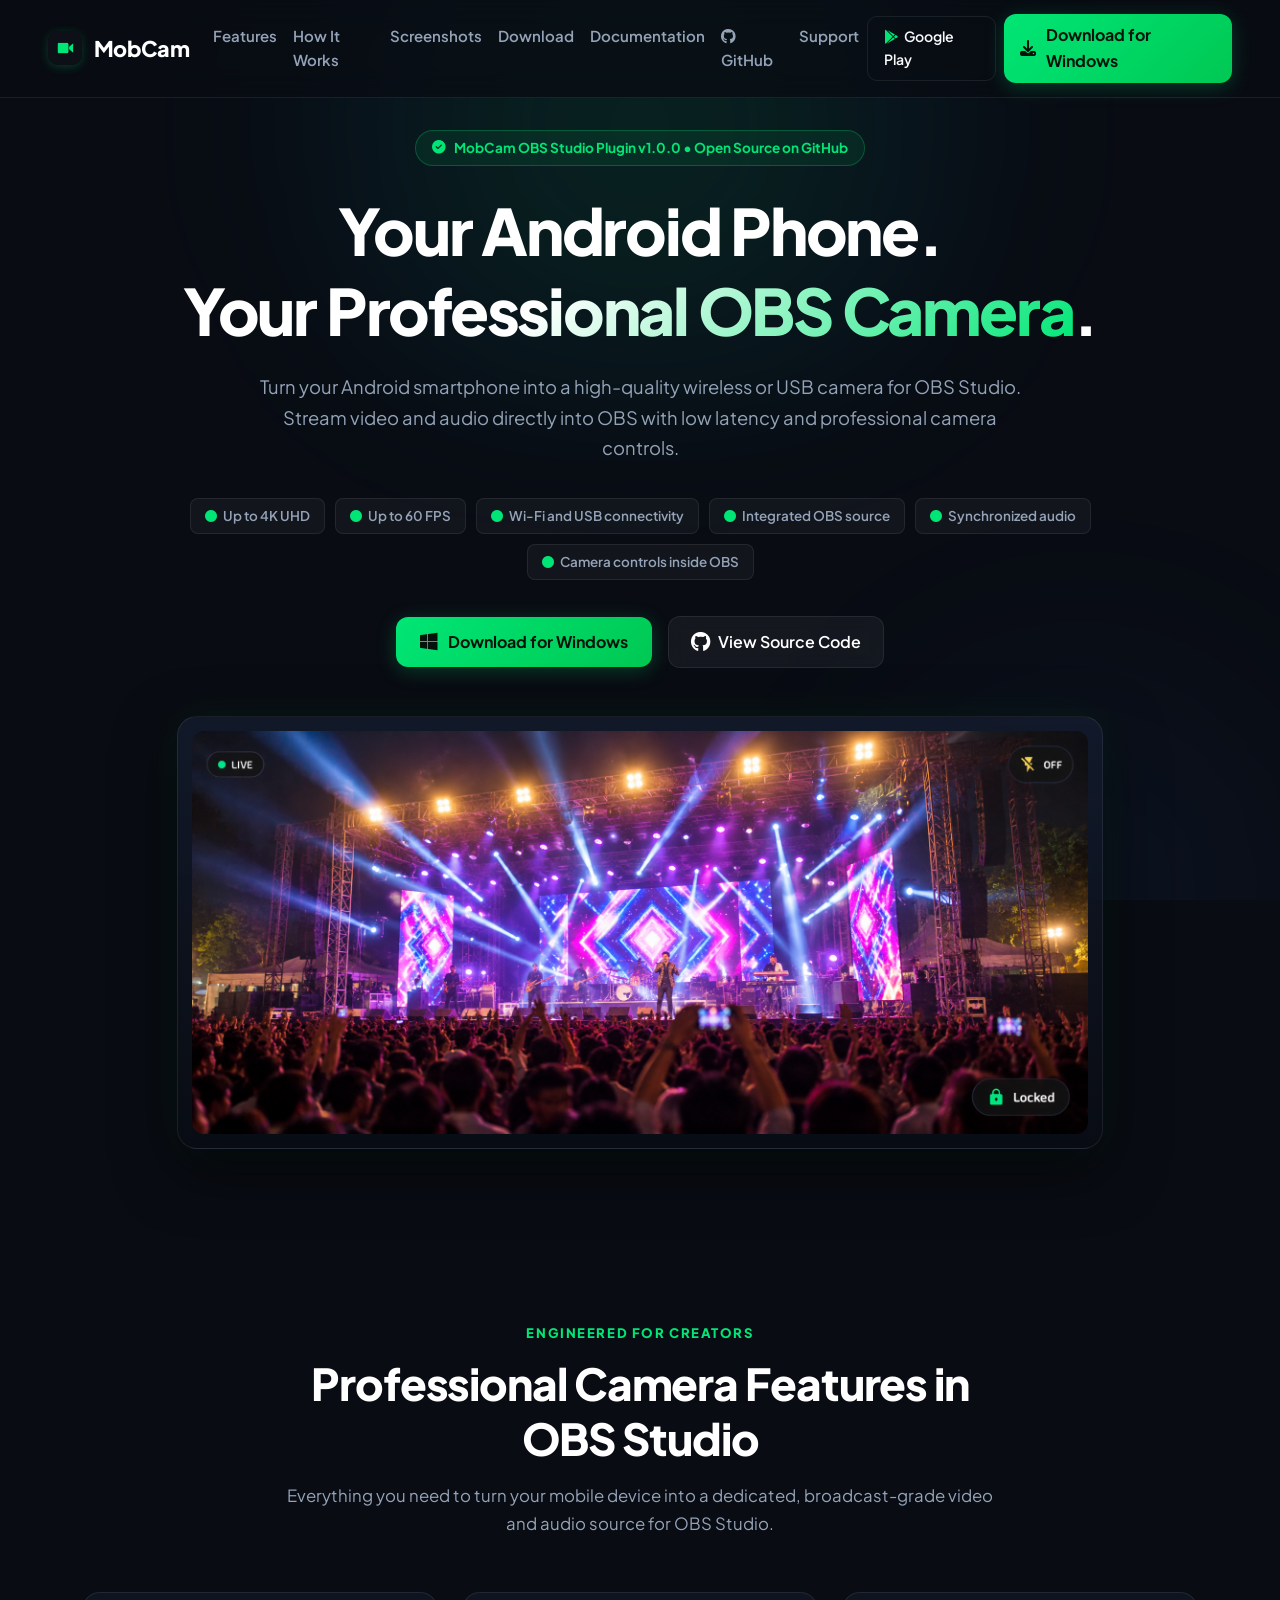
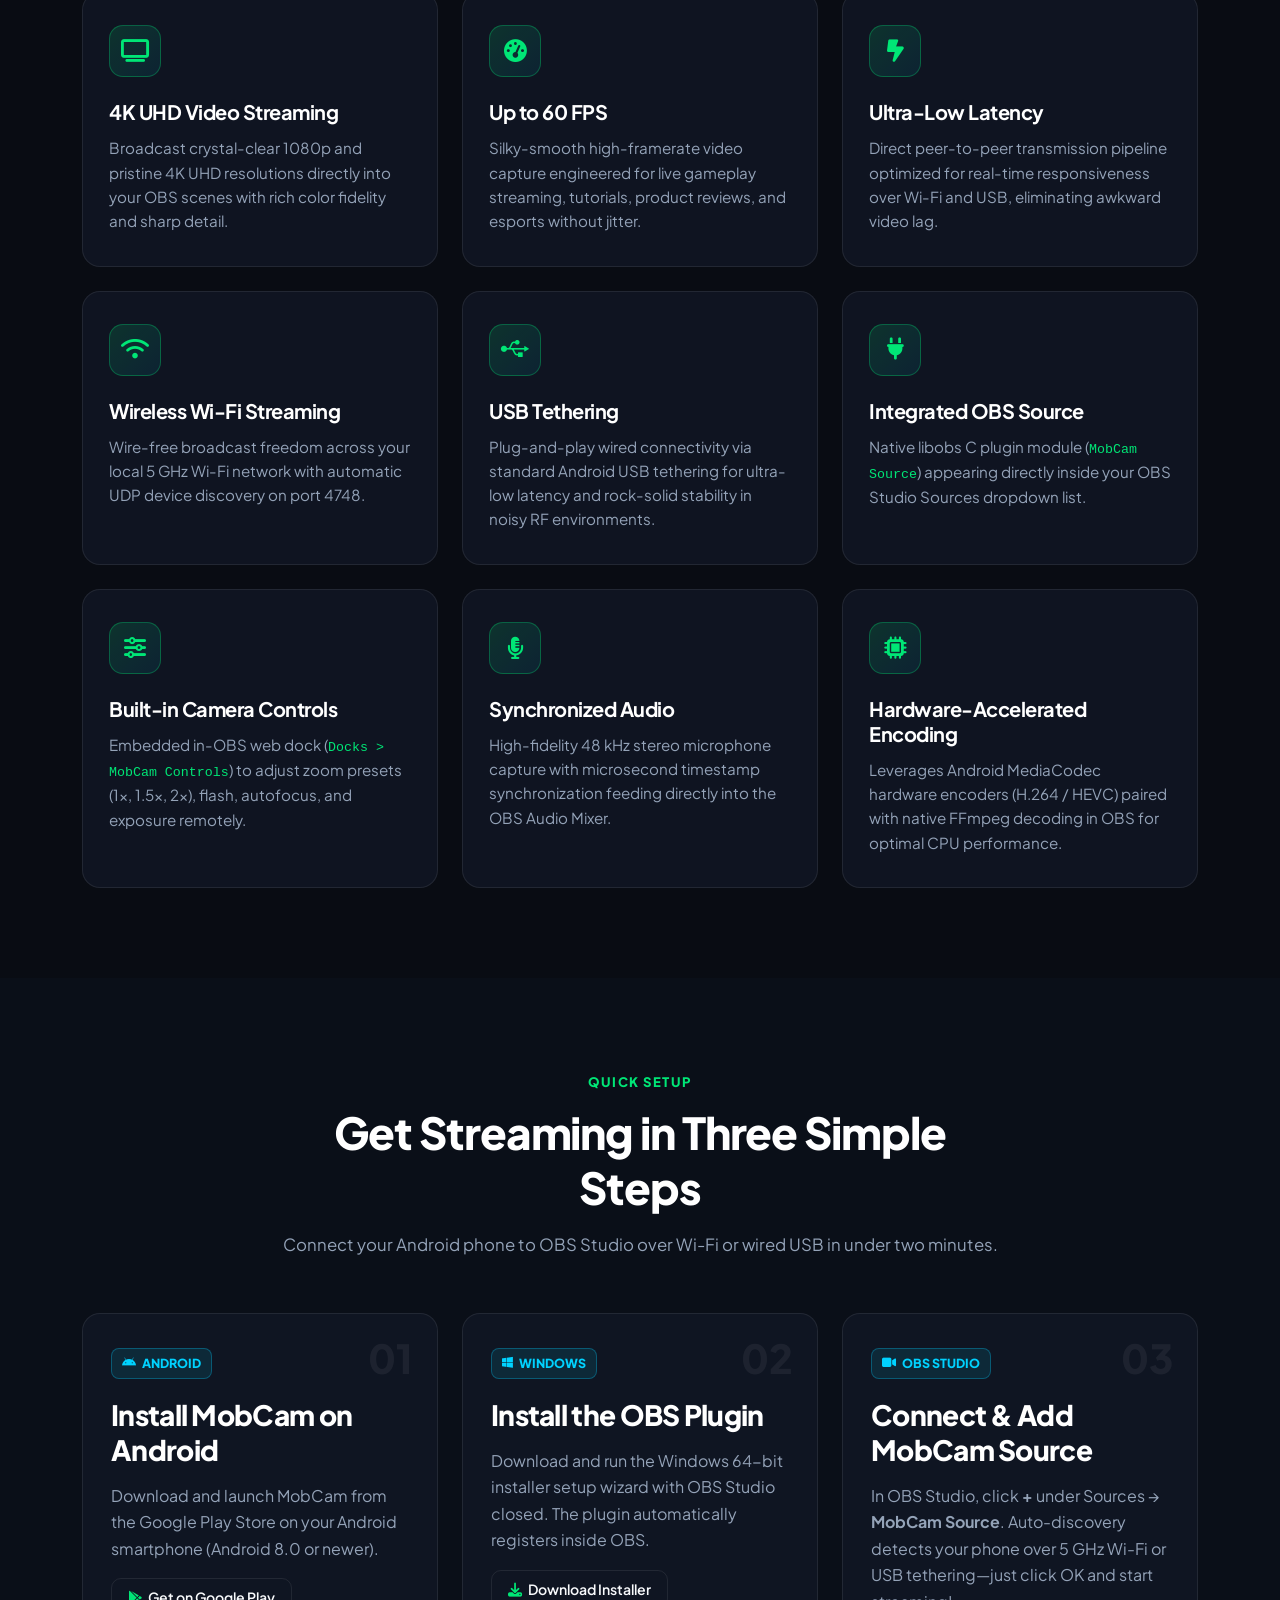
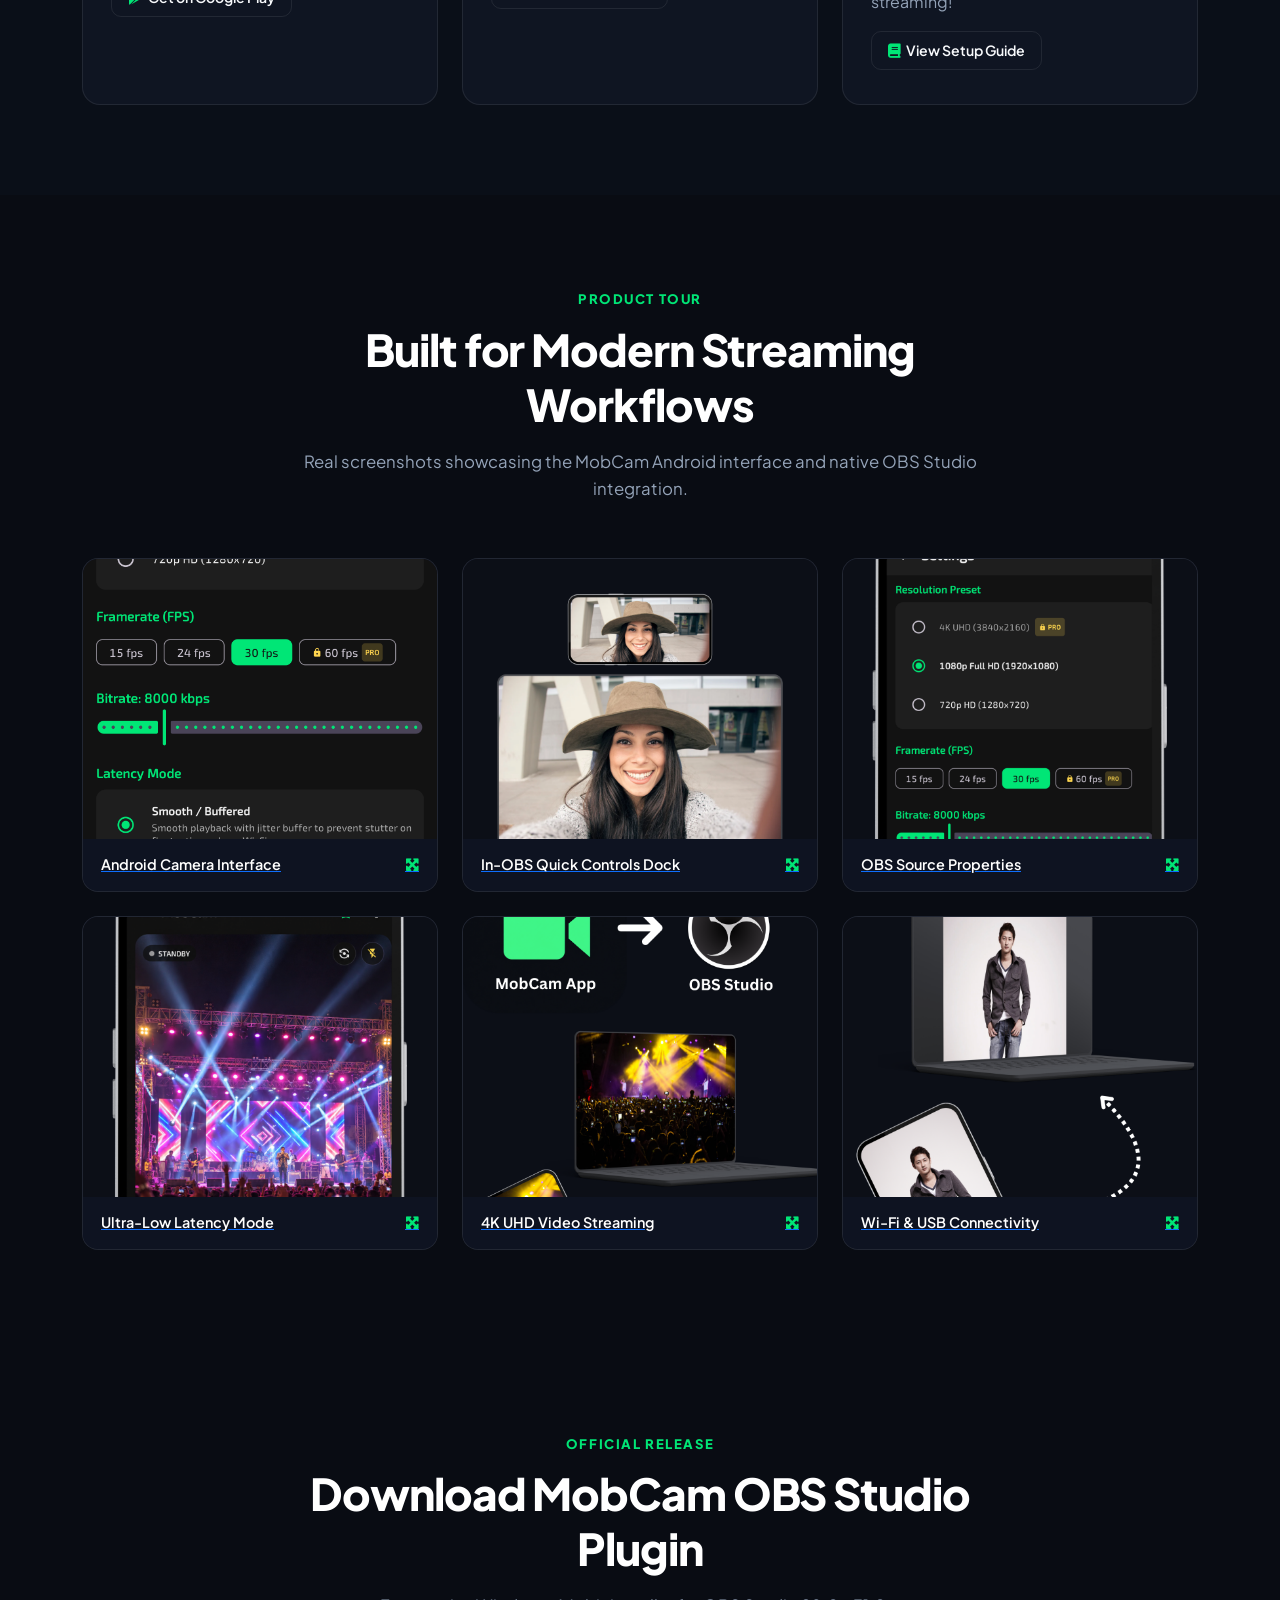
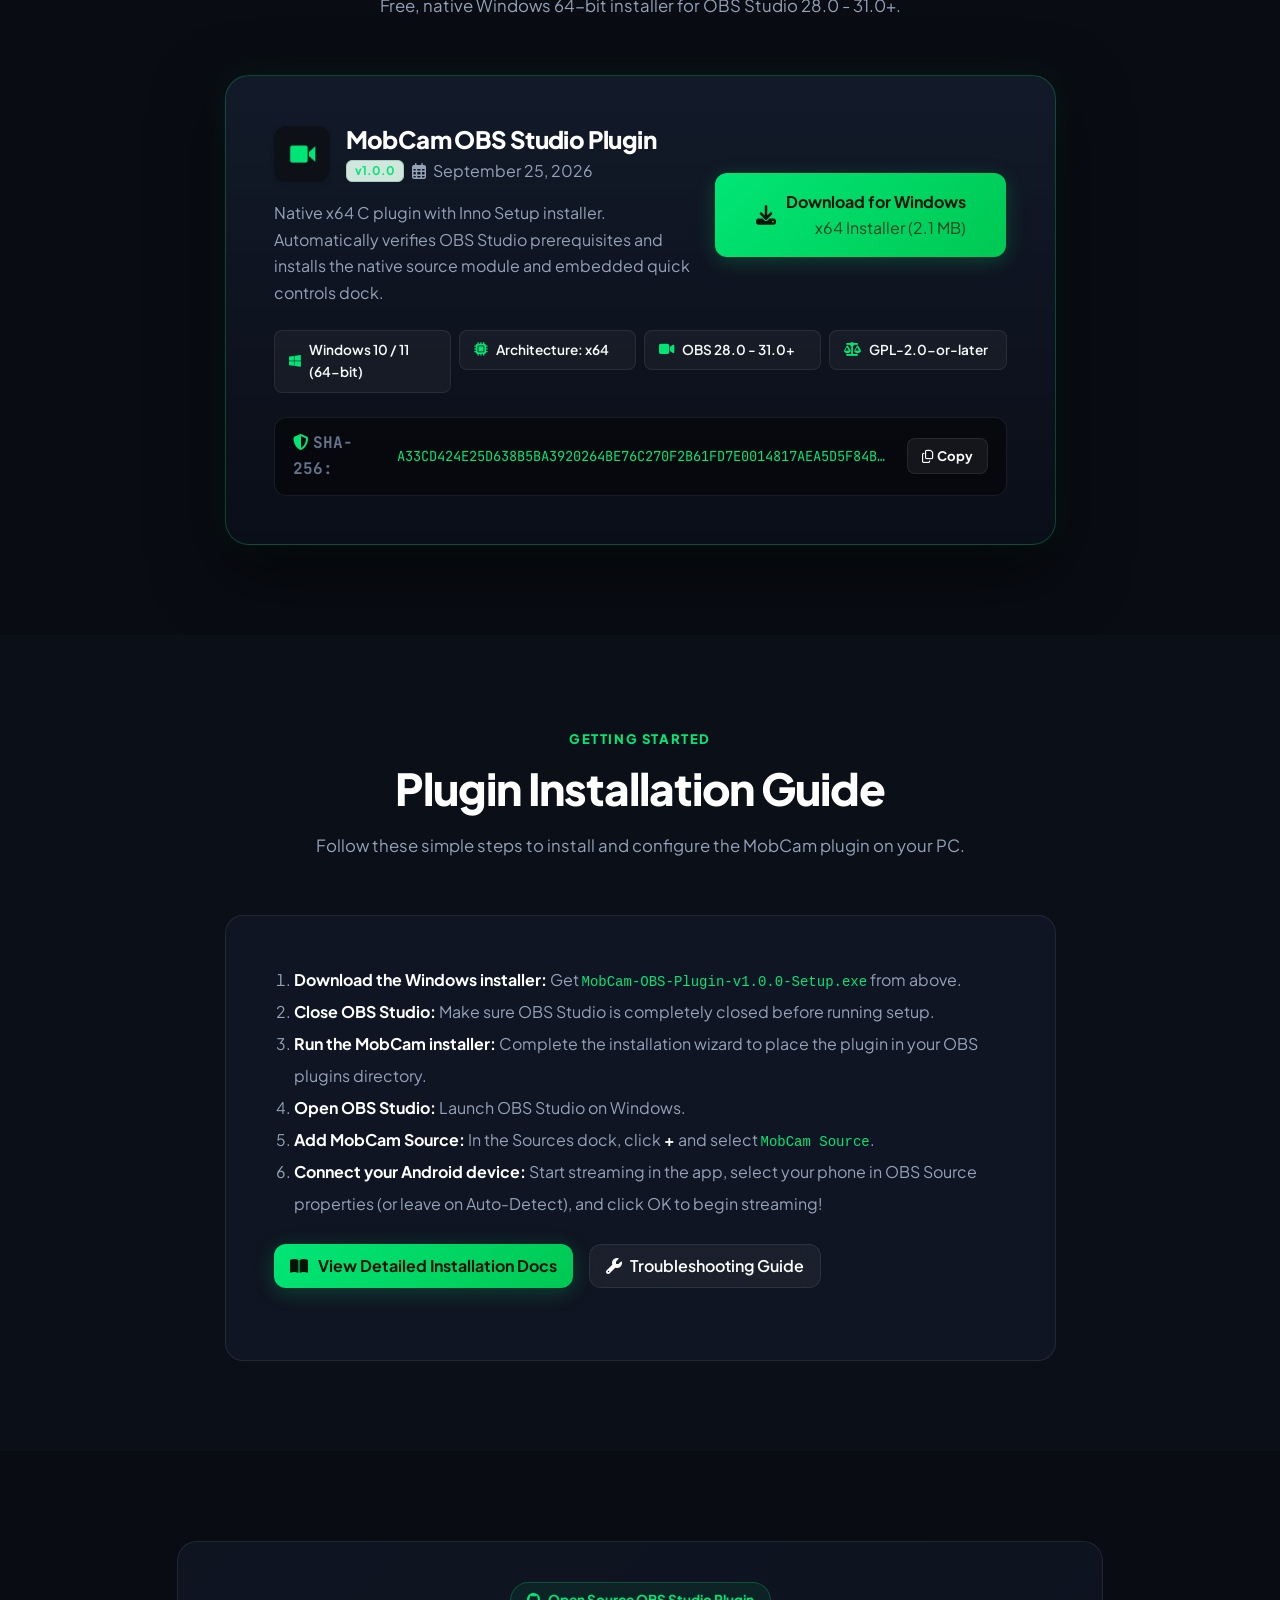
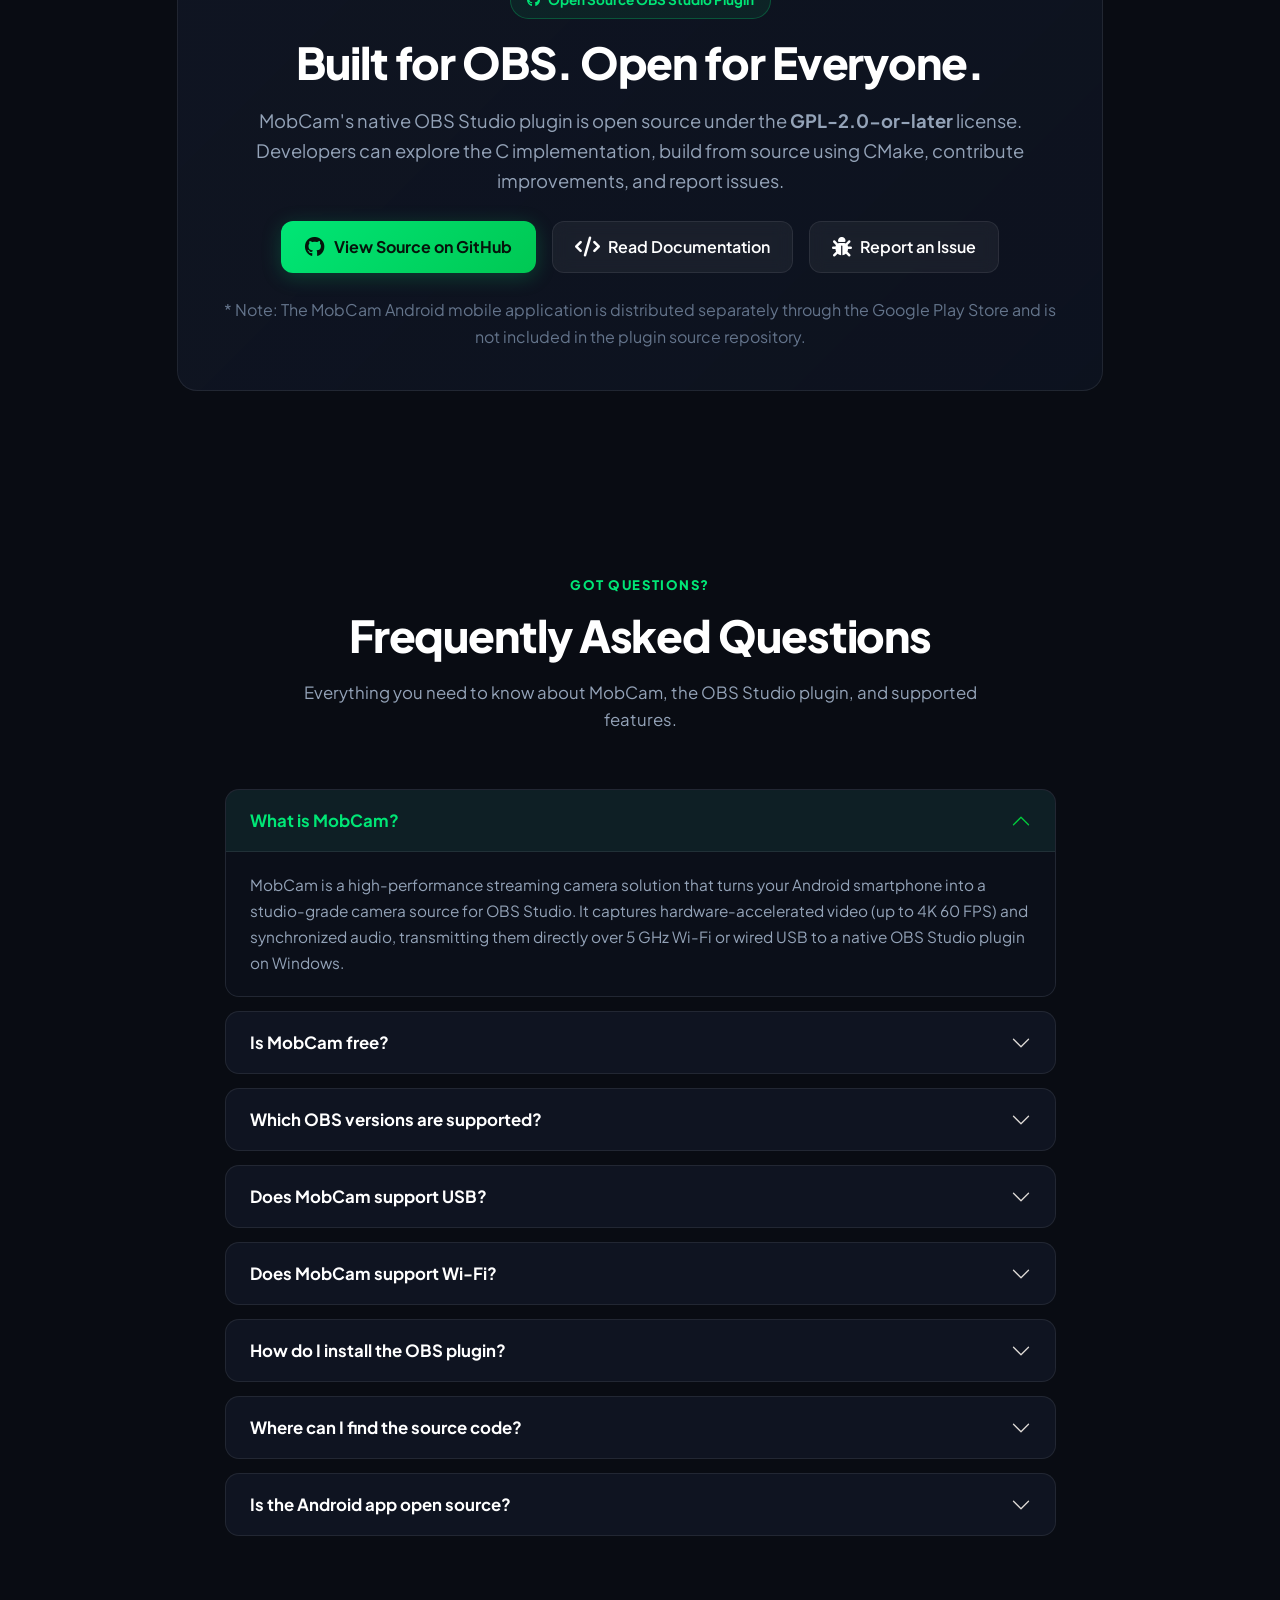
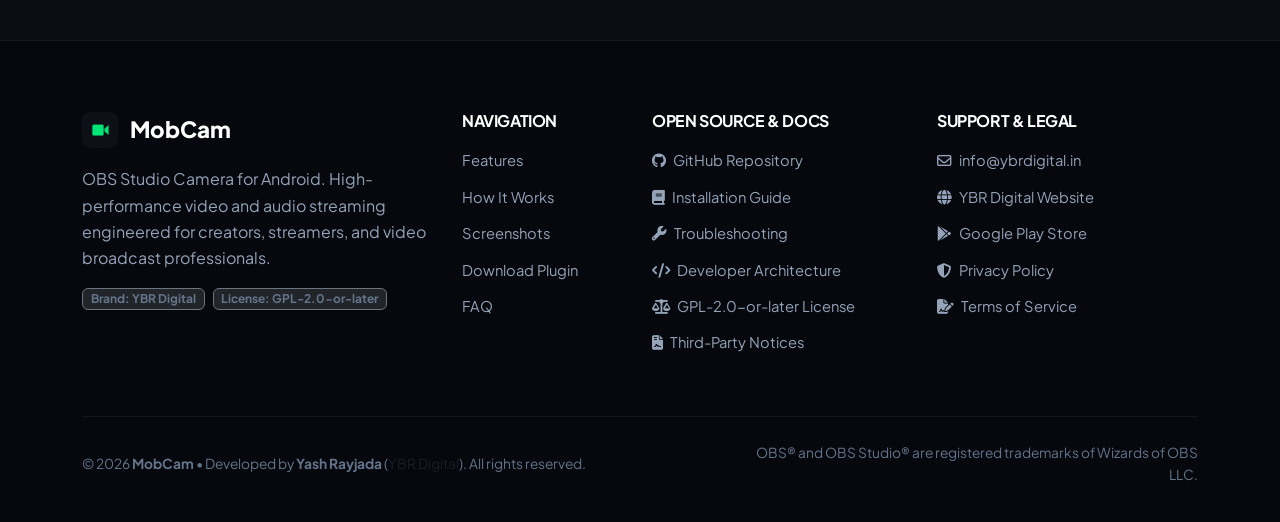
==== commit 9918d69e: "fix(docs): remove obsolete ADB and PIN references to match actual auto-discovery & USB tethering imp" ====
--- a/index.html
+++ b/index.html
@@ -229,7 +229,7 @@
               <i class="fab fa-usb"></i>
             </div>
             <h3>USB Tethering</h3>
-            <p>Plug-and-play wired connectivity via USB tethering or ADB reverse tunneling for rock-solid stability in noisy RF environments.</p>
+            <p>Plug-and-play wired connectivity via standard Android USB tethering for ultra-low latency and rock-solid stability in noisy RF environments.</p>
           </div>
         </div>
 
@@ -331,7 +331,7 @@
             <div class="step-badge"><i class="fas fa-video"></i> OBS Studio</div>
             <h3 class="mb-3">Connect &amp; Add MobCam Source</h3>
             <p class="text-muted-custom mb-3">
-              In OBS Studio, click <strong>+</strong> under Sources &rarr; <strong>MobCam Source</strong>. Connect via 5 GHz Wi-Fi or USB tethering, enter the 6-digit PIN, and start streaming!
+              In OBS Studio, click <strong>+</strong> under Sources &rarr; <strong>MobCam Source</strong>. Auto-discovery detects your phone over 5 GHz Wi-Fi or USB tethering—just click OK and start streaming!
             </p>
             <a href="https://github.com/ybrdigital/mobcam/blob/main/docs/installation.md" class="btn btn-sm btn-nav-outline" target="_blank" rel="noopener noreferrer">
               <i class="fas fa-book me-1 text-green"></i> View Setup Guide
@@ -535,7 +535,7 @@
               <li><strong class="text-white">Run the MobCam installer:</strong> Complete the installation wizard to place the plugin in your OBS plugins directory.</li>
               <li><strong class="text-white">Open OBS Studio:</strong> Launch OBS Studio on Windows.</li>
               <li><strong class="text-white">Add MobCam Source:</strong> In the Sources dock, click <strong class="text-white">+</strong> and select <code class="text-green">MobCam Source</code>.</li>
-              <li><strong class="text-white">Connect your Android device:</strong> Pair your phone via 5 GHz Wi-Fi or USB tethering, enter your 6-digit PIN, and begin streaming!</li>
+              <li><strong class="text-white">Connect your Android device:</strong> Start streaming in the app, select your phone in OBS Source properties (or leave on Auto-Detect), and click OK to begin streaming!</li>
             </ol>
 
             <div class="d-flex flex-wrap gap-3">
@@ -660,7 +660,7 @@
               </h2>
               <div id="collapseFour" class="accordion-collapse collapse" aria-labelledby="headingFour" data-bs-parent="#faqAccordion">
                 <div class="accordion-body">
-                  Yes! MobCam supports wired USB connections via Android USB Tethering or ADB reverse port forwarding (<code class="text-green">127.0.0.1:4747</code>). A wired USB connection provides the lowest possible latency and immune stability against wireless network congestion.
+                  Yes! MobCam supports wired USB connections via standard Android USB Tethering. Simply enable USB tethering in your phone settings, and MobCam auto-detects the wired high-speed connection for minimum latency and zero packet loss.
                 </div>
               </div>
             </div>
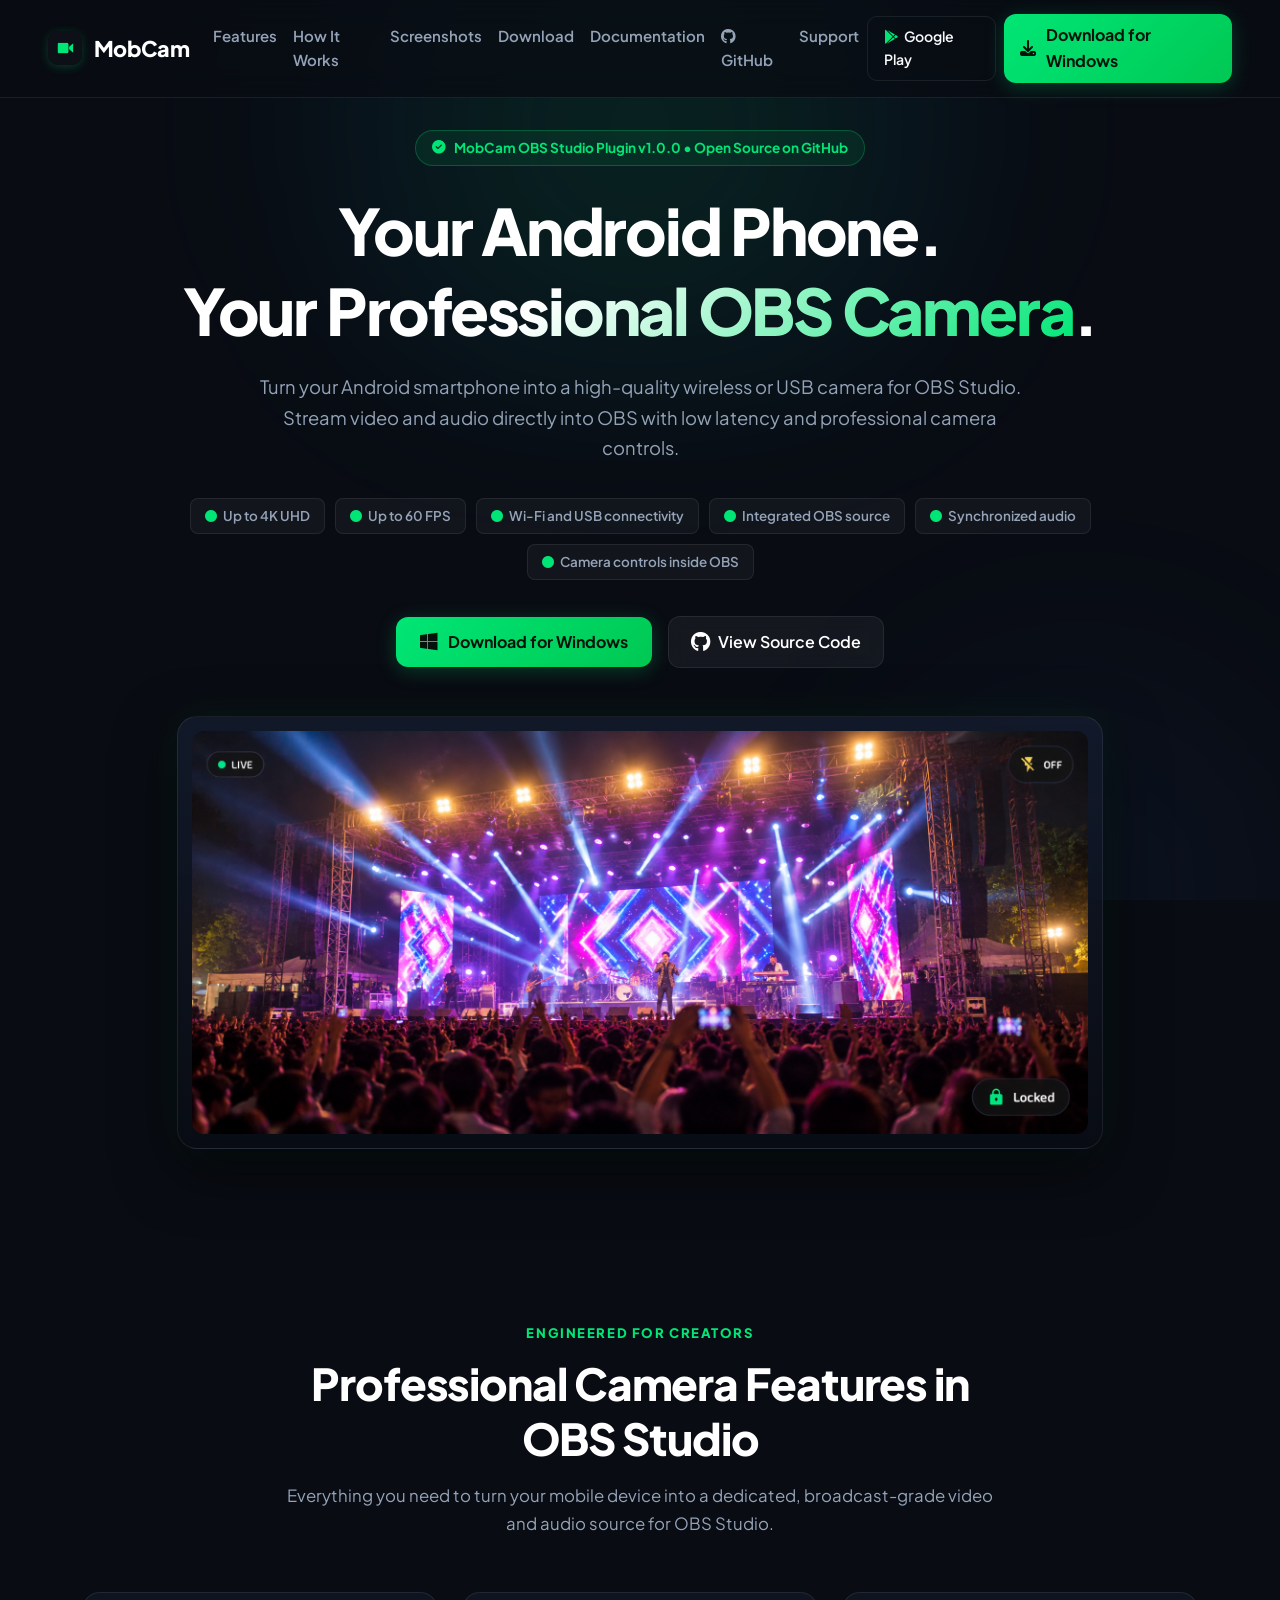
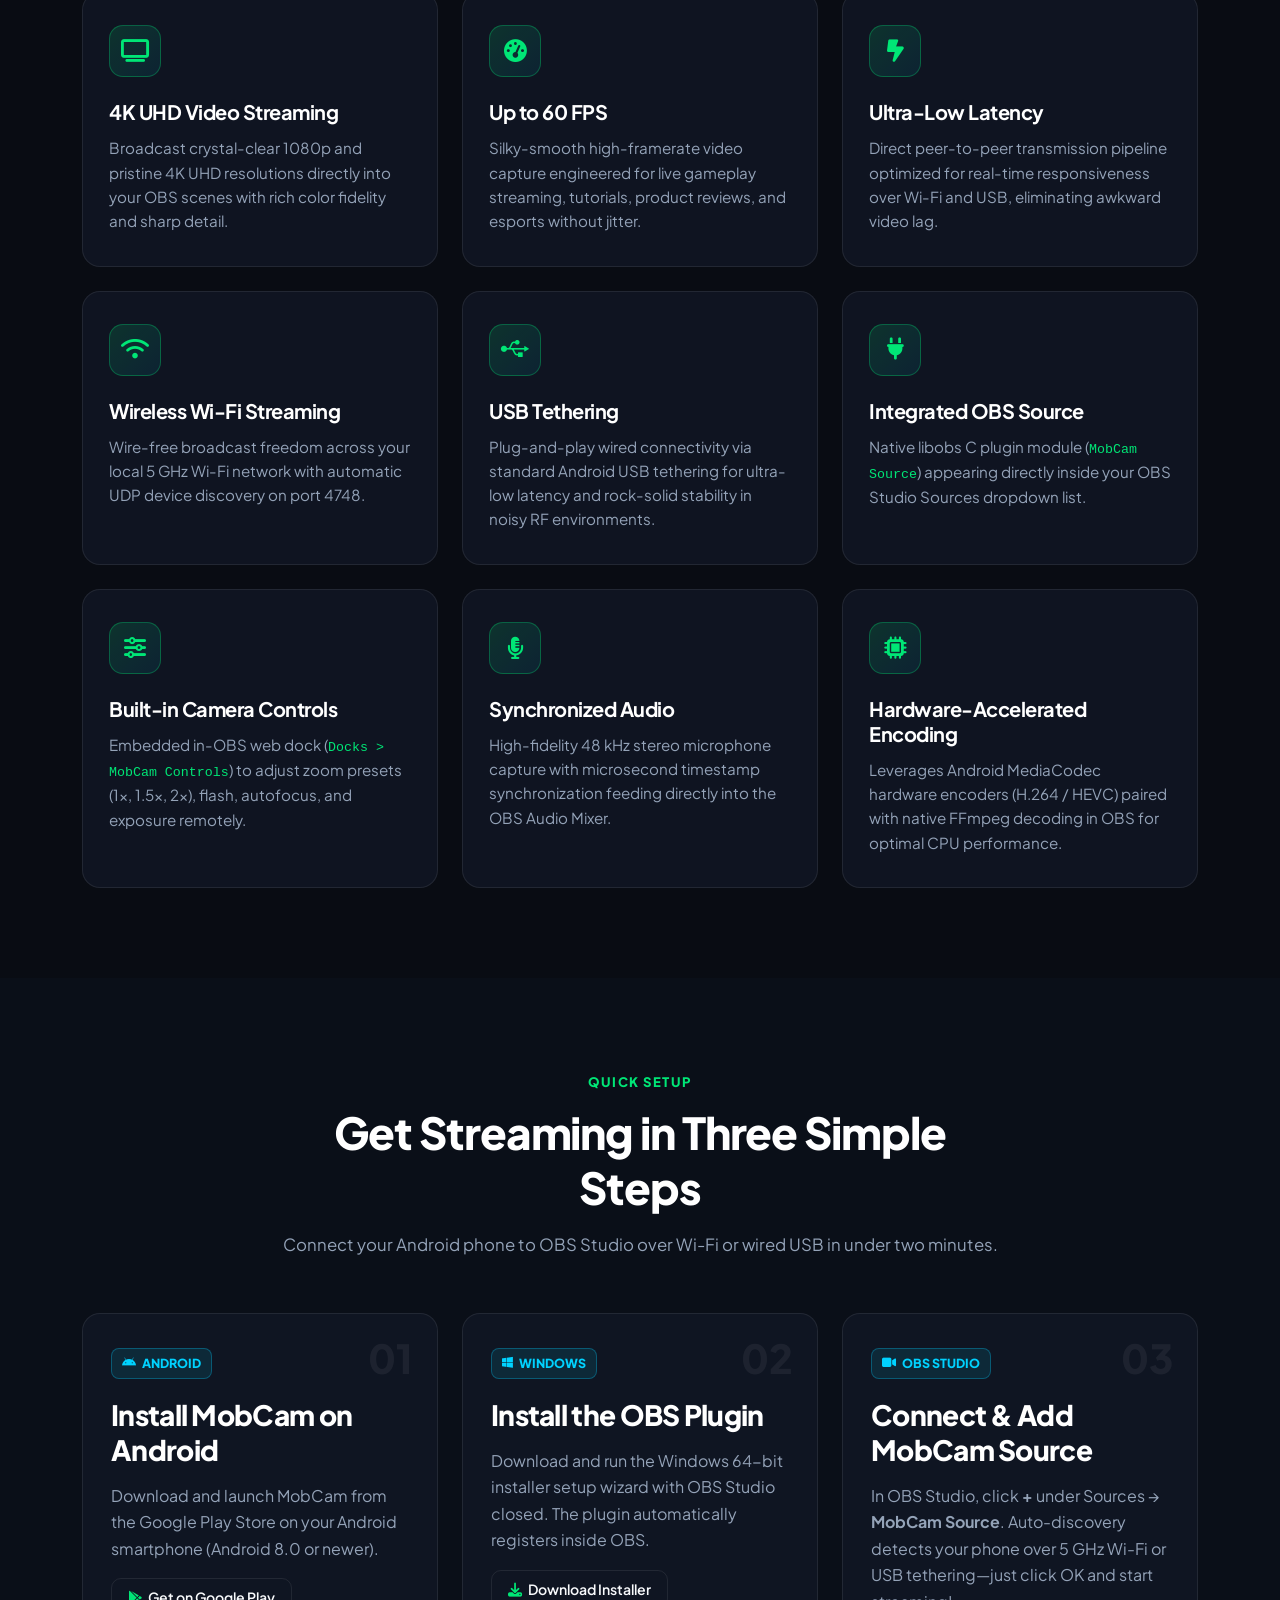
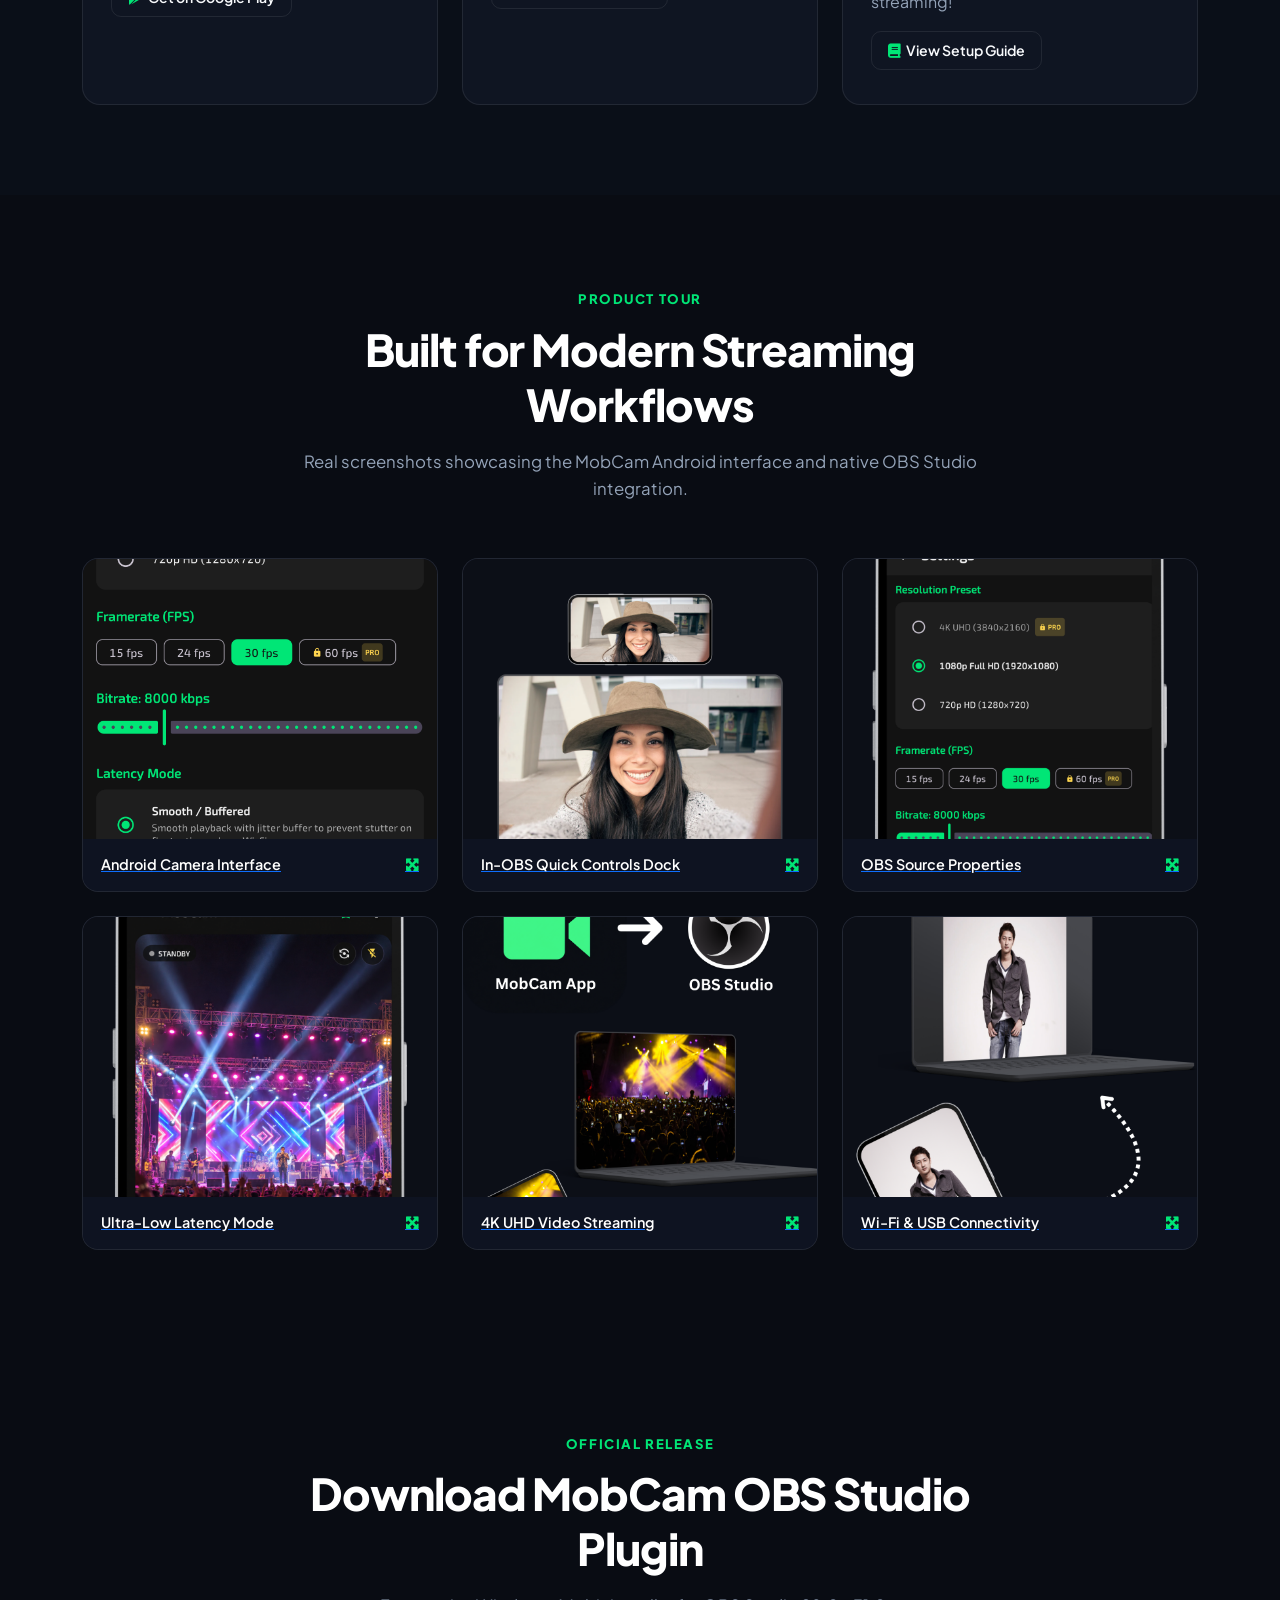
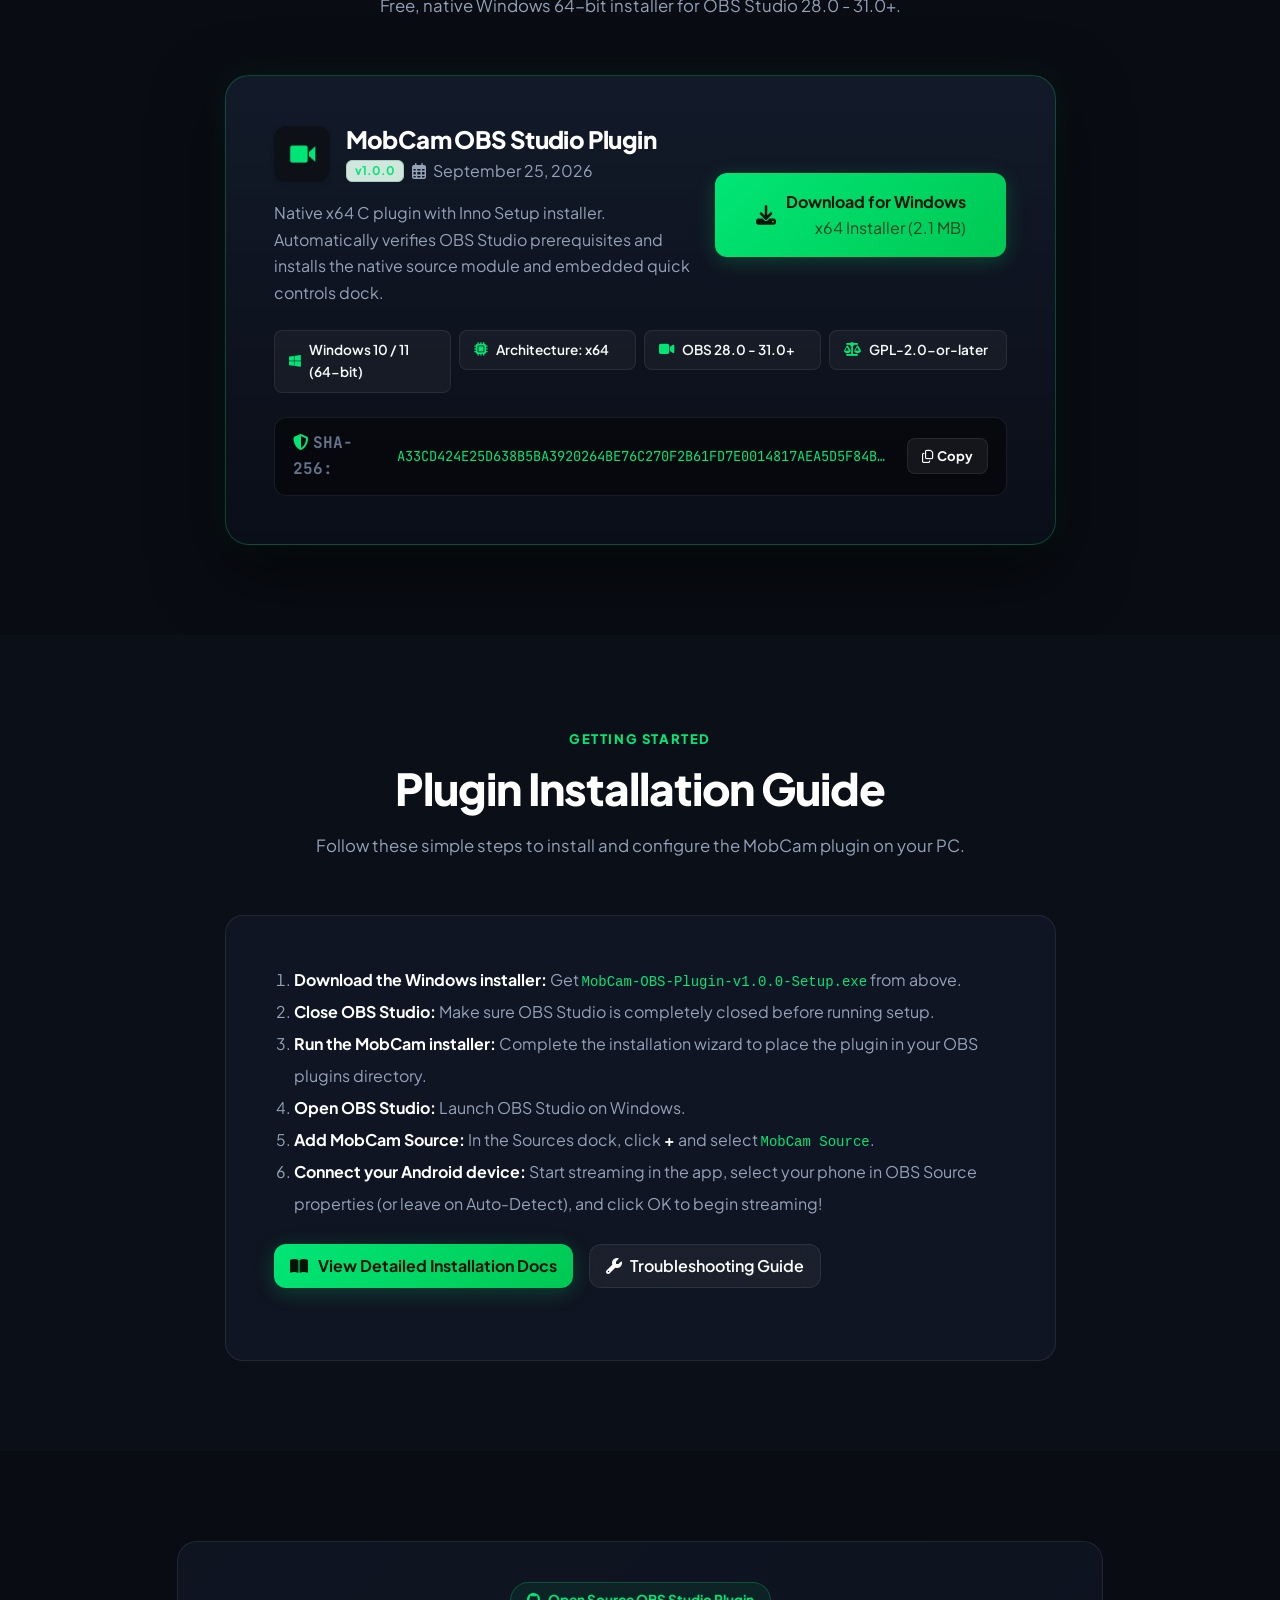
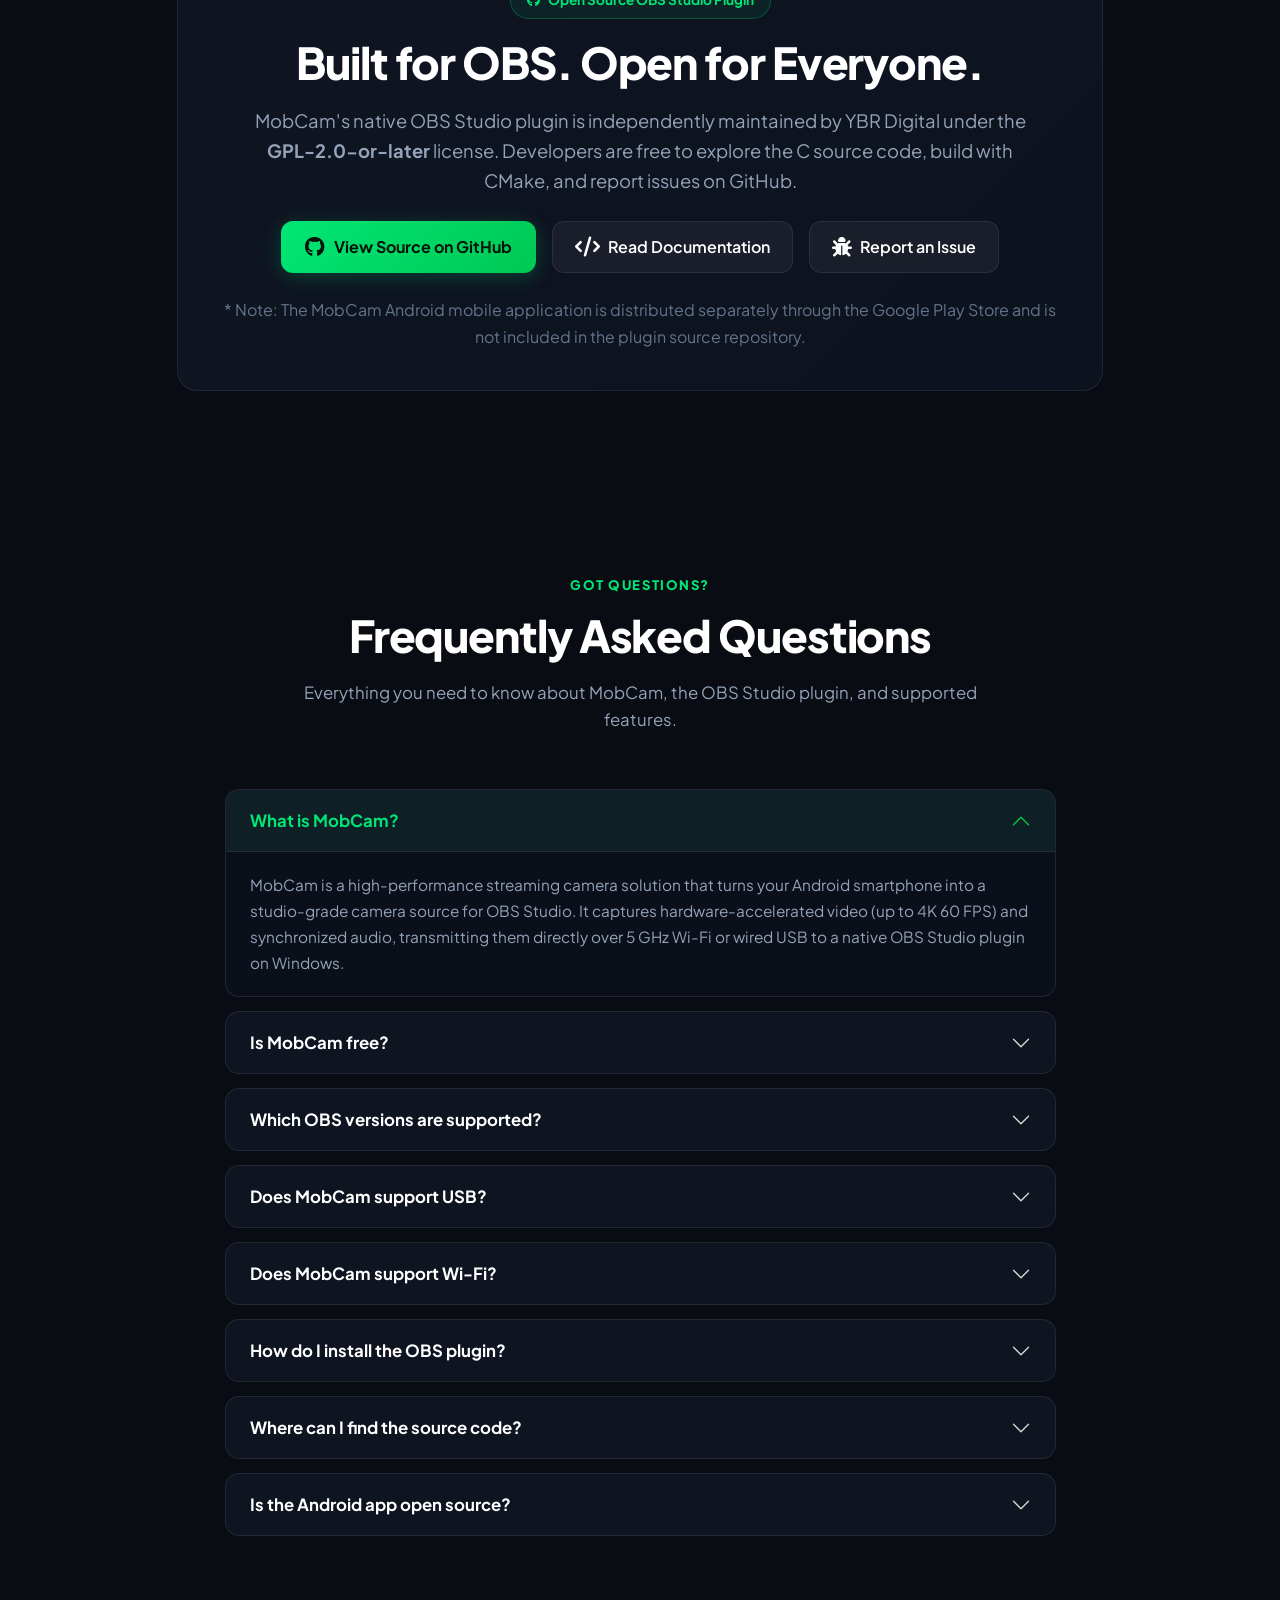
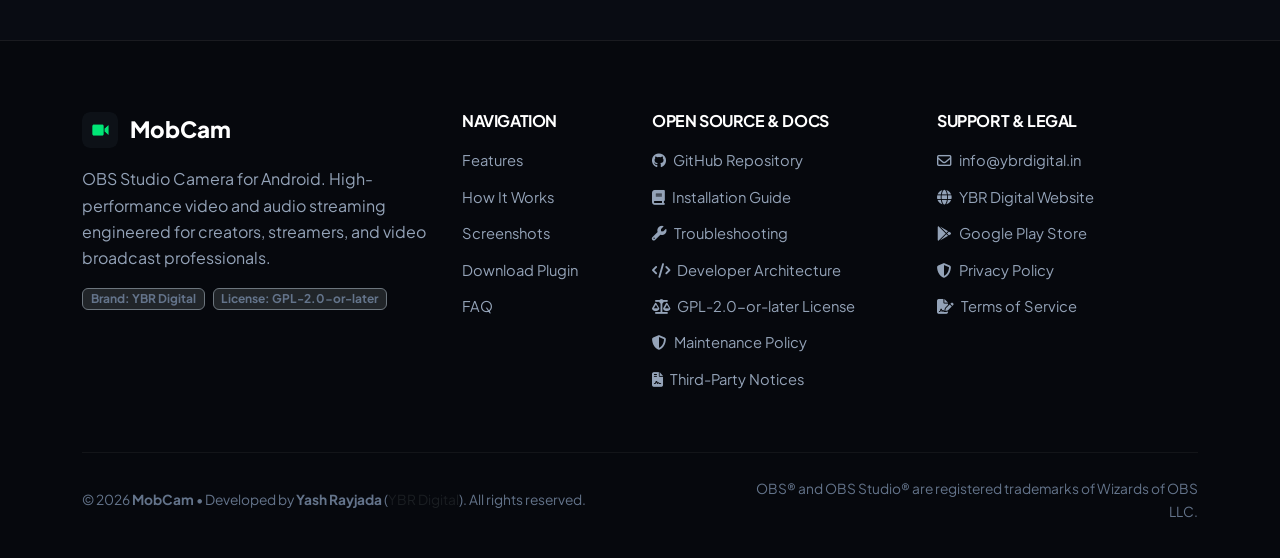
==== commit ad017860: "docs: establish official MobCam Project Maintenance Policy in CONTRIBUTING.md, README, and website" ====
--- a/index.html
+++ b/index.html
@@ -568,7 +568,7 @@
             <h2 class="section-title mb-3">Built for OBS. Open for Everyone.</h2>
 
             <p class="hero-desc mx-auto mb-4">
-              MobCam's native OBS Studio plugin is open source under the <strong>GPL-2.0-or-later</strong> license. Developers can explore the C implementation, build from source using CMake, contribute improvements, and report issues.
+              MobCam's native OBS Studio plugin is independently maintained by YBR Digital under the <strong>GPL-2.0-or-later</strong> license. Developers are free to explore the C source code, build with CMake, and report issues on GitHub.
             </p>
 
             <div class="d-flex flex-wrap justify-content-center gap-3 mb-4">
@@ -716,7 +716,7 @@
               </h2>
               <div id="collapseEight" class="accordion-collapse collapse" aria-labelledby="headingEight" data-bs-parent="#faqAccordion">
                 <div class="accordion-body">
-                  No. The MobCam Android mobile application and cloud backend are proprietary products developed by YBR Digital and distributed through the Google Play Store. This public open-source repository contains the native OBS Studio plugin and its official documentation.
+                  No. The MobCam Android mobile application is a proprietary product developed by YBR Digital and distributed through the Google Play Store. MobCam operates entirely peer-to-peer over your local network or USB link without any cloud backend servers. This public open-source repository contains the native OBS Studio plugin and its official documentation.
                 </div>
               </div>
             </div>
@@ -766,6 +766,7 @@
             <li><a href="https://github.com/ybrdigital/mobcam/blob/main/docs/troubleshooting.md" target="_blank" rel="noopener noreferrer"><i class="fas fa-wrench me-1"></i> Troubleshooting</a></li>
             <li><a href="https://github.com/ybrdigital/mobcam/blob/main/docs/development.md" target="_blank" rel="noopener noreferrer"><i class="fas fa-code me-1"></i> Developer Architecture</a></li>
             <li><a href="https://github.com/ybrdigital/mobcam/blob/main/LICENSE" target="_blank" rel="noopener noreferrer"><i class="fas fa-scale-balanced me-1"></i> GPL-2.0-or-later License</a></li>
+            <li><a href="https://github.com/ybrdigital/mobcam/blob/main/CONTRIBUTING.md" target="_blank" rel="noopener noreferrer"><i class="fas fa-shield-alt me-1"></i> Maintenance Policy</a></li>
             <li><a href="https://github.com/ybrdigital/mobcam/blob/main/THIRD_PARTY_LICENSES.md" target="_blank" rel="noopener noreferrer"><i class="fas fa-file-contract me-1"></i> Third-Party Notices</a></li>
           </ul>
         </div>
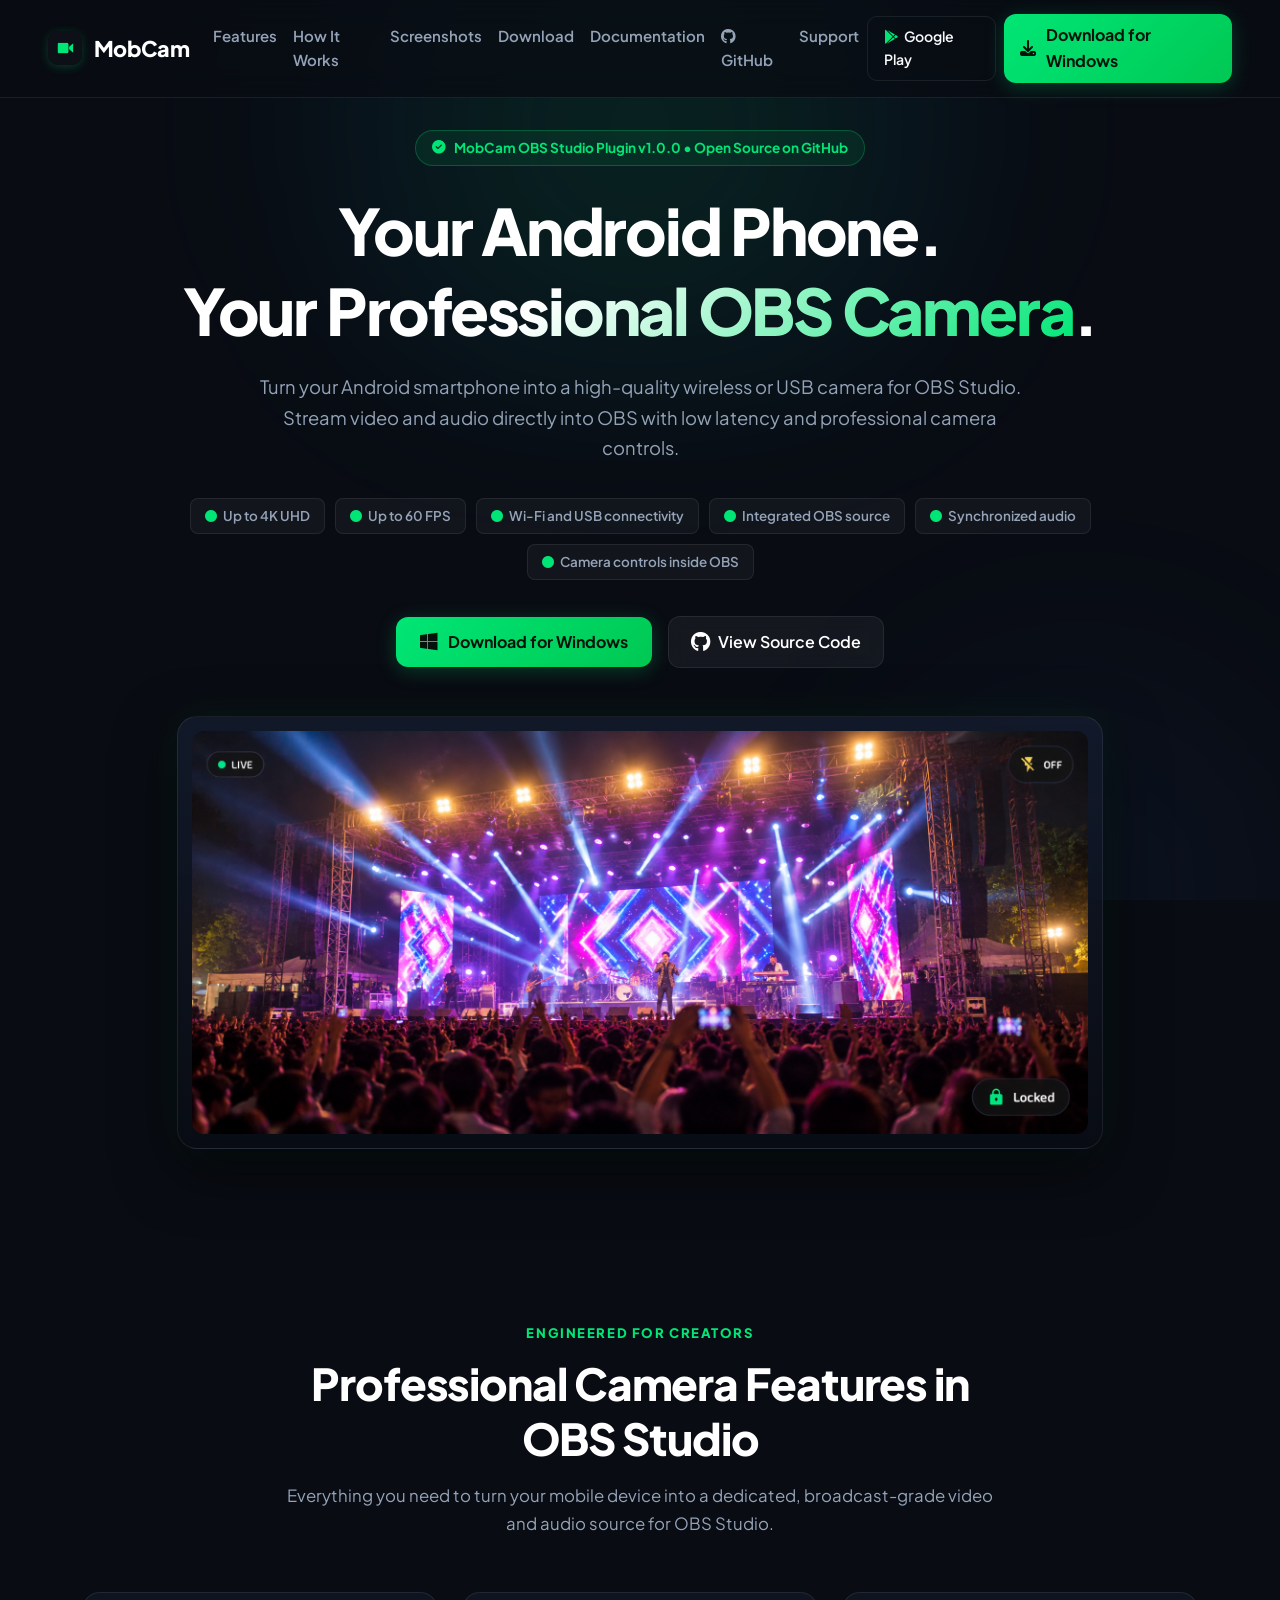
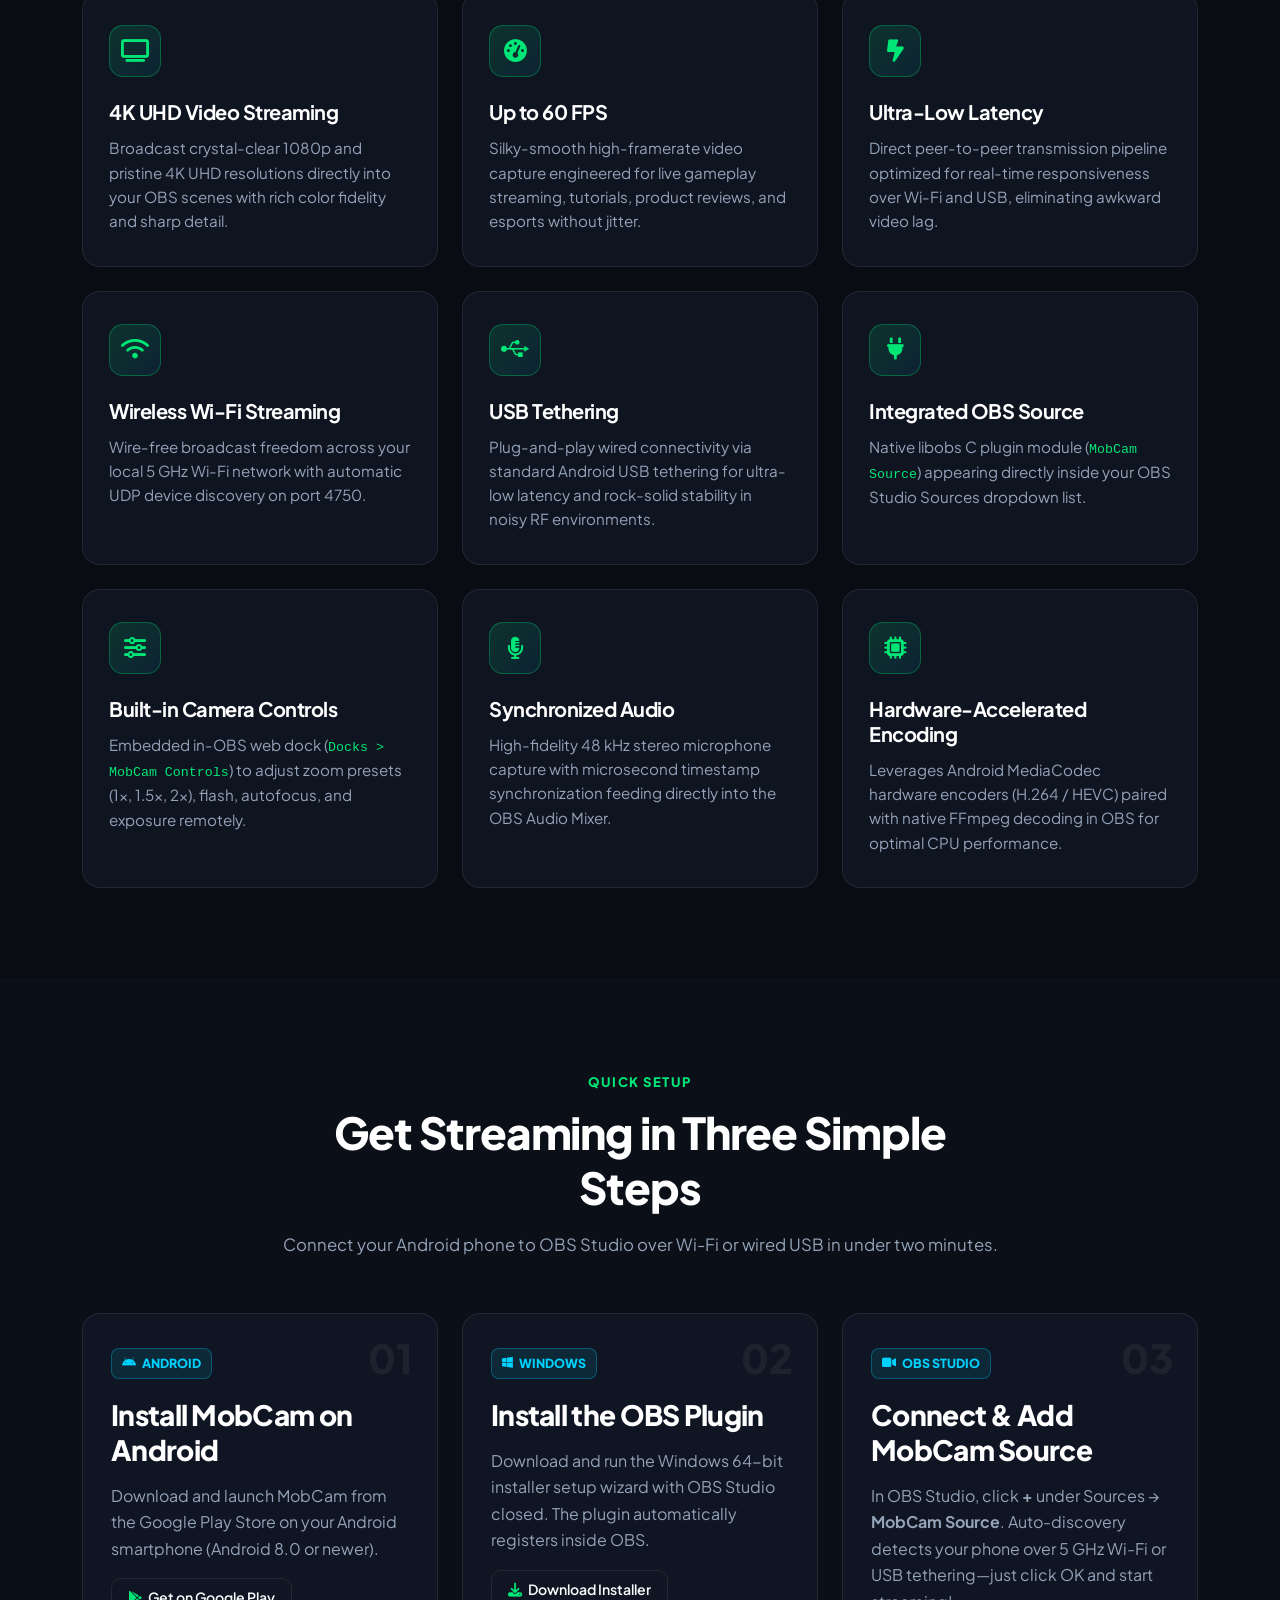
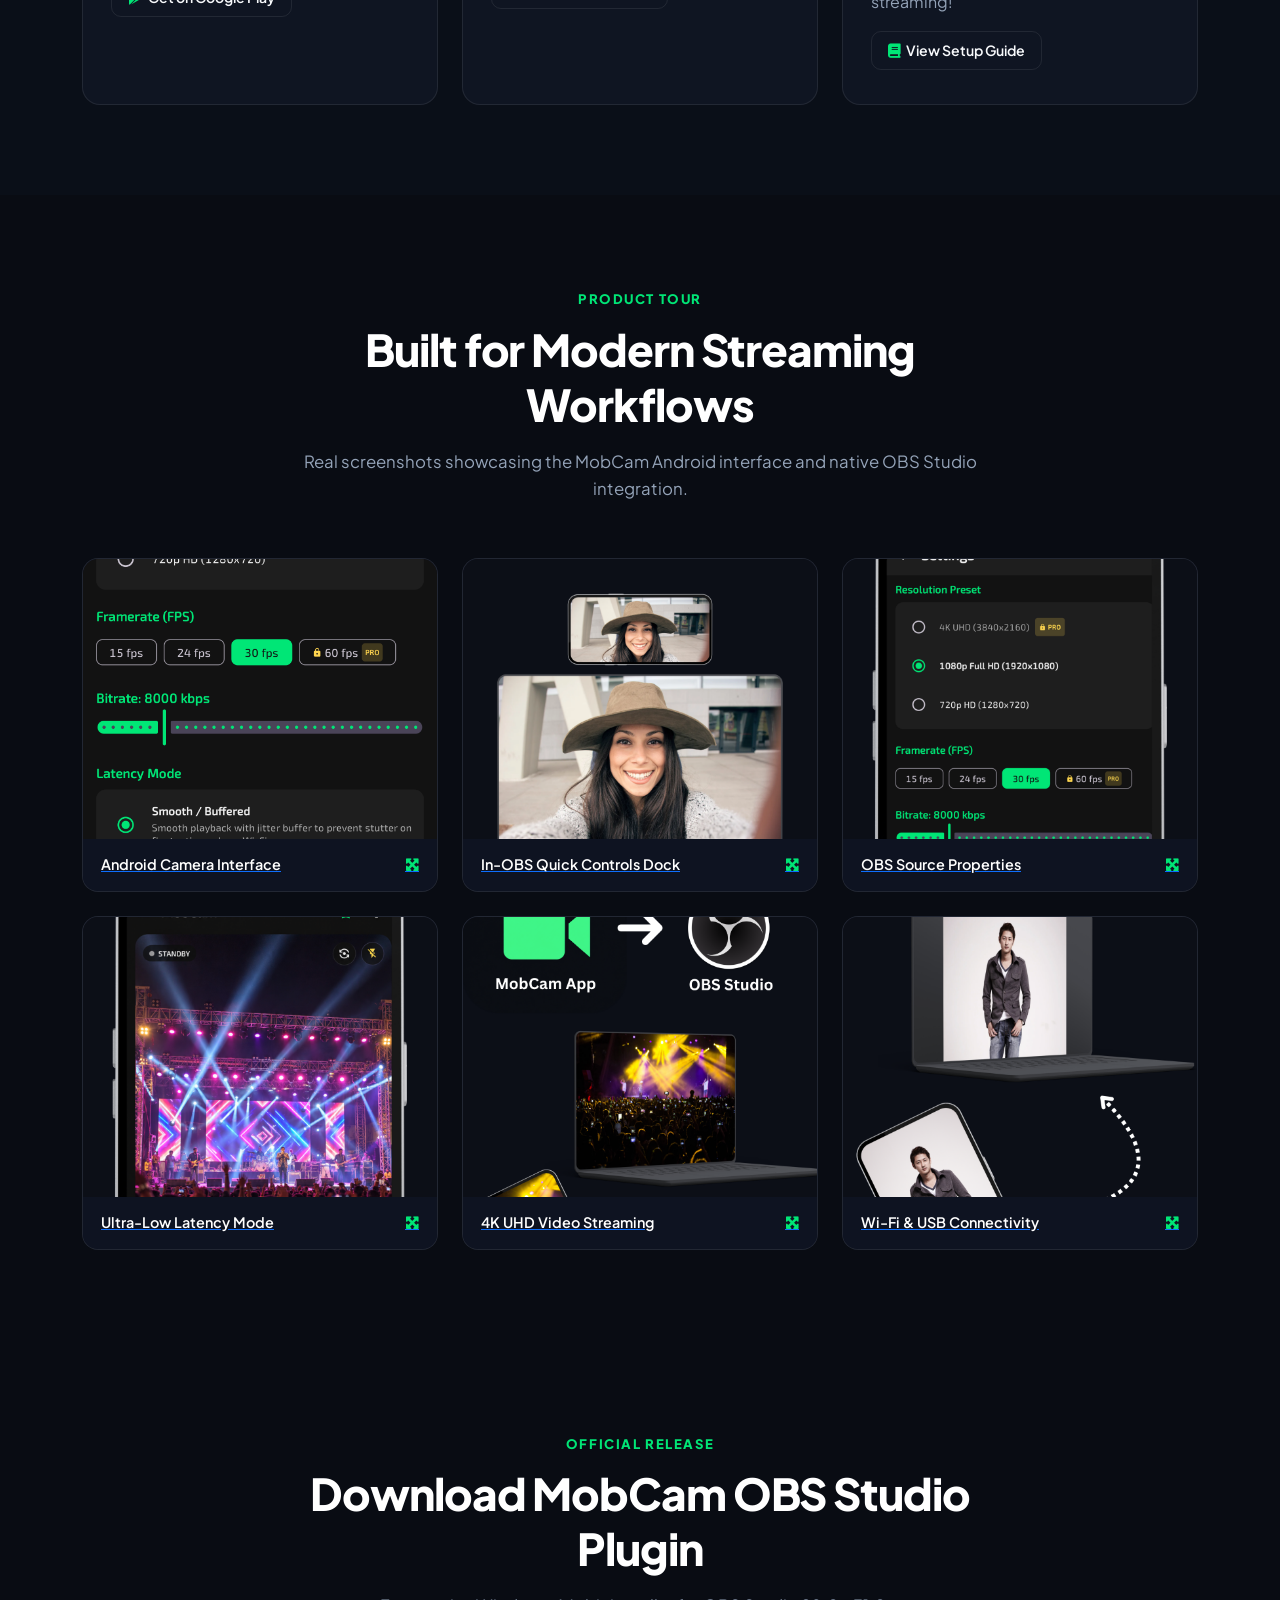
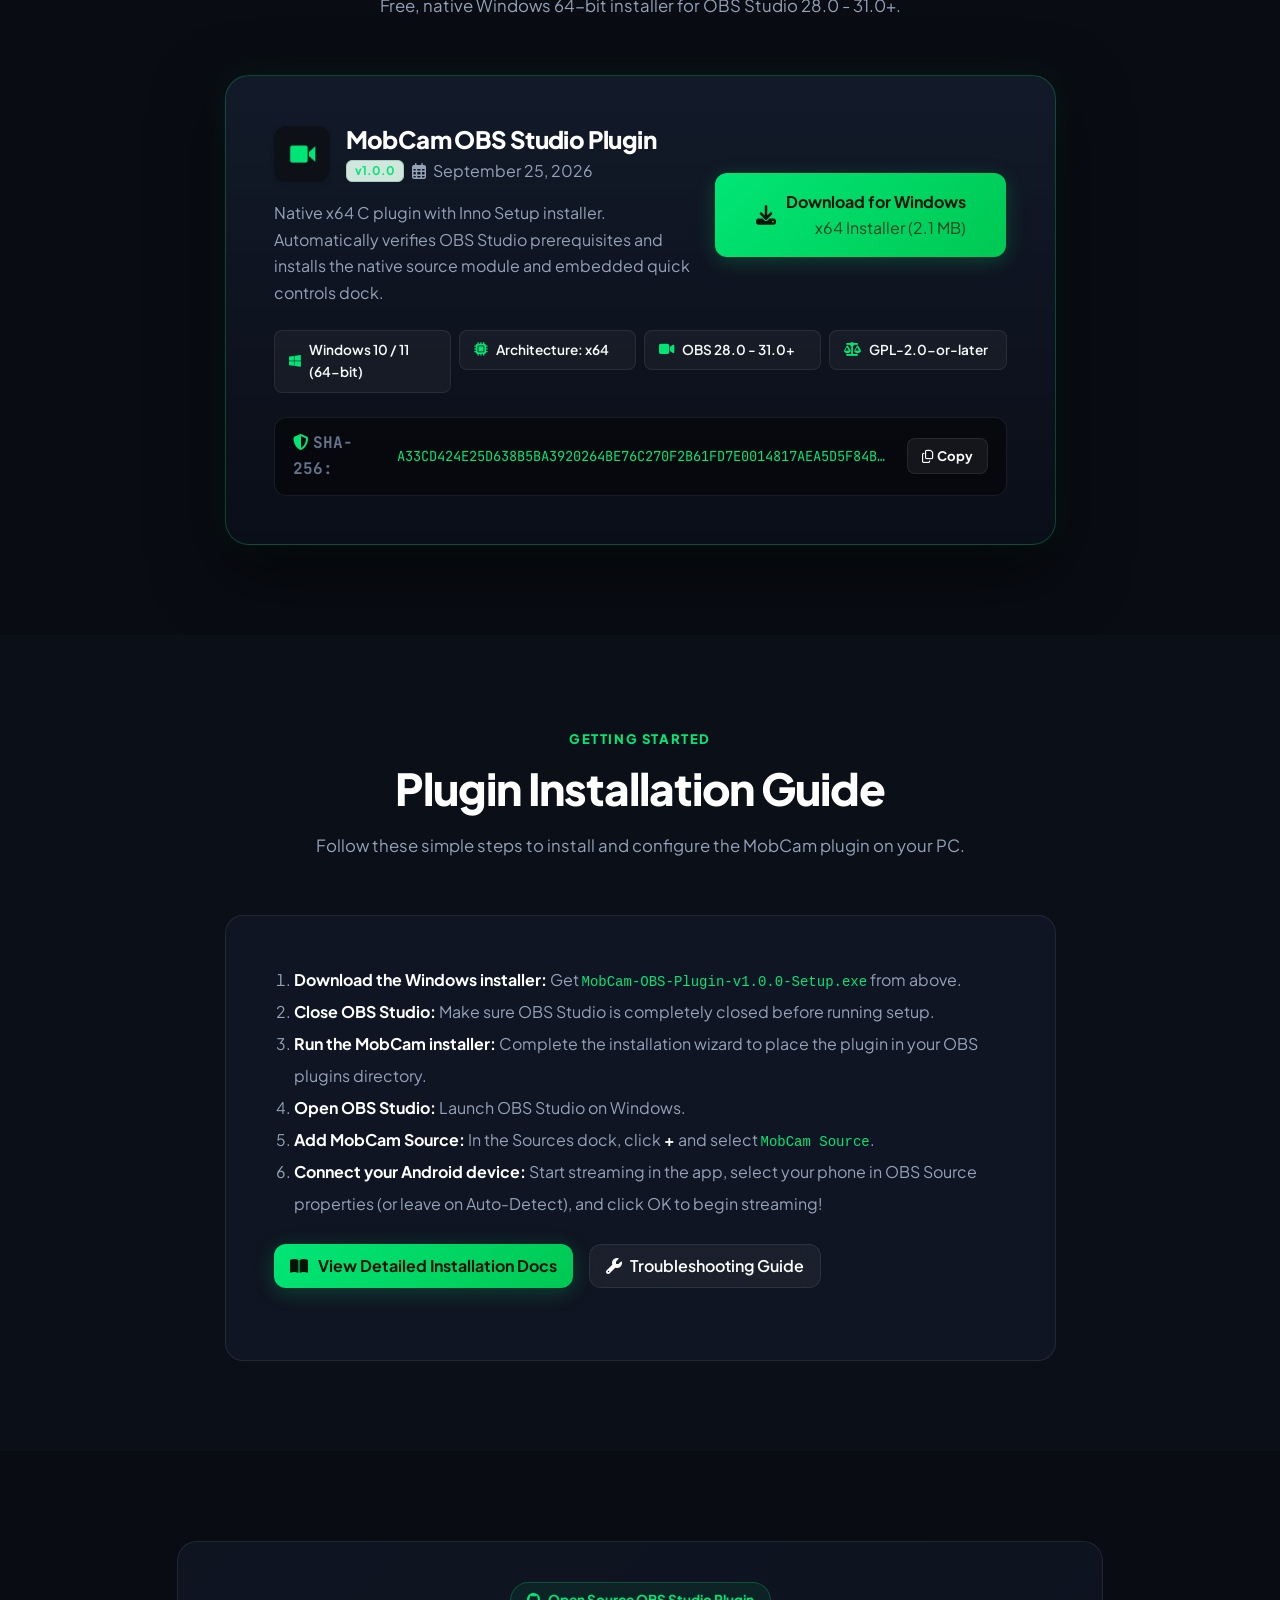
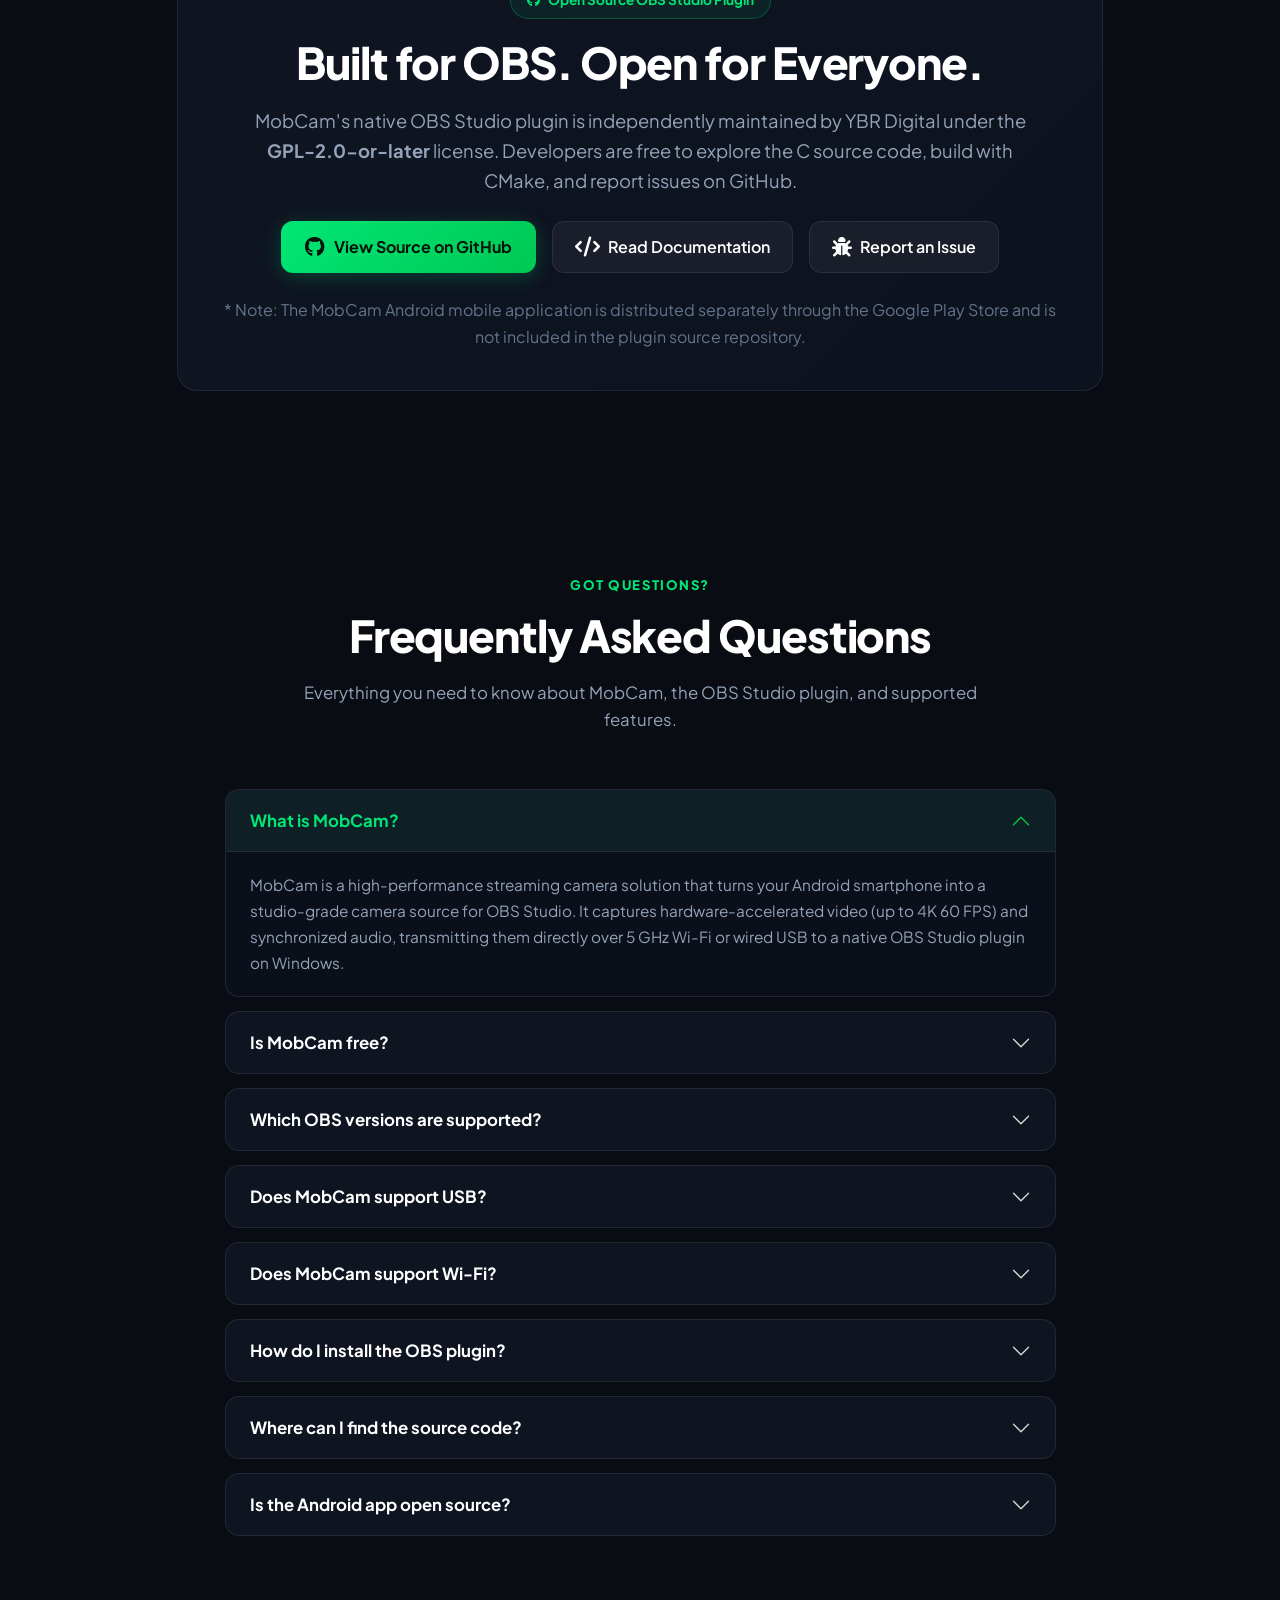
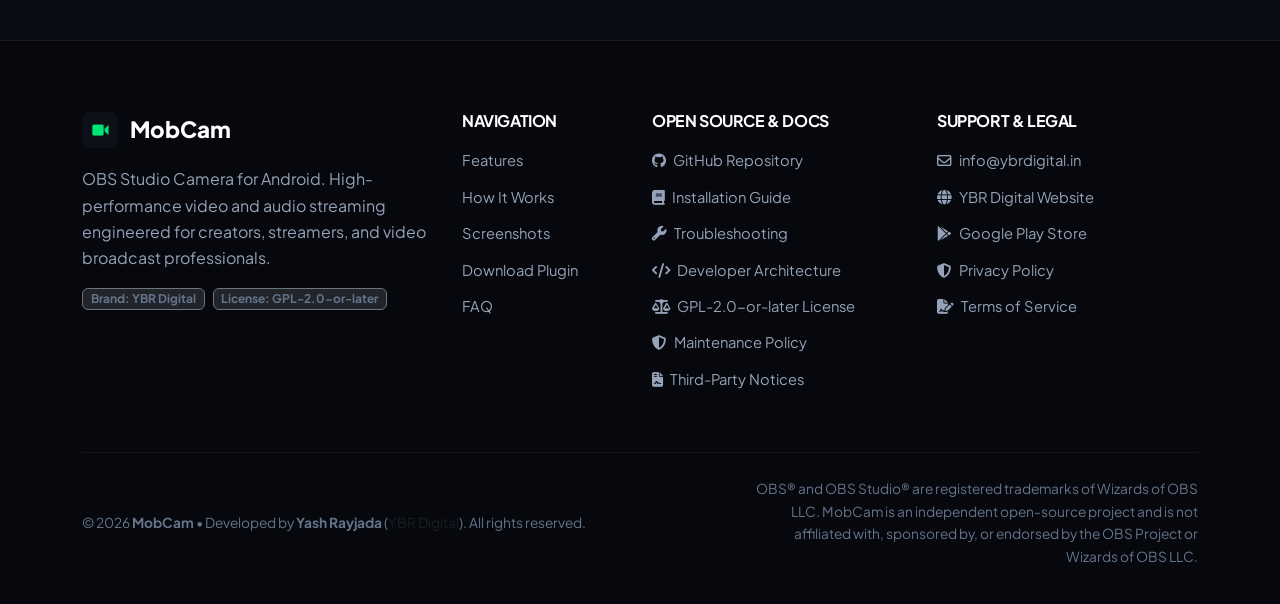
==== commit f29945d8: "docs: complete open-source publication audit, legal compliance, and port alignment - Clarify GPL-2.0" ====
--- a/index.html
+++ b/index.html
@@ -3,10 +3,10 @@
 <head>
   <meta charset="UTF-8">
   <meta name="viewport" content="width=device-width, initial-scale=1.0">
-  <title>MobCam - Android Camera for OBS Studio | YBR Digital</title>
+  <title>MobCam - Native Camera Plugin for OBS Studio | YBR Digital</title>
 
   <!-- SEO & Social Meta -->
-  <meta name="description" content="Turn your Android phone into a professional OBS Studio camera. Stream high-quality video and audio over Wi-Fi or USB with the MobCam OBS Plugin.">
+  <meta name="description" content="Turn your Android phone into a high-quality camera source for OBS Studio. Connect over Wi-Fi or USB and stream video and audio directly into your production workflow.">
   <meta name="keywords" content="MobCam, OBS Studio, Android Camera, OBS Plugin, webcam, live streaming, 4K streaming, low latency, USB camera, wireless camera, YBR Digital">
   <meta name="author" content="YBR Digital">
   <meta name="robots" content="index, follow">
@@ -15,15 +15,15 @@
   <!-- Open Graph / Facebook -->
   <meta property="og:type" content="website">
   <meta property="og:url" content="https://ybrdigital.github.io/mobcam/">
-  <meta property="og:title" content="MobCam - Android Camera for OBS Studio | YBR Digital">
-  <meta property="og:description" content="Turn your Android phone into a professional OBS Studio camera. Stream high-quality video and audio over Wi-Fi or USB with the MobCam OBS Plugin.">
+  <meta property="og:title" content="MobCam - Native Camera Plugin for OBS Studio | YBR Digital">
+  <meta property="og:description" content="Turn your Android phone into a high-quality camera source for OBS Studio. Connect over Wi-Fi or USB and stream video and audio directly into your production workflow.">
   <meta property="og:image" content="https://ybrdigital.github.io/mobcam/assets/img/hero-obs-phone-setup.png">
 
   <!-- Twitter / X -->
   <meta name="twitter:card" content="summary_large_image">
   <meta name="twitter:url" content="https://ybrdigital.github.io/mobcam/">
-  <meta name="twitter:title" content="MobCam - Android Camera for OBS Studio | YBR Digital">
-  <meta name="twitter:description" content="Turn your Android phone into a professional OBS Studio camera. Stream high-quality video and audio over Wi-Fi or USB with the MobCam OBS Plugin.">
+  <meta name="twitter:title" content="MobCam - Native Camera Plugin for OBS Studio | YBR Digital">
+  <meta name="twitter:description" content="Turn your Android phone into a high-quality camera source for OBS Studio. Connect over Wi-Fi or USB and stream video and audio directly into your production workflow.">
   <meta name="twitter:image" content="https://ybrdigital.github.io/mobcam/assets/img/hero-obs-phone-setup.png">
 
   <!-- Favicon -->
@@ -218,7 +218,7 @@
               <i class="fas fa-wifi"></i>
             </div>
             <h3>Wireless Wi-Fi Streaming</h3>
-            <p>Wire-free broadcast freedom across your local 5 GHz Wi-Fi network with automatic UDP device discovery on port 4748.</p>
+            <p>Wire-free broadcast freedom across your local 5 GHz Wi-Fi network with automatic UDP device discovery on port 4750.</p>
           </div>
         </div>
 
@@ -674,7 +674,7 @@
               </h2>
               <div id="collapseFive" class="accordion-collapse collapse" aria-labelledby="headingFive" data-bs-parent="#faqAccordion">
                 <div class="accordion-body">
-                  Yes! MobCam connects over local Wi-Fi networks. We strongly recommend a 5 GHz Wi-Fi connection for stable 1080p and 4K 60 FPS streaming. The plugin includes automatic UDP broadcast discovery on port 4748 to detect your phone automatically.
+                  Yes! MobCam connects over local Wi-Fi networks. We strongly recommend a 5 GHz Wi-Fi connection for stable 1080p and 4K 60 FPS streaming. The plugin includes automatic UDP broadcast discovery on port 4750 to detect your phone automatically.
                 </div>
               </div>
             </div>
@@ -790,7 +790,7 @@
           </div>
           <div class="col-md-5 text-md-end">
             <span class="text-dim fs-xs">
-              OBS&reg; and OBS Studio&reg; are registered trademarks of Wizards of OBS LLC.
+              OBS&reg; and OBS Studio&reg; are registered trademarks of Wizards of OBS LLC. MobCam is an independent open-source project and is not affiliated with, sponsored by, or endorsed by the OBS Project or Wizards of OBS LLC.
             </span>
           </div>
         </div>
